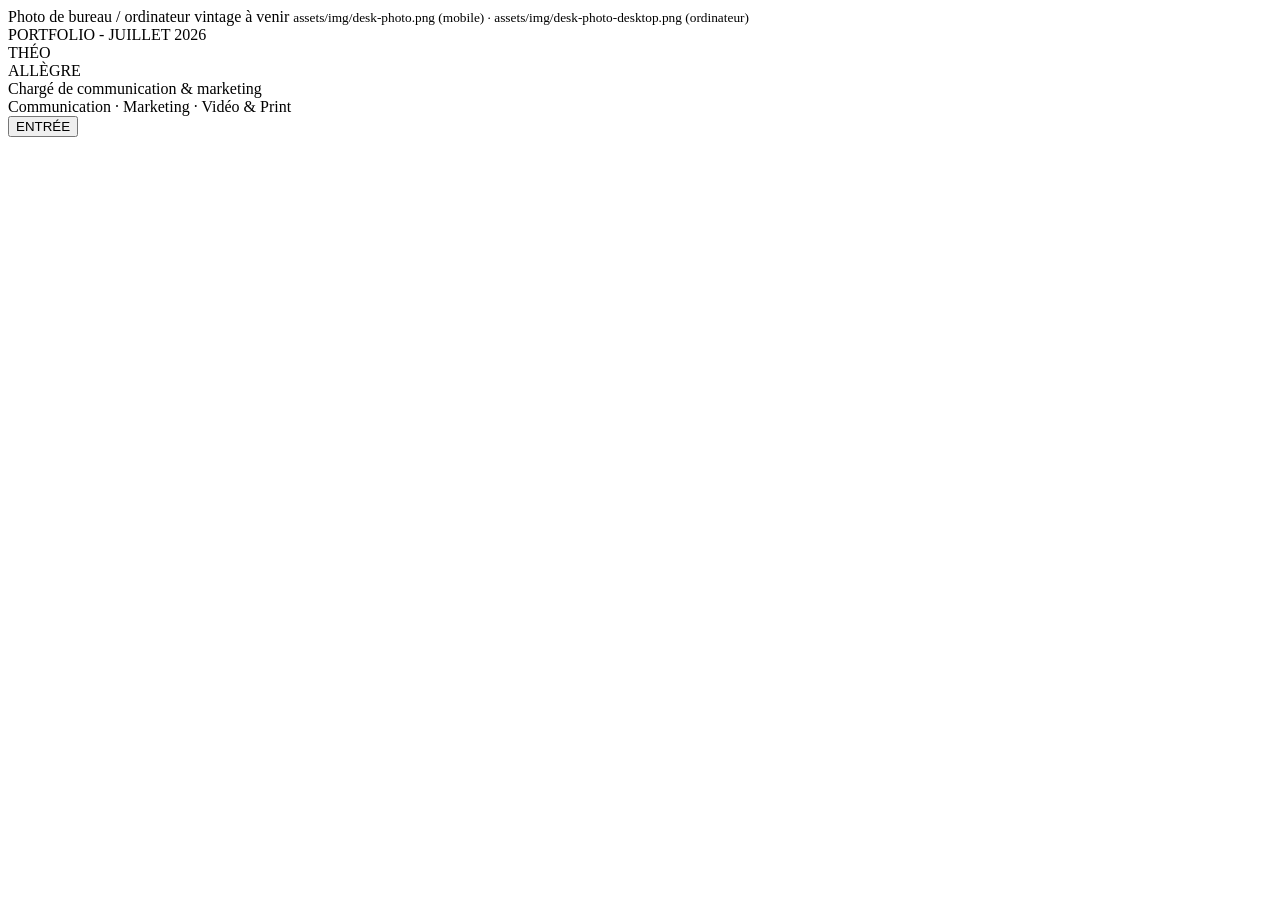
==== index.html @ 4cedd7d2 "Add files via upload" ====
<!DOCTYPE html>
<html lang="fr">
<head>
<meta charset="UTF-8">
<meta name="viewport" content="width=device-width, initial-scale=1">
<title>Théo Allègre — Portfolio</title>
<meta name="description" content="Portfolio de Théo Allègre, chargé de communication & marketing — réseaux sociaux, vidéo, print.">
<link rel="preconnect" href="https://fonts.googleapis.com">
<link rel="preconnect" href="https://fonts.gstatic.com" crossorigin>
<link href="https://fonts.googleapis.com/css2?family=VT323&family=Space+Mono:wght@400;700&family=Playfair+Display:ital,wght@1,700;1,800&family=Archivo:wght@700;800&display=swap" rel="stylesheet">
<link rel="stylesheet" href="css/style.css">
</head>
<body>

<div class="stage-wrapper">
  <div class="device-stage" id="deviceStage">

    <!-- Photo de bureau / ordinateur vintage en arrière-plan -->
    <div class="desk-photo" id="deskPhoto">
      <img alt="" id="deskPhotoImg" hidden>
      <div class="desk-photo__placeholder" id="deskPhotoPlaceholder">
        <span>Photo de bureau / ordinateur vintage à venir</span>
        <small>assets/img/desk-photo.png (mobile) · assets/img/desk-photo-desktop.png (ordinateur)</small>
      </div>
    </div>

    <!-- Écran CRT : Accueil / Boot / Menu -->
    <div class="crt-screen" id="crtScreen">
      <div class="crt-scanlines"></div>
      <div class="crt-reflection"></div>
      <div class="crt-vignette"></div>

      <div class="screen-panel" id="screenHome">
        <div class="home-content">
          <div class="sys-label">PORTFOLIO - JUILLET 2026</div>
          <div class="home-name" id="homeName">THÉO<br>ALLÈGRE</div>
          <div class="home-tagline" id="homeTagline">Chargé de communication &amp; marketing</div>
          <div class="home-sub">Communication · Marketing · Vidéo &amp; Print</div>
          <button class="entree-btn" id="btnEntree" type="button">
            ENTRÉE <span class="entree-btn__arrow"></span>
          </button>
        </div>
      </div>

      <div class="screen-panel" id="screenBoot" hidden>
        <div class="boot-content" id="bootLines"></div>
      </div>

      <div class="screen-panel" id="screenMenu" hidden>
        <div class="menu-content">
          <div class="menu-title">MENU PRINCIPAL</div>
          <div class="menu-divider"></div>
          <nav class="menu-list" id="menuList"></nav>
          <div class="menu-back" id="btnBackHome">‹ Retour à l'accueil</div>
        </div>
      </div>
    </div>

    <!-- Fenêtre : À propos -->
    <div class="popup-window" id="windowApropos" data-window="apropos" hidden>
      <div class="popup-scanlines"></div>
      <div class="popup-vignette"></div>
      <div class="hud-corner hud-corner--tl"></div>
      <div class="hud-corner hud-corner--br"></div>
      <header class="popup-header">
        <div class="popup-header__title">
          <span class="status-dot"></span>
          <span>À PROPOS</span>
        </div>
        <button class="popup-close" data-close="apropos" type="button" aria-label="Fermer">✕</button>
      </header>
      <div class="popup-body" id="aboutScroll">
        <div class="quote">« Créer des contenus qui touchent ma cible. »</div>
        <div class="divider"></div>
        <div class="bullet-list" id="aboutParagraphs"></div>
      </div>
      <footer class="popup-footer" data-close="apropos">‹ Retour au menu</footer>
    </div>

    <!-- Fenêtre : Expériences -->
    <div class="popup-window" id="windowParcours" data-window="parcours" hidden>
      <div class="popup-scanlines"></div>
      <div class="popup-vignette"></div>
      <div class="hud-corner hud-corner--tl"></div>
      <div class="hud-corner hud-corner--br"></div>
      <header class="popup-header">
        <div class="popup-header__title">
          <span class="status-dot"></span>
          <span>EXPÉRIENCES</span>
        </div>
        <button class="popup-close" data-close="parcours" type="button" aria-label="Fermer">✕</button>
      </header>
      <div class="popup-body popup-body--timeline" id="parcoursScroll"></div>
      <footer class="popup-footer" data-close="parcours">‹ Retour au menu</footer>
    </div>

    <!-- Fenêtre : Formation -->
    <div class="popup-window" id="windowFormation" data-window="formation" hidden>
      <div class="popup-scanlines"></div>
      <div class="popup-vignette"></div>
      <div class="hud-corner hud-corner--tl"></div>
      <div class="hud-corner hud-corner--br"></div>
      <header class="popup-header">
        <div class="popup-header__title">
          <span class="status-dot"></span>
          <span>FORMATION</span>
        </div>
        <button class="popup-close" data-close="formation" type="button" aria-label="Fermer">✕</button>
      </header>
      <div class="popup-body popup-body--timeline" id="formationScroll"></div>
      <footer class="popup-footer" data-close="formation">‹ Retour au menu</footer>
    </div>

    <!-- Fenêtre : Mes projets -->
    <div class="popup-window" id="windowProjets" data-window="projets" hidden>
      <div class="popup-scanlines"></div>
      <div class="popup-vignette"></div>
      <div class="hud-corner hud-corner--tl"></div>
      <div class="hud-corner hud-corner--br"></div>
      <header class="popup-header">
        <div class="popup-header__title">
          <span class="status-dot"></span>
          <span>MES PROJETS</span>
        </div>
        <button class="popup-close" data-close="projets" type="button" aria-label="Fermer">✕</button>
      </header>
      <div class="popup-body" id="projetsScroll"></div>
      <div class="popup-body" id="projetDetailScroll" hidden></div>
      <footer class="popup-footer" data-close="projets">‹ Retour au menu</footer>
    </div>

    <!-- Fenêtre : Logiciels et Contact -->
    <div class="popup-window popup-window--contact" id="windowContact" data-window="contact" hidden>
      <div class="popup-scanlines"></div>
      <div class="popup-vignette"></div>
      <div class="hud-corner hud-corner--tl"></div>
      <div class="hud-corner hud-corner--br"></div>
      <header class="popup-header">
        <div class="popup-header__title">
          <span class="status-dot"></span>
          <span>LOGICIELS ET CONTACT</span>
        </div>
        <button class="popup-close" data-close="contact" type="button" aria-label="Fermer">✕</button>
      </header>
      <div class="popup-body popup-body--contact">
        <div>
          <div class="section-subtitle">Logiciels &amp; Outils</div>
          <div class="software-grid" id="softwareGrid"></div>
        </div>
        <div class="divider"></div>
        <div>
          <div class="section-subtitle">Contact</div>
          <div class="contact-list" id="contactList"></div>
        </div>
      </div>
      <footer class="popup-footer" data-close="contact">‹ Retour au menu</footer>
    </div>

  </div>
</div>

<!-- Visionneuse vidéo en grand plan, avec le son -->
<div class="video-lightbox" id="videoLightbox" hidden>
  <div class="video-lightbox__backdrop" id="videoLightboxBackdrop"></div>
  <div class="video-lightbox__content">
    <button class="video-lightbox__close" id="videoLightboxClose" type="button" aria-label="Fermer la vidéo">✕</button>
    <video id="videoLightboxPlayer" controls playsinline></video>
  </div>
</div>

<!-- Visionneuse document (PDF) en grand plan — voir la pièce en entier -->
<div class="doc-lightbox" id="docLightbox" hidden>
  <div class="doc-lightbox__backdrop" id="docLightboxBackdrop"></div>
  <div class="doc-lightbox__content">
    <div class="doc-lightbox__bar">
      <span class="doc-lightbox__title" id="docLightboxTitle"></span>
      <a class="doc-lightbox__open" id="docLightboxOpen" target="_blank" rel="noopener">Ouvrir le PDF ↗</a>
      <button class="doc-lightbox__close" id="docLightboxClose" type="button" aria-label="Fermer le document">✕</button>
    </div>
    <div class="doc-lightbox__pages" id="docLightboxPages"></div>
  </div>
</div>

<script src="js/main.js"></script>
</body>
</html>
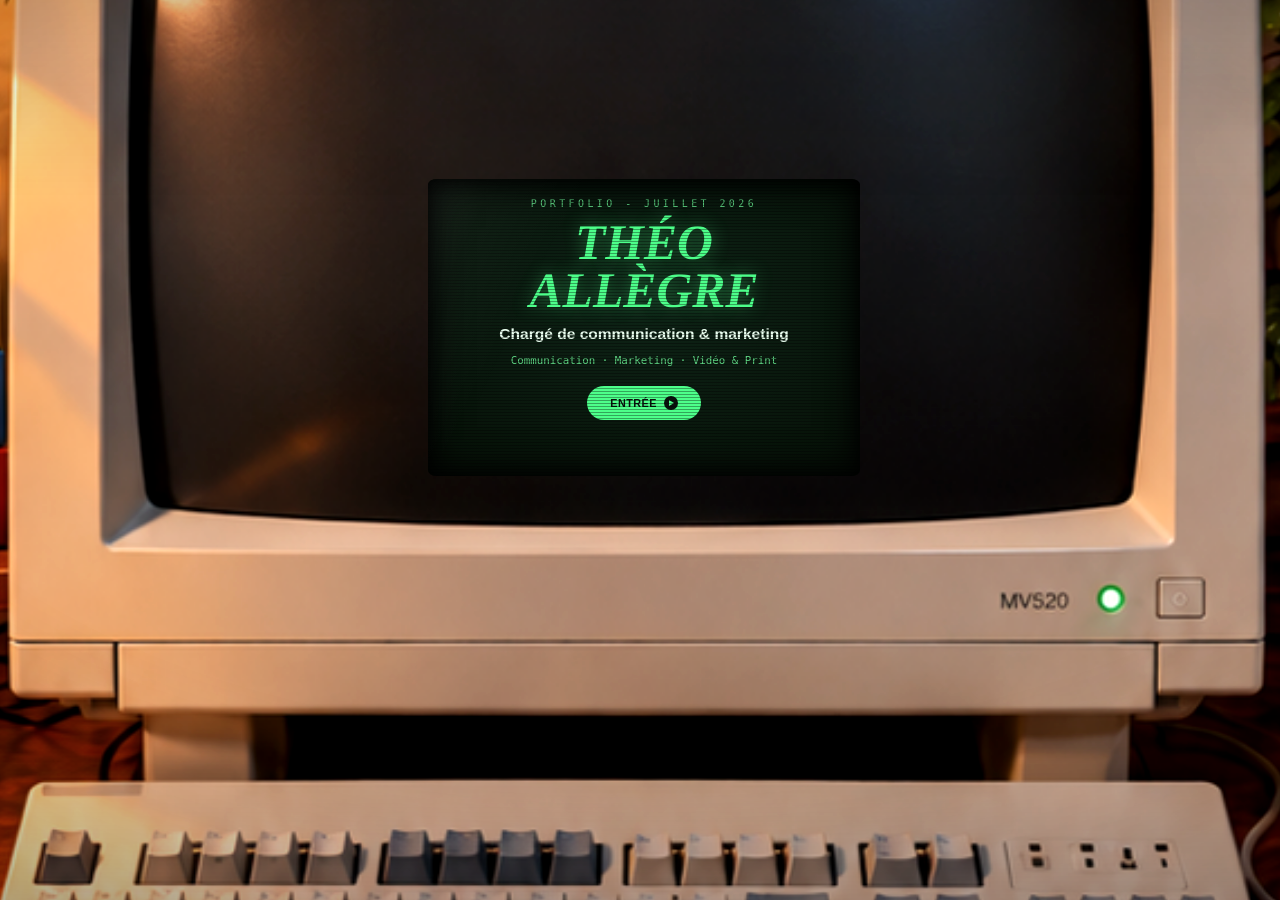
==== commit c541c648: "Add files via upload" ====
--- a/index.html
+++ b/index.html
@@ -20,40 +20,46 @@
       <img alt="" id="deskPhotoImg" hidden>
       <div class="desk-photo__placeholder" id="deskPhotoPlaceholder">
         <span>Photo de bureau / ordinateur vintage à venir</span>
-        <small>assets/img/desk-photo.png (mobile) · assets/img/desk-photo-desktop.png (ordinateur)</small>
+        <small>assets/img/desk-photo.png (mobile) · assets/img/desk-photo-desktop.jpg (ordinateur)</small>
       </div>
     </div>
 
     <!-- Écran CRT : Accueil / Boot / Menu -->
     <div class="crt-screen" id="crtScreen">
-      <div class="crt-scanlines"></div>
-      <div class="crt-reflection"></div>
-      <div class="crt-vignette"></div>
+      <!-- .crt-tube : contenu de l'écran, animé en balayage à l'allumage
+           (voir js/main.js et .is-turning-on dans css/style.css). -->
+      <div class="crt-tube" id="crtTube">
+        <div class="crt-scanlines"></div>
+        <div class="crt-reflection"></div>
+        <div class="crt-vignette"></div>
 
-      <div class="screen-panel" id="screenHome">
-        <div class="home-content">
-          <div class="sys-label">PORTFOLIO - JUILLET 2026</div>
-          <div class="home-name" id="homeName">THÉO<br>ALLÈGRE</div>
-          <div class="home-tagline" id="homeTagline">Chargé de communication &amp; marketing</div>
-          <div class="home-sub">Communication · Marketing · Vidéo &amp; Print</div>
-          <button class="entree-btn" id="btnEntree" type="button">
-            ENTRÉE <span class="entree-btn__arrow"></span>
-          </button>
+        <div class="screen-panel" id="screenHome">
+          <div class="home-content">
+            <div class="sys-label" id="sysLabel">PORTFOLIO - JUILLET 2026</div>
+            <div class="home-name" id="homeName">THÉO<br>ALLÈGRE</div>
+            <div class="home-tagline" id="homeTagline">Chargé de communication &amp; marketing</div>
+            <div class="home-sub">Communication · Marketing · Vidéo &amp; Print</div>
+            <button class="entree-btn" id="btnEntree" type="button">
+              ENTRÉE <span class="entree-btn__arrow"></span>
+            </button>
+          </div>
+        </div>
+
+        <div class="screen-panel" id="screenBoot" hidden>
+          <div class="boot-content" id="bootLines"></div>
+        </div>
+
+        <div class="screen-panel" id="screenMenu" hidden>
+          <div class="menu-content">
+            <div class="menu-title">MENU PRINCIPAL</div>
+            <div class="menu-divider"></div>
+            <nav class="menu-list" id="menuList"></nav>
+            <div class="menu-back" id="btnBackHome">‹ Retour à l'accueil</div>
+          </div>
         </div>
       </div>
-
-      <div class="screen-panel" id="screenBoot" hidden>
-        <div class="boot-content" id="bootLines"></div>
-      </div>
-
-      <div class="screen-panel" id="screenMenu" hidden>
-        <div class="menu-content">
-          <div class="menu-title">MENU PRINCIPAL</div>
-          <div class="menu-divider"></div>
-          <nav class="menu-list" id="menuList"></nav>
-          <div class="menu-back" id="btnBackHome">‹ Retour à l'accueil</div>
-        </div>
-      </div>
+      <div class="crt-scanbar"></div>
+      <div class="crt-glow"></div>
     </div>
 
     <!-- Fenêtre : À propos -->
@@ -70,7 +76,7 @@
         <button class="popup-close" data-close="apropos" type="button" aria-label="Fermer">✕</button>
       </header>
       <div class="popup-body" id="aboutScroll">
-        <div class="quote">« Créer des contenus qui touchent ma cible. »</div>
+        <div class="quote">Curieux, créatif, autodidacte</div>
         <div class="divider"></div>
         <div class="bullet-list" id="aboutParagraphs"></div>
       </div>
--- a/css/style.css
+++ b/css/style.css
@@ -0,0 +1,935 @@
+/* =========================================================
+   DESIGN TOKENS
+   ========================================================= */
+:root {
+  --bg-page: #1a1712;
+  --screen-gradient: radial-gradient(120% 130% at 50% 40%, #0e2417 0%, #071208 55%, #030704 100%);
+  --window-bg: #0a1610;
+  --window-bg-alt: rgba(3, 7, 4, 0.55);
+
+  --green-bright: #4dff8a;
+  --green-bright2: #7fffa0;
+  --green-muted: #4fbf72;
+  --green-muted2: #5fd684;
+  --green-dim: #3f8f5c;
+  --green-soft: #8fdca6;
+
+  --text-body: #c8ffd8;
+  --text-heading: #a8ffc0;
+  --text-on-green: #08120c;
+
+  --font-mono: 'Space Mono', monospace;
+  --font-display: 'Playfair Display', serif;
+  --font-sans: 'Archivo', sans-serif;
+}
+
+/* =========================================================
+   RESET / BASE
+   ========================================================= */
+* { box-sizing: border-box; }
+[hidden] { display: none !important; }
+html, body {
+  margin: 0;
+  padding: 0;
+  background: var(--bg-page);
+}
+body {
+  font-family: var(--font-mono);
+  -webkit-font-smoothing: antialiased;
+}
+button { font: inherit; }
+
+::-webkit-scrollbar { width: 4px; }
+::-webkit-scrollbar-thumb { background: rgba(127, 255, 160, 0.35); border-radius: 2px; }
+* { scrollbar-width: thin; scrollbar-color: rgba(127, 255, 160, 0.35) transparent; }
+
+/* =========================================================
+   KEYFRAMES
+   ========================================================= */
+@keyframes blink { 0%, 49% { opacity: 1; } 50%, 100% { opacity: 0; } }
+@keyframes flicker { 0% { opacity: 0.97; } 50% { opacity: 1; } 100% { opacity: 0.98; } }
+@keyframes pulseGlow {
+  0%, 100% { box-shadow: 0 4px 14px rgba(77, 255, 138, 0.35), 0 0 0 0 rgba(77, 255, 138, 0.45); }
+  50% { box-shadow: 0 4px 18px rgba(77, 255, 138, 0.5), 0 0 0 6px rgba(77, 255, 138, 0); }
+}
+@keyframes popIn {
+  0% { opacity: 0; transform: scale(0.88) translateY(10px); }
+  100% { opacity: 1; transform: scale(1) translateY(0); }
+}
+
+@media (prefers-reduced-motion: reduce) {
+  * { animation-duration: 0.001ms !important; animation-iteration-count: 1 !important; transition-duration: 0.001ms !important; }
+}
+
+/* =========================================================
+   STAGE / COMPOSITION
+   ========================================================= */
+.stage-wrapper {
+  width: 100%;
+  min-height: 100vh;
+  min-height: 100dvh;
+  background: var(--bg-page);
+  display: flex;
+  align-items: center;
+  justify-content: center;
+  padding: 32px 16px;
+}
+
+.device-stage {
+  position: relative;
+  width: 100%;
+  max-width: 620px;
+  /* Ratio de assets/img/desk-photo.png (941x1672, ~9:16) — cadrage portrait mobile. */
+  aspect-ratio: 941 / 1672;
+}
+
+/* Photo de bureau vintage (arrière-plan) */
+.desk-photo {
+  position: absolute;
+  inset: 0;
+  background: #e8e3d6;
+  border-radius: 8px;
+  overflow: hidden;
+}
+.desk-photo img {
+  width: 100%; height: 100%; object-fit: cover; display: block;
+  /* Étalonnage : chaleur + contraste/saturation légers pour une ambiance plus cinématique */
+  filter: contrast(1.06) saturate(1.1) brightness(1.02) sepia(0.06);
+}
+/* Vignettage ambiant : assombrit doucement les bords pour recentrer sur l'écran */
+.desk-photo::after {
+  content: ""; position: absolute; inset: 0; pointer-events: none; z-index: 1;
+  background:
+    radial-gradient(135% 100% at 50% 40%, transparent 42%, rgba(0, 0, 0, 0.32) 100%),
+    linear-gradient(180deg, rgba(0, 0, 0, 0.12) 0%, transparent 22%, transparent 78%, rgba(0, 0, 0, 0.18) 100%);
+}
+.desk-photo__placeholder {
+  position: absolute;
+  inset: 0;
+  display: flex;
+  flex-direction: column;
+  align-items: center;
+  justify-content: flex-end;
+  gap: 6px;
+  text-align: center;
+  padding: 6% 10% 8%;
+  background:
+    repeating-linear-gradient(45deg, rgba(0,0,0,0.04) 0 10px, transparent 10px 20px),
+    linear-gradient(160deg, #cdb896, #a98f68);
+  color: #4a3c25;
+  font-family: var(--font-mono);
+}
+.desk-photo__placeholder span { font-size: clamp(11px, 2.2vw, 14px); font-weight: 700; max-width: 80%; }
+.desk-photo__placeholder small { font-size: clamp(8px, 1.6vw, 10px); opacity: 0.75; }
+
+/* =========================================================
+   CRT SCREEN
+   ========================================================= */
+.crt-screen {
+  position: absolute;
+  /* Calé sur le repère magenta de assets/calibration/calib-mobile.png,
+     posé sur le verre noir du tube de assets/img/desk-photo.png (941x1672, 9:16).
+     Repère mesuré : L 18.9% / T 28.9% / R 82.7% / B 54.6%.
+     La variante desktop est recalée dans le @media (min-width: 1024px) plus bas. */
+  left: 18.9%;
+  top: 28.9%;
+  width: 63.6%;
+  height: 25.5%;
+  background: var(--screen-gradient);
+  /* Le verre du tube a des coins très légèrement arrondis : un petit rayon
+     permet à la dalle verte de s'incruster dans le noir sans déborder sur
+     le cadre beige. */
+  border-radius: 2%;
+  overflow: hidden;
+  box-shadow: inset 0 0 30px rgba(0, 0, 0, 0.85);
+  animation: flicker 6s infinite;
+  /* Toute la typo interne est dimensionnée en cqi (1cqi = 1% de la largeur
+     de la dalle) : le contenu suit exactement la taille de l'écran, quel
+     que soit le viewport — plus de bande vide à droite. */
+  container-type: inline-size;
+  container-name: crt;
+}
+.crt-scanlines {
+  position: absolute; inset: 0;
+  background: repeating-linear-gradient(0deg, rgba(0,0,0,0.35) 0px, rgba(0,0,0,0.35) 1px, transparent 1px, transparent 3px);
+  pointer-events: none; z-index: 3; mix-blend-mode: multiply;
+}
+.crt-reflection {
+  position: absolute; inset: 0;
+  background: linear-gradient(115deg, rgba(255,255,255,0.09) 0%, rgba(255,255,255,0.03) 12%, transparent 28%, transparent 100%);
+  pointer-events: none; z-index: 4;
+}
+.crt-vignette {
+  position: absolute; inset: 0;
+  box-shadow: inset 0 0 40px rgba(0,0,0,0.85), inset 0 0 12px rgba(0,0,0,0.6);
+  pointer-events: none; z-index: 5;
+}
+
+.screen-panel {
+  position: relative; z-index: 1; height: 100%; box-sizing: border-box; color: var(--green-bright2);
+  overflow-y: auto; -webkit-overflow-scrolling: touch;
+  display: flex; flex-direction: column; justify-content: center;
+  /* Pas de barre de défilement visible dans le tube : elle réservait une
+     gouttière à droite (bande verte plus sombre) et décalait le contenu.
+     Le défilement reste possible (contenu long sur petit écran). */
+  scrollbar-width: none;
+}
+.screen-panel::-webkit-scrollbar { display: none; }
+
+/* --- Home --- */
+.home-content {
+  display: flex; flex-direction: column; align-items: center;
+  gap: clamp(3px, 2.3cqi, 14px); padding: 4.5% 8%; text-align: center; box-sizing: border-box;
+}
+.sys-label { font-family: var(--font-mono); font-size: clamp(7px, 2.7cqi, 12px); letter-spacing: 0.8cqi; color: var(--green-muted2); }
+.home-name {
+  font-family: var(--font-display); font-style: italic; font-weight: 800;
+  font-size: clamp(28px, 14cqi, 62px); line-height: 0.95; color: var(--green-bright);
+  text-shadow: 0 0 18px rgba(77,255,138,0.45);
+  /* Le nom est écrit "THÉO\nALLÈGRE" (voir main.js) : pre-line respecte
+     le retour à la ligne, une seule ligne par mot. */
+  white-space: pre-line;
+}
+.home-tagline {
+  font-family: var(--font-sans); font-weight: 800; font-size: clamp(11px, 4.2cqi, 19px); line-height: 1.3; color: #eafff0;
+  white-space: nowrap; max-width: 100%; overflow: hidden; text-overflow: ellipsis;
+}
+.home-sub {
+  font-size: clamp(7px, 3cqi, 13px); color: var(--green-muted2);
+  white-space: nowrap; max-width: 100%; overflow: hidden; text-overflow: ellipsis;
+}
+
+.entree-btn {
+  font-family: var(--font-sans); font-weight: 800; font-size: clamp(8px, 3cqi, 13px); letter-spacing: 0.5px;
+  background: var(--green-bright); border: none; color: var(--text-on-green);
+  padding: 2.8% 6.5%; border-radius: 999px; cursor: pointer;
+  margin-top: clamp(4px, 2.2cqi, 14px);
+  display: flex; align-items: center; gap: 7px;
+  animation: pulseGlow 2.2s ease-in-out infinite;
+  transition: transform 0.15s, background 0.15s;
+}
+.entree-btn:hover { background: var(--green-bright2); transform: scale(1.06); }
+.entree-btn:active { transform: scale(0.96); }
+.entree-btn__arrow {
+  display: inline-flex; align-items: center; justify-content: center;
+  width: 1.6em; height: 1.6em; border-radius: 50%;
+  background: var(--text-on-green); font-size: 0.8em;
+  transition: transform 0.2s;
+}
+/* Triangle dessiné en CSS plutôt que le glyphe "▶" : ce dernier n'est pas
+   centré dans sa propre boîte de caractère (ça varie selon la police), ce
+   qui le décalait visiblement dans le rond malgré un centrage flex correct. */
+.entree-btn__arrow::before {
+  content: ''; width: 0; height: 0;
+  border-style: solid; border-width: 0.44em 0 0.44em 0.68em;
+  border-color: transparent transparent transparent var(--green-bright);
+  margin-left: 0.1em;
+}
+.entree-btn:hover .entree-btn__arrow { transform: translateX(3px); }
+
+/* --- Boot --- */
+.boot-content {
+  display: flex; flex-direction: column;
+  padding: 7% 8%; font-family: var(--font-mono); font-weight: 500;
+  font-size: clamp(9px, 4cqi, 17px); line-height: 2; box-sizing: border-box;
+}
+.boot-line { min-height: 1.4em; }
+.boot-line--highlight { color: var(--green-bright2); font-weight: 800; letter-spacing: 0.5px; text-shadow: 0 0 10px rgba(127,255,160,0.6); }
+.boot-cursor {
+  display: inline-block; width: 7px; height: 0.9em; background: var(--green-bright2);
+  margin-left: 2px; vertical-align: middle; animation: blink 1s step-end infinite;
+}
+.boot-progress { margin-top: 14px; display: flex; align-items: center; gap: 10px; }
+.boot-progress__track { flex: 1; height: 6px; background: rgba(127,255,160,0.15); border-radius: 3px; overflow: hidden; }
+.boot-progress__fill { height: 100%; width: 0%; background: var(--green-bright2); box-shadow: 0 0 8px rgba(127,255,160,0.7); transition: width 0.04s linear; }
+.boot-progress__pct { font-size: 0.85em; color: var(--green-muted2); min-width: 2.6em; text-align: right; }
+
+/* --- Menu --- */
+.menu-content {
+  /* Calqué sur la maquette de référence : dalle pleine hauteur, groupe
+     titre + liste + retour centré verticalement, calé à gauche avec un
+     retrait de 8 %. Le rythme vertical vient du padding des items, pas
+     d'un gap ni d'un étirement. */
+  align-self: stretch; max-width: 100%; height: 100%;
+  padding: 6% 8%; box-sizing: border-box;
+  display: flex; flex-direction: column; justify-content: center;
+  align-items: flex-start; text-align: left;
+}
+.menu-title {
+  /* Réf. maquette : Playfair italic 800, ~17–22px, interlettrage 2px. */
+  font-size: clamp(15px, 5cqi, 22px); letter-spacing: 2px; color: var(--green-muted);
+  font-family: var(--font-display); font-weight: 800; font-style: italic;
+}
+.menu-divider { width: 100%; height: 1px; background: linear-gradient(90deg, rgba(127,255,160,0.5), transparent); margin: 1.5cqi 0; }
+.menu-list { align-self: stretch; display: flex; flex-direction: column; align-items: flex-start; }
+.menu-item {
+  display: flex; align-items: baseline; gap: 2cqi; padding: 2.5% 4px; cursor: pointer;
+  border-left: 2px solid transparent; transition: transform 0.12s, background 0.12s, border-color 0.12s;
+}
+.menu-item:hover, .menu-item:focus-visible { background: rgba(127,255,160,0.08); border-left-color: var(--green-bright2); transform: translateX(4px); }
+.menu-item__num { font-family: var(--font-mono); font-size: clamp(8px, 2.4cqi, 10px); color: var(--green-muted); }
+.menu-item__label { font-family: var(--font-sans); font-weight: 800; font-size: clamp(12px, 3.8cqi, 15px); color: var(--text-heading); }
+.menu-back { align-self: flex-start; font-size: clamp(7px, 2.2cqi, 10px); color: var(--green-dim); cursor: pointer; margin-top: 2cqi; transition: color 0.15s; }
+.menu-back:hover { color: var(--green-bright2); }
+
+/* =========================================================
+   POP-UP WINDOWS
+   ========================================================= */
+.popup-window {
+  container-type: inline-size; container-name: popup;
+  position: absolute;
+  left: 6%; top: 9%; width: 88%;
+  max-height: 66%; min-height: 30%;
+  background: var(--screen-gradient);
+  border-radius: 6px;
+  box-shadow:
+    0 30px 60px rgba(0,0,0,0.65),
+    0 10px 20px rgba(0,0,0,0.45),
+    0 0 0 1px rgba(127,255,160,0.35),
+    inset 0 1px 0 rgba(127,255,160,0.15),
+    0 0 50px rgba(77,255,138,0.18);
+  z-index: 10;
+  display: flex;
+  flex-direction: column;
+  overflow: hidden;
+  transform-origin: center center;
+  animation: popIn 0.22s ease forwards;
+}
+.popup-window--contact { top: 11.5%; max-height: 61%; }
+
+.popup-window.is-closing {
+  animation: none;
+  opacity: 0;
+  transform: scale(0.82) translateY(24px);
+  /* ease-out (pas ease-in) : le fondu doit démarrer tout de suite et
+     ralentir en fin de course, sinon la fenêtre reste quasi intacte puis
+     disparaît d'un coup à la toute fin — perçu comme un bug/un flash. */
+  transition: opacity 0.28s ease-out, transform 0.28s ease-out;
+}
+
+.popup-scanlines {
+  position: absolute; inset: 0;
+  background: repeating-linear-gradient(0deg, rgba(0,0,0,0.3) 0px, rgba(0,0,0,0.3) 1px, transparent 1px, transparent 3px);
+  pointer-events: none; z-index: 2; mix-blend-mode: multiply;
+}
+.popup-vignette { position: absolute; inset: 0; box-shadow: inset 0 0 60px rgba(0,0,0,0.85); pointer-events: none; z-index: 3; }
+.hud-corner { position: absolute; width: 16px; height: 16px; z-index: 3; }
+.hud-corner--tl { left: 10px; top: 10px; border-left: 1px solid rgba(127,255,160,0.4); border-top: 1px solid rgba(127,255,160,0.4); }
+.hud-corner--br { right: 10px; bottom: 10px; border-right: 1px solid rgba(127,255,160,0.4); border-bottom: 1px solid rgba(127,255,160,0.4); }
+
+.popup-header {
+  flex-shrink: 0; position: relative; z-index: 1;
+  display: flex; align-items: center; justify-content: space-between;
+  padding: 2.5% 4%;
+  border-bottom: 1px solid rgba(127,255,160,0.25);
+}
+.popup-header__title { display: flex; align-items: center; gap: 8px; font-size: max(12px, 1.91cqi); letter-spacing: 2px; color: var(--green-muted); font-family: var(--font-display); font-weight: 800; font-style: italic; }
+.status-dot {
+  width: 7px; height: 7px; border-radius: 50%; background: var(--green-bright2);
+  box-shadow: 0 0 8px rgba(127,255,160,0.8); animation: blink 1.6s ease-in-out infinite; flex-shrink: 0;
+}
+.popup-close {
+  width: 1.6em; height: 1.6em; min-width: 28px; min-height: 28px;
+  border-radius: 50%; border: 1px solid rgba(127,255,160,0.4); background: transparent;
+  color: var(--green-bright2); display: flex; align-items: center; justify-content: center;
+  font-size: max(9px, 1.53cqi); cursor: pointer; transition: background 0.15s;
+}
+.popup-close:hover { background: rgba(127,255,160,0.12); }
+
+.popup-body {
+  position: relative; z-index: 5; background: var(--window-bg-alt);
+  flex: 1; min-height: 0; overflow-y: auto;
+  padding: 4% 6%;
+  display: flex; flex-direction: column; gap: 16px;
+  color: var(--text-body);
+}
+#aboutScroll { background: var(--window-bg); gap: 16px; }
+.popup-body--contact { background: var(--window-bg); justify-content: center; gap: 1.49cqi; padding: 3.5% 8%; }
+
+.popup-footer {
+  position: relative; z-index: 1; flex-shrink: 0;
+  padding: 2.5% 6%; font-size: max(9px, 1.4cqi); color: var(--green-muted2);
+  cursor: pointer; border-top: 1px solid rgba(127,255,160,0.15); transition: color 0.15s;
+}
+.popup-footer:hover { color: var(--green-bright2); }
+
+/* --- À propos --- */
+.quote {
+  font-family: var(--font-display); font-style: italic; font-weight: 800;
+  font-size: max(15px, 2.41cqi); color: var(--green-bright);
+  text-shadow: 0 0 10px rgba(77,255,138,0.4); line-height: 1.3;
+}
+.divider { height: 1px; background: linear-gradient(90deg, rgba(127,255,160,0.4), transparent); flex-shrink: 0; }
+.bullet-list { display: flex; flex-direction: column; gap: 1.49cqi; }
+.bullet-item { display: flex; gap: 10px; align-items: flex-start; }
+.bullet-item__dot { width: 5px; height: 5px; border-radius: 50%; background: var(--green-bright2); box-shadow: 0 0 6px rgba(127,255,160,0.7); flex-shrink: 0; margin-top: 7px; }
+.bullet-item__text { font-size: max(9.5px, 1.53cqi); line-height: 1.55; }
+
+/* --- Expériences / Formation (timeline) --- */
+.popup-body--timeline { gap: 2.81cqi; padding: 4% 6%; }
+.timeline-group__head { display: flex; align-items: center; gap: 8px; margin-bottom: 10px; }
+.timeline-group__dot { width: 8px; height: 8px; border-radius: 50%; background: var(--green-bright2); box-shadow: 0 0 8px rgba(127,255,160,0.7); flex-shrink: 0; }
+.timeline-group__title { font-family: var(--font-display); font-style: italic; font-weight: 800; font-size: max(15px, 2.41cqi); color: var(--green-bright); text-shadow: 0 0 10px rgba(77,255,138,0.4); }
+.timeline-entries { display: flex; flex-direction: column; gap: 1.49cqi; margin-left: 4px; padding-left: 14px; border-left: 1px solid rgba(127,255,160,0.3); }
+.timeline-entry__head { display: flex; align-items: center; flex-wrap: wrap; gap: 8px; }
+.timeline-entry__title { font-family: var(--font-sans); font-weight: 800; font-size: max(10.5px, 1.65cqi); color: var(--text-heading); }
+.timeline-entry__tag { font-family: var(--font-mono); font-size: max(7px, 1.08cqi); letter-spacing: 0.5px; color: var(--text-on-green); background: var(--green-bright2); padding: 2px 7px; border-radius: 999px; }
+.timeline-entry__period { font-size: max(8px, 1.2cqi); color: var(--green-muted2); font-style: italic; margin-top: 3px; }
+.timeline-entry__tasks { display: flex; flex-direction: column; gap: 3px; margin-top: 6px; }
+.timeline-entry__tasks div { font-size: max(9px, 1.33cqi); line-height: 1.4; }
+
+/* --- Mes projets --- */
+.projet-row {
+  display: flex; align-items: center; gap: 12px; padding: 3% 4px; cursor: pointer;
+  border-left: 2px solid transparent; transition: transform 0.12s, background 0.12s, border-color 0.12s;
+}
+.projet-row:hover, .projet-row:focus-visible { background: rgba(127,255,160,0.08); border-left-color: var(--green-bright2); transform: translateX(4px); }
+.projet-row__num { font-family: var(--font-mono); font-size: max(9px, 1.4cqi); color: var(--green-muted); flex-shrink: 0; }
+.projet-row__meta { display: flex; flex-direction: column; gap: 2px; }
+.projet-row__name { font-family: var(--font-sans); font-weight: 800; font-size: max(11px, 1.78cqi); color: var(--text-heading); }
+.projet-row__tags { font-size: max(7.5px, 1.14cqi); color: var(--green-muted2); font-style: italic; }
+
+.projet-back { align-self: flex-start; font-size: max(9px, 1.4cqi); color: var(--green-muted2); cursor: pointer; transition: color 0.15s; }
+.projet-back:hover { color: var(--green-bright2); }
+.projet-card {
+  position: relative; overflow: hidden; flex-shrink: 0;
+  display: flex; flex-direction: column; gap: 10px; border-radius: 8px; padding: 14px;
+  background: var(--screen-gradient);
+  box-shadow: 0 0 0 1px rgba(127,255,160,0.35), inset 0 0 40px rgba(0,0,0,0.85);
+}
+.projet-card__scanlines {
+  position: absolute; inset: 0; pointer-events: none; mix-blend-mode: multiply;
+  background: repeating-linear-gradient(0deg, rgba(0,0,0,0.3) 0px, rgba(0,0,0,0.3) 1px, transparent 1px, transparent 3px);
+}
+.projet-card__head { position: relative; display: flex; align-items: center; gap: 8px; }
+.projet-card__title { font-family: var(--font-display); font-style: italic; font-weight: 800; font-size: max(15px, 2.41cqi); color: var(--green-bright); text-shadow: 0 0 10px rgba(77,255,138,0.4); }
+.projet-card__desc { position: relative; font-size: max(8.5px, 1.27cqi); line-height: 1.55; white-space: pre-line; opacity: 0.55; }
+
+/* Carte de statut (compte/organisme) : header label + badge, ligne
+   avatar/logo + infos, stats optionnelles, lien optionnel. */
+.projet-status {
+  position: relative; overflow: hidden; flex-shrink: 0;
+  display: flex; flex-direction: column;
+  border: 1px solid rgba(127,255,160,0.28); border-radius: 6px;
+  background: rgba(127,255,160,0.05);
+}
+.projet-status__header {
+  display: flex; align-items: center; justify-content: space-between;
+  padding: 6px 13px; border-bottom: 1px solid rgba(127,255,160,0.2); background: rgba(127,255,160,0.07);
+}
+.projet-status__label { font-size: max(6.5px, 1.02cqi); letter-spacing: 1.5px; color: var(--green-muted2); text-transform: uppercase; }
+.projet-status__pill { display: flex; align-items: center; gap: 5px; font-size: max(6.5px, 1.02cqi); letter-spacing: 0.5px; color: var(--green-muted); text-transform: uppercase; }
+.projet-status__dot { width: 5px; height: 5px; border-radius: 50%; background: rgba(127,255,160,0.4); }
+.projet-status__pill.is-active .projet-status__dot {
+  background: var(--green-bright2); box-shadow: 0 0 7px rgba(127,255,160,0.85);
+  animation: blink 1.6s ease-in-out infinite;
+}
+.projet-status__body {
+  display: flex; align-items: center; gap: 13px; padding: 13px 13px;
+}
+.projet-status__body--divider { border-bottom: 1px solid rgba(127,255,160,0.18); }
+.projet-status__avatar { flex-shrink: 0; overflow: hidden; display: flex; align-items: center; justify-content: center; }
+.projet-status__avatar--circle {
+  width: 58px; height: 58px; border-radius: 50%;
+  border: 1px solid rgba(127,255,160,0.5); box-shadow: 0 0 18px rgba(127,255,160,0.3);
+  background: rgba(127,255,160,0.06);
+}
+.projet-status__avatar--square {
+  width: 44px; height: 44px; border-radius: 4px; border: 1px solid rgba(127,255,160,0.45);
+  background: rgba(127,255,160,0.06);
+}
+.projet-status__avatar img { width: 100%; height: 100%; object-fit: cover; display: block; }
+.projet-status__avatar span { font-size: 7px; letter-spacing: 0.5px; color: var(--green-muted); text-transform: uppercase; }
+.projet-status__info { flex: 1; min-width: 0; display: flex; flex-direction: column; gap: 6px; }
+.projet-status__title { font-family: var(--font-sans); font-weight: 800; font-size: max(13px, 1.91cqi); line-height: 1; color: var(--text-heading); }
+.projet-status__lines { display: flex; flex-direction: column; gap: 3px; font-size: max(8px, 1.14cqi); line-height: 1.35; color: var(--green-soft); }
+.projet-status__stats { display: flex; align-items: stretch; }
+.projet-status__stat { flex: 1; padding: 11px 13px; display: flex; flex-direction: column; gap: 2px; border-left: 1px solid rgba(127,255,160,0.18); }
+.projet-status__stat:first-child { border-left: none; }
+.projet-status__stat-value { font-family: var(--font-sans); font-weight: 800; font-size: max(14px, 2.03cqi); line-height: 1; color: var(--green-bright); text-shadow: 0 0 8px rgba(77,255,138,0.4); }
+.projet-status__stat-label { font-size: max(6.5px, 0.96cqi); letter-spacing: 0.5px; color: var(--green-muted); text-transform: uppercase; }
+.projet-status__link {
+  display: flex; align-items: center; justify-content: center; gap: 8px; padding: 12px;
+  border-top: 1px solid rgba(127,255,160,0.28); background: rgba(127,255,160,0.1);
+  color: var(--text-body); text-decoration: none;
+  font-family: var(--font-sans); font-weight: 800; font-size: max(9px, 1.4cqi); letter-spacing: 0.5px;
+  transition: background 0.2s ease, color 0.2s ease, box-shadow 0.2s ease;
+}
+.projet-status__link:hover, .projet-status__link:focus-visible {
+  background: var(--green-bright2); color: var(--text-on-green);
+  box-shadow: inset 0 0 30px rgba(255,255,255,0.25);
+}
+.projet-stats { display: grid; grid-template-columns: repeat(3, 1fr); gap: 8px; margin-top: 4px; }
+.stat-card {
+  display: flex; flex-direction: column; align-items: center; justify-content: center; gap: 4px;
+  text-align: center; padding: 10px 6px; border-radius: 6px;
+  border: 1px solid rgba(127,255,160,0.25); background: rgba(127,255,160,0.04);
+  transition: transform 0.22s ease, box-shadow 0.22s ease, border-color 0.22s ease, background 0.22s ease;
+}
+.stat-card:hover, .stat-card:focus-visible {
+  transform: scale(1.08) translateY(-3px);
+  box-shadow: 0 0 18px rgba(127,255,160,0.5);
+  border-color: var(--green-bright2);
+  background: rgba(127,255,160,0.09);
+}
+.stat-card__value {
+  font-family: var(--font-sans); font-weight: 800; font-size: max(13px, 2.16cqi); color: var(--green-bright2);
+  text-shadow: 0 0 8px rgba(127,255,138,0.5); transition: text-shadow 0.22s ease, transform 0.22s ease;
+}
+.stat-card:hover .stat-card__value, .stat-card:focus-visible .stat-card__value {
+  text-shadow: 0 0 14px rgba(127,255,138,0.85);
+  transform: scale(1.05);
+}
+.stat-card__label { font-size: max(7px, 1.14cqi); color: var(--green-muted2); font-style: italic; }
+.projet-card__media { width: 100%; aspect-ratio: 1350/300; border-radius: 6px; overflow: hidden; border: 1px solid rgba(127,255,160,0.35); }
+
+/* Pill CTA vers un compte externe (ex: "Voir plus sur TikTok"), en
+   complément d'une sélection de médias déjà affichée. Même langage visuel
+   que .entree-btn (fond plein, pulse, chip flèche) pour avoir le poids
+   d'une vraie action plutôt qu'un lien discret. */
+.section-link-out {
+  align-self: flex-start; display: inline-flex; align-items: center; gap: 9px;
+  margin-top: 4px; padding: 8px 8px 8px 16px; border-radius: 999px;
+  background: var(--green-bright); color: var(--text-on-green); text-decoration: none;
+  font-family: var(--font-sans); font-weight: 800; font-size: max(9px, 1.4cqi); letter-spacing: 0.4px;
+  animation: pulseGlow 2.4s ease-in-out infinite;
+  transition: background 0.15s ease, transform 0.15s ease;
+}
+.section-link-out:hover, .section-link-out:focus-visible { background: var(--green-bright2); transform: scale(1.04); }
+.section-link-out:active { transform: scale(0.97); }
+.section-link-out__icon { width: 1.15em; height: 1.15em; flex-shrink: 0; }
+.section-link-out__arrow {
+  display: inline-flex; align-items: center; justify-content: center;
+  width: 1.6em; height: 1.6em; border-radius: 50%;
+  background: var(--text-on-green); color: var(--green-bright); font-size: 0.75em;
+  transition: transform 0.2s;
+}
+.section-link-out:hover .section-link-out__arrow { transform: translateX(3px); }
+
+/* Widget de stats interactif (SpotyVoyage) : bandeau cliquable + courbe. */
+.stats-widget {
+  position: relative; overflow: hidden; flex-shrink: 0; margin-top: 4px;
+  padding: clamp(10px, 2.4vw, 16px); border-radius: 6px;
+  background: var(--screen-gradient);
+  box-shadow: 0 0 0 1px rgba(127,255,160,0.35), inset 0 0 40px rgba(0,0,0,0.85);
+}
+.stats-widget__scanlines {
+  position: absolute; inset: 0; pointer-events: none;
+  background: repeating-linear-gradient(0deg, rgba(0,0,0,0.3) 0px, rgba(0,0,0,0.3) 1px, transparent 1px, transparent 3px);
+  mix-blend-mode: multiply;
+}
+.stats-widget__inner { position: relative; display: flex; flex-direction: column; gap: 12px; }
+.stats-widget__band {
+  display: flex; align-items: stretch; border: 1px solid rgba(127,255,160,0.28);
+  border-radius: 6px; overflow: hidden; background: rgba(127,255,160,0.04);
+}
+.stats-widget__band-item {
+  flex: 1; padding: 8px 6px; display: flex; flex-direction: column; gap: 3px;
+  border-left: 1px solid rgba(127,255,160,0.18); cursor: pointer;
+  transition: background 0.2s ease, box-shadow 0.2s ease;
+}
+.stats-widget__band-item:first-child { border-left: none; }
+.stats-widget__band-item.is-active { background: rgba(127,255,160,0.13); box-shadow: inset 0 -2px 0 var(--green-bright2); }
+.stats-widget__value {
+  font-family: var(--font-sans); font-weight: 800; font-size: max(13px, 2.16cqi);
+  line-height: 1; color: var(--green-bright); text-shadow: 0 0 8px rgba(127,255,138,0.5);
+}
+.stats-widget__label-row { display: flex; align-items: center; gap: 5px; }
+.stats-widget__label { font-size: max(6.5px, 0.96cqi); letter-spacing: 0.5px; text-transform: uppercase; color: var(--green-muted2); }
+.stats-widget__band-item.is-active .stats-widget__label { color: var(--text-body); }
+.stats-widget__dot { width: 4px; height: 4px; border-radius: 50%; background: rgba(127,255,160,0.22); }
+.stats-widget__band-item.is-active .stats-widget__dot { background: var(--green-bright2); box-shadow: 0 0 7px rgba(127,255,160,0.9); }
+.stats-widget__chart { display: flex; flex-direction: column; gap: 6px; }
+.stats-widget__head {
+  display: flex; align-items: baseline; justify-content: space-between;
+  font-size: max(7px, 1.02cqi); letter-spacing: 0.5px; color: var(--green-muted);
+}
+.stats-widget__readout.is-hover { color: var(--text-heading); }
+.stats-widget__plot { position: relative; }
+.stats-widget__svg { width: 100%; height: 104px; display: block; overflow: visible; }
+.stats-widget__grid-line { stroke: rgba(127,255,160,0.14); stroke-width: 0.6; stroke-dasharray: 3 4; }
+.stats-widget__line { fill: none; stroke: var(--green-bright2); stroke-width: 2; stroke-linecap: round; stroke-linejoin: round; filter: drop-shadow(0 0 6px rgba(127,255,160,0.75)); }
+.stats-widget__dot-point { fill: var(--window-bg); stroke: var(--green-bright2); stroke-width: 1.4; }
+.stats-widget__dot-point.is-active { fill: var(--green-bright2); }
+.stats-widget__axis-max { position: absolute; left: 0; top: -4px; font-size: max(6px, 0.89cqi); color: var(--green-muted); }
+.stats-widget__tip-line {
+  position: absolute; top: 0; bottom: 0; width: 1px; pointer-events: none;
+  background: linear-gradient(180deg, rgba(127,255,160,0.75), rgba(127,255,160,0.05));
+}
+.stats-widget__tooltip {
+  position: absolute; transform: translate(-50%, -100%); pointer-events: none;
+  display: flex; flex-direction: column; align-items: center; gap: 2px;
+  padding: 5px 8px; border: 1px solid rgba(127,255,160,0.5); border-radius: 4px;
+  background: rgba(6,16,9,0.94); box-shadow: 0 0 14px rgba(127,255,160,0.3);
+  white-space: nowrap; z-index: 8;
+}
+/* Sur les deux points d'extrémité, l'infobulle centrée déborderait du
+   widget (overflow:hidden) : on la cale contre le bord plutôt qu'au centre. */
+.stats-widget__tooltip.is-first { transform: translate(0, -100%); }
+.stats-widget__tooltip.is-last { transform: translate(-100%, -100%); }
+.stats-widget__tooltip-value { font-family: var(--font-sans); font-weight: 800; font-size: max(11px, 1.65cqi); color: var(--green-bright); text-shadow: 0 0 8px rgba(127,255,138,0.5); }
+.stats-widget__tooltip-label { font-size: max(6px, 0.83cqi); letter-spacing: 0.5px; text-transform: uppercase; color: var(--green-muted2); }
+.stats-widget__zone { position: absolute; top: 0; bottom: -9px; cursor: crosshair; }
+.stats-widget__months { display: flex; justify-content: space-between; height: 9px; }
+.stats-widget__month { font-size: max(6px, 0.83cqi); color: var(--green-muted); }
+
+.projet-section { display: flex; flex-direction: column; gap: 8px; padding-top: 8px; border-top: 1px solid rgba(127,255,160,0.15); }
+.projet-section__tag { align-self: flex-start; font-family: var(--font-mono); font-size: max(7px, 1.08cqi); letter-spacing: 0.5px; color: var(--text-on-green); background: var(--green-bright2); padding: 3px 9px; border-radius: 999px; font-weight: 700; }
+.projet-section__text { font-size: max(8.5px, 1.27cqi); line-height: 1.5; white-space: pre-line; }
+.projet-grid { display: grid; grid-template-columns: repeat(3, 1fr); gap: 8px; }
+
+/* Démo interactive (ex: prototype HTML de l'intranet) : carte façon "écran"
+   qui ouvre la démo dans un nouvel onglet plutôt qu'un cadre encastré. */
+.interactive-embed {
+  position: relative; overflow: hidden;
+  display: flex; flex-direction: column; align-items: center; justify-content: center;
+  gap: 20px; width: 100%; padding: 52px 22px 34px; box-sizing: border-box;
+  border-radius: 8px; border: 1px solid rgba(127,255,160,0.35);
+  background: var(--screen-gradient); text-decoration: none; text-align: center;
+  box-shadow: inset 0 0 30px rgba(0,0,0,0.7), 0 0 0 1px rgba(127,255,160,0.1);
+  transition: border-color 0.2s ease, box-shadow 0.2s ease, transform 0.2s ease;
+}
+.interactive-embed:hover, .interactive-embed:focus-visible {
+  border-color: var(--green-bright2); transform: scale(1.015);
+  box-shadow: inset 0 0 30px rgba(0,0,0,0.7), 0 0 0 1px rgba(127,255,160,0.1), 0 0 40px rgba(77,255,138,0.25);
+}
+.interactive-embed__scanlines {
+  position: absolute; inset: 0; pointer-events: none;
+  background: repeating-linear-gradient(0deg, rgba(0,0,0,0.3) 0px, rgba(0,0,0,0.3) 1px, transparent 1px, transparent 3px);
+  mix-blend-mode: multiply;
+}
+.interactive-embed__hud {
+  position: absolute; top: 0; left: 0; right: 0; z-index: 3;
+  display: flex; align-items: center; justify-content: space-between;
+  padding: 10px 14px 9px;
+  font-family: var(--font-mono); font-size: max(6px, 1.02cqi);
+  letter-spacing: 2px; text-transform: uppercase; color: var(--green-muted2);
+  border-bottom: 1px solid rgba(127,255,160,0.16);
+}
+.interactive-embed__status { display: inline-flex; align-items: center; gap: 6px; }
+.interactive-embed__status-dot {
+  width: 6px; height: 6px; border-radius: 50%; background: var(--green-bright2);
+  box-shadow: 0 0 6px rgba(127,255,160,0.9);
+  animation: blink 1.6s steps(1, end) infinite;
+}
+.interactive-embed__sub {
+  position: relative; z-index: 1; margin-top: -14px;
+  font-family: var(--font-mono); font-size: max(6.5px, 1.08cqi);
+  letter-spacing: 3px; text-transform: uppercase; color: var(--green-muted2);
+}
+.interactive-embed__icon {
+  position: relative; z-index: 1; width: clamp(30px, 5vw, 42px); height: auto; color: var(--green-bright2);
+  filter: drop-shadow(0 0 8px rgba(127,255,160,0.6));
+  transition: transform 0.25s ease;
+}
+.interactive-embed:hover .interactive-embed__icon { transform: translateY(-2px) scale(1.06); }
+.interactive-embed__title {
+  position: relative; z-index: 1; font-family: var(--font-display); font-style: italic; font-weight: 800;
+  font-size: max(14px, 2.28cqi); color: var(--green-bright); text-shadow: 0 0 10px rgba(77,255,138,0.4);
+}
+.interactive-embed__btn {
+  position: relative; z-index: 1; margin-top: 6px;
+  font-family: var(--font-sans); font-weight: 800; font-size: max(9px, 1.53cqi); letter-spacing: 0.5px;
+  background: var(--green-bright); color: var(--text-on-green); border-radius: 999px;
+  padding: 3% 7%; display: inline-flex; align-items: center; gap: 8px;
+  animation: pulseGlow 2.2s ease-in-out infinite; transition: background 0.15s;
+}
+.interactive-embed:hover .interactive-embed__btn { background: var(--green-bright2); }
+.interactive-embed__arrow {
+  display: inline-flex; align-items: center; justify-content: center;
+  font-size: 1.1em; line-height: 1; transition: transform 0.2s;
+}
+.interactive-embed:hover .interactive-embed__arrow { transform: translateX(3px); }
+
+/* Media tile (photo / vidéo — placeholder ou réel) */
+.media-tile {
+  position: relative; width: 100%; border-radius: 4px; overflow: hidden;
+  border: 1px solid rgba(127,255,160,0.3);
+  transition: transform 0.22s ease, box-shadow 0.22s ease, border-color 0.22s ease;
+  background: rgba(127,255,160,0.04);
+}
+.media-tile:hover, .media-tile:focus-visible { transform: scale(1.05); box-shadow: 0 0 16px rgba(127,255,160,0.5); border-color: var(--green-bright2); }
+.media-tile img, .media-tile video { width: 100%; height: 100%; object-fit: cover; display: block; }
+.media-tile--empty { display: flex; align-items: center; justify-content: center; }
+.media-tile--empty span {
+  font-size: max(7px, 1.14cqi); color: var(--green-dim); text-align: center; padding: 8%;
+  font-family: var(--font-mono); letter-spacing: 0.5px;
+}
+
+/* Pastille "nombre de vues" en bas à gauche des tuiles vidéo */
+.media-tile__views {
+  position: absolute; left: 5px; bottom: 5px; z-index: 2;
+  display: flex; align-items: center; gap: 3px;
+  font-family: var(--font-mono); font-weight: 700; font-size: max(7px, 1.08cqi);
+  letter-spacing: 0.5px;
+  color: var(--green-bright); text-shadow: 0 0 6px rgba(77,255,138,0.6);
+  background:
+    linear-gradient(160deg, rgba(127,255,160,0.1), rgba(0,0,0,0.3)),
+    repeating-linear-gradient(0deg, rgba(0,0,0,0.5) 0px, rgba(0,0,0,0.5) 1px, transparent 1px, transparent 3px),
+    #030704;
+  border: 1px solid rgba(127,255,160,0.4);
+  padding: 3px 9px; border-radius: 999px;
+  pointer-events: none;
+}
+
+/* Tuiles document (PDF) — section Print : aperçu 1re page + ouverture en entier */
+.projet-grid--docs { grid-template-columns: repeat(3, 1fr); align-items: start; }
+.doc-tile {
+  position: relative; display: block; width: 100%; aspect-ratio: 1 / 1.414;
+  border-radius: 4px; overflow: hidden; text-decoration: none; cursor: pointer;
+  border: 1px solid rgba(127,255,160,0.3); background: rgba(127,255,160,0.04);
+  transition: transform 0.22s ease, box-shadow 0.22s ease, border-color 0.22s ease;
+}
+.doc-tile:hover, .doc-tile:focus-visible {
+  transform: scale(1.05); box-shadow: 0 0 16px rgba(127,255,160,0.5); border-color: var(--green-bright2);
+}
+.doc-tile__cover {
+  width: 100%; height: 100%; object-fit: cover; object-position: top center; display: block;
+  filter: saturate(0.92) brightness(0.96);
+}
+/* Pastille en bas à gauche de la vignette : écriture verte + bord vert,
+   fond sombre translucide pour rester lisible par-dessus l'aperçu. */
+.doc-tile__label {
+  position: absolute; left: 7px; bottom: 7px; z-index: 2; max-width: calc(100% - 14px);
+  font-family: var(--font-mono); font-weight: 700; letter-spacing: 0.5px;
+  font-size: max(7px, 1.08cqi); color: var(--green-bright2);
+  background: rgba(3, 7, 4, 0.82); border: 1px solid var(--green-bright2);
+  padding: 3px 9px; border-radius: 999px;
+  pointer-events: none;
+  white-space: nowrap; overflow: hidden; text-overflow: ellipsis;
+}
+
+/* Visionneuse document (PDF) en plein cadre */
+.doc-lightbox { position: fixed; inset: 0; z-index: 2000; display: flex; align-items: center; justify-content: center; padding: 3vh 2vw; }
+.doc-lightbox__backdrop { position: absolute; inset: 0; background: rgba(3,7,4,0.92); backdrop-filter: blur(6px); }
+.doc-lightbox__content {
+  position: relative; z-index: 1; width: min(1000px, 94vw); height: min(94vh, 1300px);
+  display: flex; flex-direction: column; border-radius: 8px; overflow: hidden;
+  box-shadow: 0 30px 80px rgba(0,0,0,0.7), 0 0 0 1px rgba(127,255,160,0.35), 0 0 60px rgba(77,255,138,0.25);
+  animation: fxLightboxIn 0.22s ease;
+}
+.doc-lightbox__bar {
+  display: flex; align-items: center; gap: 12px; padding: 9px 12px;
+  background: #0a1610; border-bottom: 1px solid rgba(127,255,160,0.3);
+}
+.doc-lightbox__title {
+  font-family: var(--font-display); font-style: italic; font-weight: 800;
+  font-size: clamp(12px, 1.7vw, 15px); color: var(--green-bright); flex: 1; min-width: 0;
+  white-space: nowrap; overflow: hidden; text-overflow: ellipsis; text-shadow: 0 0 10px rgba(77,255,138,0.4);
+}
+.doc-lightbox__open {
+  font-family: var(--font-sans); font-weight: 800; font-size: clamp(9px, 1.15vw, 11px);
+  letter-spacing: 0.5px; color: var(--green-muted2); text-decoration: none; white-space: nowrap;
+  transition: color 0.15s;
+}
+.doc-lightbox__open:hover { color: var(--green-bright2); }
+.doc-lightbox__close {
+  width: 30px; height: 30px; border-radius: 50%; flex-shrink: 0;
+  border: 1px solid rgba(127,255,160,0.5); background: rgba(10,14,10,0.9); color: var(--green-bright2);
+  font-size: 14px; cursor: pointer; transition: background 0.15s;
+}
+.doc-lightbox__close:hover { background: rgba(127,255,160,0.18); }
+.doc-lightbox__pages {
+  flex: 1; overflow-y: auto; overflow-x: hidden; padding: 20px 16px;
+  display: flex; flex-direction: column; align-items: center; gap: 18px;
+  background: #12100c;
+}
+.doc-lightbox__page {
+  display: block; width: auto; height: auto;
+  max-width: min(100%, 560px); max-height: 80vh; /* moins zoomé : une page entière visible d'un coup */
+  border-radius: 3px;
+  box-shadow: 0 10px 30px rgba(0,0,0,0.5), 0 0 0 1px rgba(127,255,160,0.15);
+  background: #fff;
+}
+
+/* --- Logiciels et Contact --- */
+.popup-body--contact .section-subtitle {
+  font-family: var(--font-display); font-style: italic; font-weight: 800;
+  font-size: max(13px, 2.03cqi); color: var(--green-bright);
+  text-shadow: 0 0 10px rgba(77,255,138,0.4); margin-bottom: 10px;
+}
+.software-grid { display: grid; grid-template-columns: repeat(4, 1fr); gap: 10px 12px; }
+.software-item { display: flex; flex-direction: column; align-items: center; gap: 7px; }
+.badge {
+  position: relative; width: 32px; height: 32px; border-radius: 9px;
+  background:
+    linear-gradient(160deg, rgba(127,255,160,0.14), rgba(127,255,160,0.04)),
+    repeating-linear-gradient(0deg, rgba(0,0,0,0.35) 0px, rgba(0,0,0,0.35) 1px, transparent 1px, transparent 3px);
+  border: 1px solid rgba(127,255,160,0.45);
+  display: flex; align-items: center; justify-content: center; overflow: hidden;
+  transition: transform 0.2s ease, box-shadow 0.2s ease, background 0.2s ease, border-color 0.2s ease;
+}
+.badge span { font-family: var(--font-sans); font-weight: 800; font-size: 11px; color: var(--green-bright); text-shadow: 0 0 8px rgba(77,255,138,0.7); line-height: 1; }
+.software-item:hover .badge, .software-item:focus-within .badge {
+  transform: scale(1.18) translateY(-3px) rotate(-2deg);
+  box-shadow: 0 0 18px rgba(127,255,160,0.65);
+  background: linear-gradient(160deg, rgba(127,255,160,0.28), rgba(127,255,160,0.08)), repeating-linear-gradient(0deg, rgba(0,0,0,0.35) 0px, rgba(0,0,0,0.35) 1px, transparent 1px, transparent 3px);
+  border-color: var(--green-bright2);
+}
+.software-item__name { font-family: var(--font-sans); font-weight: 700; font-size: max(8px, 1.2cqi); color: var(--text-heading); white-space: nowrap; text-align: center; }
+
+.contact-list { display: flex; flex-direction: column; gap: 10px; }
+.contact-item { display: flex; align-items: center; gap: 12px; }
+.contact-item .badge { border-radius: 50%; width: 30px; height: 30px; flex-shrink: 0; }
+.contact-item .badge span { font-size: 12px; }
+.contact-item:hover .badge, .contact-item:focus-within .badge {
+  transform: scale(1.18) translateY(-2px);
+  box-shadow: 0 0 18px rgba(127,255,160,0.65);
+  background: linear-gradient(160deg, rgba(127,255,160,0.28), rgba(127,255,160,0.08)), repeating-linear-gradient(0deg, rgba(0,0,0,0.35) 0px, rgba(0,0,0,0.35) 1px, transparent 1px, transparent 3px);
+  border-color: var(--green-bright2);
+}
+.contact-item__value { font-family: var(--font-sans); font-weight: 800; font-size: max(10.5px, 1.65cqi); color: var(--text-heading); }
+.contact-item__label { font-size: max(8px, 1.2cqi); color: var(--green-muted2); font-style: italic; margin-top: 2px; }
+.contact-item a { color: inherit; text-decoration: none; }
+.contact-item a:hover { color: var(--green-bright2); }
+
+/* =========================================================
+   VISIONNEUSE VIDÉO (lightbox) — clic sur une vidéo = grand
+   format avec le son.
+   ========================================================= */
+.media-tile--video { cursor: pointer; }
+.media-tile--video::after {
+  content: "▶"; position: absolute; inset: 0; display: flex; align-items: center; justify-content: center;
+  font-size: max(14px, 2.79cqi); color: rgba(255,255,255,0.92); text-shadow: 0 2px 10px rgba(0,0,0,0.6);
+  background: rgba(0,0,0,0.12); opacity: 0; transition: opacity 0.2s ease; pointer-events: none;
+}
+.media-tile--video:hover::after, .media-tile--video:focus-visible::after { opacity: 1; }
+
+.video-lightbox {
+  position: fixed; inset: 0; z-index: 2000;
+  display: flex; align-items: center; justify-content: center; padding: 5vh 20px;
+}
+.video-lightbox__backdrop {
+  position: absolute; inset: 0; background: rgba(3, 7, 4, 0.92); backdrop-filter: blur(6px);
+}
+.video-lightbox__content {
+  position: relative; z-index: 1; max-width: min(92vw, 520px); max-height: 90vh;
+  animation: fxLightboxIn 0.22s ease;
+}
+@keyframes fxLightboxIn { from { opacity: 0; transform: scale(0.94); } to { opacity: 1; transform: scale(1); } }
+.video-lightbox__content video {
+  display: block; width: 100%; max-height: 90vh; border-radius: 8px; background: #000;
+  box-shadow: 0 30px 80px rgba(0,0,0,0.7), 0 0 0 1px rgba(127,255,160,0.35), 0 0 60px rgba(77,255,138,0.25);
+}
+.video-lightbox__close {
+  position: absolute; top: -44px; right: 0; width: 34px; height: 34px; border-radius: 50%;
+  border: 1px solid rgba(127,255,160,0.5); background: rgba(10,14,10,0.9); color: var(--green-bright2);
+  font-size: 15px; cursor: pointer; transition: background 0.15s;
+}
+.video-lightbox__close:hover { background: rgba(127,255,160,0.18); }
+
+/* =========================================================
+   RESPONSIVE — petits écrans (mobile)
+   ========================================================= */
+@media (max-width: 480px) {
+  .stage-wrapper { padding: 16px 10px; }
+  .popup-window { left: 3%; top: 6%; width: 94%; max-height: 84%; }
+  .popup-window--contact { top: 8%; max-height: 80%; }
+  .popup-close { min-width: 32px; min-height: 32px; }
+  .software-grid { grid-template-columns: repeat(4, 1fr); gap: 8px 8px; }
+
+  /* Menu principal : l'écran vert du tube est petit sur mobile. On fixe des
+     tailles lisibles et cohérentes (plus de plancher de clamp) et un rythme
+     vertical serré pour que titre + 5 items + retour tiennent sans rognage
+     (l'ascenseur est masqué). */
+  .menu-content { padding: 3% 8%; }
+  .menu-title { font-size: 12px; letter-spacing: 0.5px; }
+  .menu-divider { margin: 4px 0; }
+  .menu-item { padding: 1.6% 4px; }
+  .menu-item__label { font-size: 10px; }
+  .menu-item__num { font-size: 7px; }
+  .menu-back { font-size: 9px; margin-top: 6px; }
+
+  /* Écran de chargement : mono un peu plus grand, interligne resserré,
+     marges latérales réduites pour que les lignes tiennent sans passer
+     à la ligne. */
+  .boot-content { font-size: 9.5px; line-height: 1.7; padding: 6% 5%; }
+  .boot-progress { margin-top: 10px; }
+  /* Accueil : l'écran 9:16 laisse de la place — on remonte les tailles
+     (le sous-titre et la tagline étaient minuscules). */
+  .home-content { padding: 5% 7%; }
+  .home-name { font-size: 24px; }
+  .home-tagline { font-size: 9.5px; white-space: nowrap; }
+  .home-sub { font-size: 7px; white-space: nowrap; }
+  .entree-btn { padding: 3% 7%; font-size: 9px; }
+}
+
+/* =========================================================
+   RESPONSIVE — ordinateur (paysage plein écran)
+   Fond : assets/img/desk-photo-desktop.png (1536x1024, 3:2).
+   La scène remplit le viewport en gardant ce ratio (letterbox
+   si l'écran est plus haut) pour que le calage de l'écran vert
+   en % reste exact.
+   ========================================================= */
+@media (min-width: 1024px) {
+  .stage-wrapper { padding: 0; height: 100dvh; overflow: hidden; }
+
+  .device-stage {
+    max-width: none;
+    /* max() : la scène est agrandie jusqu'à couvrir tout le viewport
+       (plus de bandes noires), le surplus est rogné par .stage-wrapper.
+       flex-shrink: 0 empêche le parent flex de la re-rétrécir.
+       La typo étant en cqi pur, tout grossit d'un bloc avec l'écran vert
+       → la mise à l'échelle est conservée. */
+    flex-shrink: 0;
+    width: max(100vw, calc(100dvh * 3 / 2));
+    aspect-ratio: 3 / 2;
+  }
+
+  .desk-photo { border-radius: 0; }
+
+  /* Écran calé sur le repère magenta de assets/calibration/calib-desktop.png,
+     posé sur le verre noir du tube de desk-photo-desktop.png (1536x1024).
+     Repère mesuré : L 34.3% / T 19.9% / R 66.3% / B 52.9%
+     (coins très légèrement arrondis) — à recalculer si la photo change. */
+  .crt-screen {
+    left: 34.3%;
+    top: 19.9%;
+    width: 32%;
+    height: 33%;
+    border-radius: 2%;
+  }
+
+  /* Typo ordinateur = pourcentage PUR de l'écran vert (cqi), SANS plafond.
+     Les espacements internes (padding %, marges cqi) suivaient déjà la
+     taille de l'écran vert ; les textes, eux, plafonnaient sur leur `max`
+     → sur grand écran ils devenaient petits et espacés, sur petit écran
+     compacts. En retirant les plafonds, la maquette a exactement les
+     mêmes proportions à toutes les tailles d'écran, juste mise à
+     l'échelle. Coefficients calés sur le rendu d'un écran vert ~518 px.
+     Tablette (clamp de base) et mobile (bloc ≤480px) non touchés. */
+  .sys-label        { font-size: 2.3cqi; }
+  .home-name        { font-size: 11.5cqi; }
+  .home-tagline     { font-size: 3.6cqi; }
+  .home-sub         { font-size: 2.5cqi; }
+  .entree-btn       { font-size: 2.5cqi; }
+  .home-content     { gap: 2.3cqi; }
+
+  .boot-content     { font-size: 3cqi; line-height: 1.7; }
+
+  .menu-title       { font-size: 4.1cqi; }
+  .menu-item__label { font-size: 3.5cqi; }
+  .menu-item__num   { font-size: 2.1cqi; }
+  .menu-back        { font-size: 2.3cqi; }
+
+  /* La scène débordant du viewport (rognage), les fenêtres sont ancrées
+     au VIEWPORT (position: fixed) et non à la scène. Dimensions en vw/dvh
+     (pas de plafond px) → elles suivent la mise à l'échelle comme le reste.
+     Calées pour rester proches de la taille du moniteur (l'écran vert fait
+     ~32vw × ~39dvh) : un peu plus larges, sans l'engloutir ni déborder de
+     l'écran. Le contenu long défile à l'intérieur. */
+  .popup-window {
+    position: fixed;
+    left: 0; right: 0; margin-inline: auto;
+    width: 41vw;
+    top: 12dvh;
+    max-height: 58dvh;
+    min-height: 28dvh;
+  }
+  .popup-window--contact { top: 14dvh; max-height: 54dvh; }
+}
+
+/* Écrans très bas (paysage mobile) : éviter que les fenêtres dépassent */
+@media (max-height: 500px) {
+  .stage-wrapper { align-items: flex-start; padding-top: 12px; }
+}
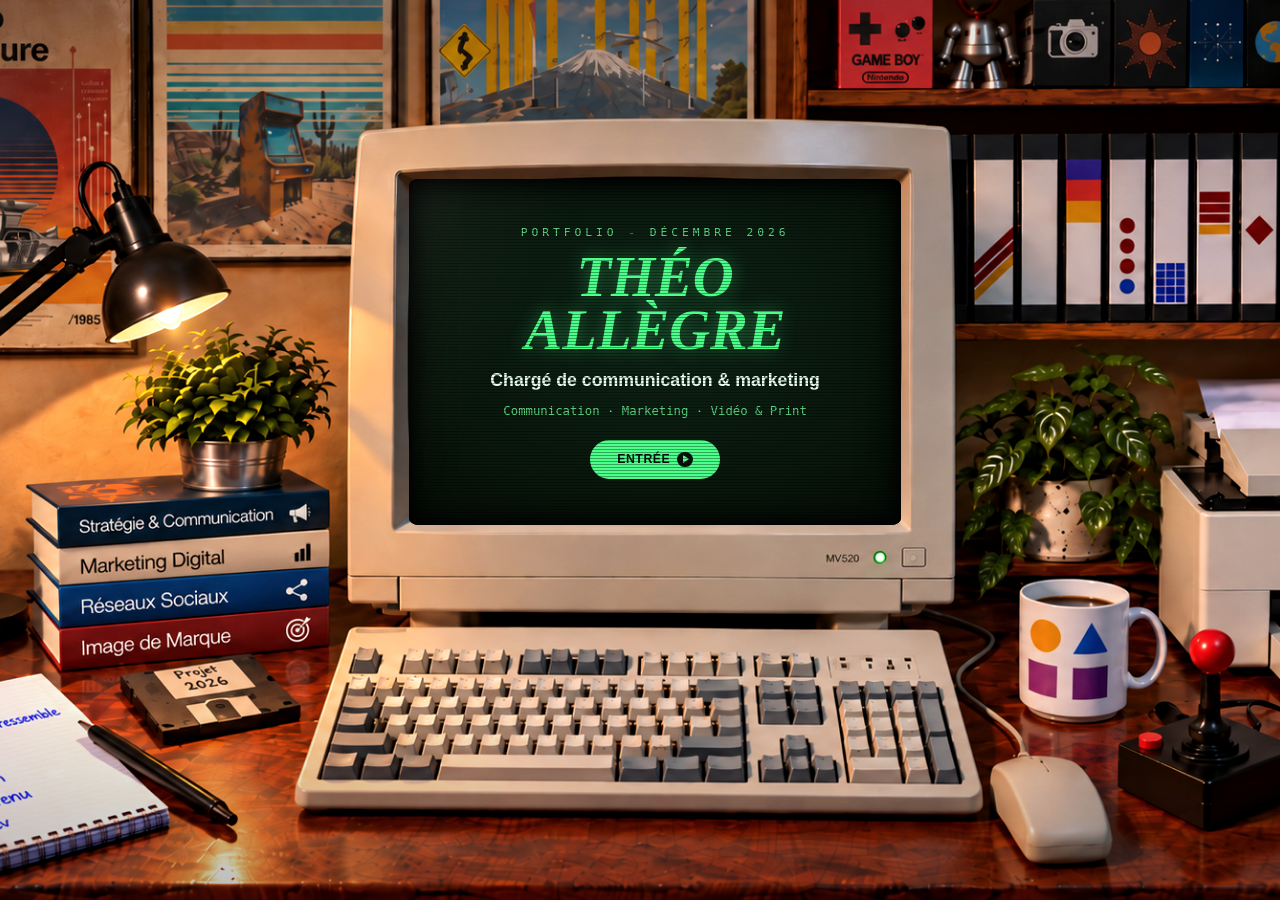
==== commit 7e8aac1c: "Add files via upload" ====
--- a/index.html
+++ b/index.html
@@ -132,7 +132,7 @@
       </header>
       <div class="popup-body" id="projetsScroll"></div>
       <div class="popup-body" id="projetDetailScroll" hidden></div>
-      <footer class="popup-footer" data-close="projets">‹ Retour au menu</footer>
+      <footer class="popup-footer" id="projetsFooter">‹ Retour au menu</footer>
     </div>
 
     <!-- Fenêtre : Logiciels et Contact -->
--- a/css/style.css
+++ b/css/style.css
@@ -48,6 +48,14 @@
    ========================================================= */
 @keyframes blink { 0%, 49% { opacity: 1; } 50%, 100% { opacity: 0; } }
 @keyframes flicker { 0% { opacity: 0.97; } 50% { opacity: 1; } 100% { opacity: 0.98; } }
+/* Allumage de l'écran CRT au chargement de la page (voir .crt-tube plus bas) */
+@keyframes crt-reveal  { from { clip-path: inset(0 0 100% 0); } to { clip-path: inset(0 0 0 0); } }
+@keyframes crt-scanbar { 0% { top: -4%; opacity: 0; } 8%, 92% { opacity: 1; } 100% { top: 100%; opacity: 0; } }
+@keyframes crt-glow    { from { opacity: 0.55; } to { opacity: 0; } }
+/* Révélation du menu principal (voir .menu-item etc. plus bas) */
+@keyframes row-scan { from { clip-path: inset(0 0 100% 0); opacity: 0.4; } to { clip-path: inset(0 0 0 0); opacity: 1; } }
+@keyframes scan-bar  { 0% { top: -10%; opacity: 0; } 10%, 88% { opacity: 1; } 100% { top: 104%; opacity: 0; } }
+@keyframes fade-in   { from { opacity: 0; } to { opacity: 1; } }
 @keyframes pulseGlow {
   0%, 100% { box-shadow: 0 4px 14px rgba(77, 255, 138, 0.35), 0 0 0 0 rgba(77, 255, 138, 0.45); }
   50% { box-shadow: 0 4px 18px rgba(77, 255, 138, 0.5), 0 0 0 6px rgba(77, 255, 138, 0); }
@@ -79,8 +87,8 @@
   position: relative;
   width: 100%;
   max-width: 620px;
-  /* Ratio de assets/img/desk-photo.png (941x1672, ~9:16) — cadrage portrait mobile. */
-  aspect-ratio: 941 / 1672;
+  /* Ratio de assets/img/desk-photo.png (603x1071, ~9:16) — cadrage portrait mobile. */
+  aspect-ratio: 603 / 1071;
 }
 
 /* Photo de bureau vintage (arrière-plan) */
@@ -128,26 +136,60 @@
 .crt-screen {
   position: absolute;
   /* Calé sur le repère magenta de assets/calibration/calib-mobile.png,
-     posé sur le verre noir du tube de assets/img/desk-photo.png (941x1672, 9:16).
-     Repère mesuré : L 18.9% / T 28.9% / R 82.7% / B 54.6%.
+     posé sur le verre noir du tube de assets/img/desk-photo.png (603x1071, 9:16).
+     Repère mesuré (recalage photo re-générée) : L 12.1% / T 23.16% / R 88% / B 53.19%.
      La variante desktop est recalée dans le @media (min-width: 1024px) plus bas. */
-  left: 18.9%;
-  top: 28.9%;
-  width: 63.6%;
-  height: 25.5%;
-  background: var(--screen-gradient);
+  left: 12.1%;
+  top: 23.16%;
+  width: 75.88%;
+  height: 30.03%;
+  /* Noir plein, toujours là derrière .crt-tube : quand l'écran est éteint
+     (.crt-tube masqué par clip-path), on doit voir un écran noir opaque,
+     pas la photo (avec son grain/reflets) transparaître au travers. */
+  background: #000;
   /* Le verre du tube a des coins très légèrement arrondis : un petit rayon
      permet à la dalle verte de s'incruster dans le noir sans déborder sur
      le cadre beige. */
   border-radius: 2%;
   overflow: hidden;
-  box-shadow: inset 0 0 30px rgba(0, 0, 0, 0.85);
-  animation: flicker 6s infinite;
   /* Toute la typo interne est dimensionnée en cqi (1cqi = 1% de la largeur
      de la dalle) : le contenu suit exactement la taille de l'écran, quel
      que soit le viewport — plus de bande vide à droite. */
   container-type: inline-size;
   container-name: crt;
+}
+/* Le tube : contenu de l'écran (fond, scanlines, panneaux…). Séparé de
+   .crt-screen pour pouvoir animer son allumage (balayage) sans toucher au
+   calage / à l'arrondi des coins, gérés par .crt-screen.
+   Éteint par défaut (clip-path à 0 de hauteur visible) : le moniteur (photo)
+   est là dès l'arrivée, l'écran lui-même reste noir tant que le JS n'a pas
+   déclenché l'allumage — pas de flash de contenu qui apparaît puis se
+   recache au lancement de l'animation. */
+.crt-tube {
+  position: absolute; inset: 0;
+  background: var(--screen-gradient);
+  box-shadow: inset 0 0 30px rgba(0, 0, 0, 0.85);
+  clip-path: inset(0 0 100% 0);
+}
+/* Allumage : balayage ligne à ligne, déclenché en JS par l'ajout de la
+   classe .is-turning-on sur #crtScreen (une fois la photo chargée). */
+.crt-screen.is-turning-on .crt-tube { animation: crt-reveal 1.1s steps(28) forwards; }
+/* État "allumé" stable une fois le balayage terminé (JS bascule
+   is-turning-on -> is-on) : écran révélé, scintillement normal. */
+.crt-screen.is-on .crt-tube { clip-path: inset(0 0 0 0); animation: flicker 6s infinite; }
+.crt-screen.is-turning-on .crt-scanbar,
+.crt-screen.is-turning-on .crt-glow { display: block; }
+.crt-scanbar, .crt-glow { display: none; pointer-events: none; }
+.crt-scanbar {
+  position: absolute; left: 0; right: 0; height: 5%; z-index: 7;
+  background: linear-gradient(180deg, rgba(200,255,216,0) 0%, rgba(200,255,216,0.95) 50%, rgba(200,255,216,0) 100%);
+  box-shadow: 0 0 18px rgba(127,255,160,0.9);
+  animation: crt-scanbar 1.1s linear forwards;
+}
+.crt-glow {
+  position: absolute; inset: 0; z-index: 6;
+  background: rgba(127,255,160,0.14);
+  animation: crt-glow 1.1s ease-out forwards;
 }
 .crt-scanlines {
   position: absolute; inset: 0;
@@ -261,16 +303,54 @@
   font-family: var(--font-display); font-weight: 800; font-style: italic;
 }
 .menu-divider { width: 100%; height: 1px; background: linear-gradient(90deg, rgba(127,255,160,0.5), transparent); margin: 1.5cqi 0; }
-.menu-list { align-self: stretch; display: flex; flex-direction: column; align-items: flex-start; }
+/* align-items: stretch (par défaut) pour que chaque .menu-item fasse toute
+   la largeur du menu : le survol (fond + barre + glissement) doit couvrir
+   toute la ligne, pas juste la largeur du texte. */
+.menu-list { align-self: stretch; display: flex; flex-direction: column; }
 .menu-item {
   display: flex; align-items: baseline; gap: 2cqi; padding: 2.5% 4px; cursor: pointer;
+  box-sizing: border-box; width: 100%;
   border-left: 2px solid transparent; transition: transform 0.12s, background 0.12s, border-color 0.12s;
 }
-.menu-item:hover, .menu-item:focus-visible { background: rgba(127,255,160,0.08); border-left-color: var(--green-bright2); transform: translateX(4px); }
-.menu-item__num { font-family: var(--font-mono); font-size: clamp(8px, 2.4cqi, 10px); color: var(--green-muted); }
-.menu-item__label { font-family: var(--font-sans); font-weight: 800; font-size: clamp(12px, 3.8cqi, 15px); color: var(--text-heading); }
+.menu-item:hover, .menu-item:focus-visible { background: rgba(127,255,160,0.08); border-left-color: var(--green-bright2); transform: translateX(4px); outline: none; }
+.menu-item:active { transform: translateX(2px) scale(0.995); }
+.menu-item__num { font-family: var(--font-mono); font-size: clamp(8px, 2.4cqi, 10px); color: var(--green-muted); transition: color 0.12s ease; }
+.menu-item__label { font-family: var(--font-sans); font-weight: 800; font-size: clamp(12px, 3.8cqi, 15px); color: var(--text-heading); transition: color 0.12s ease, text-shadow 0.18s ease; }
+.menu-item:hover .menu-item__num, .menu-item:focus-visible .menu-item__num { color: var(--green-bright2); }
+.menu-item:hover .menu-item__label, .menu-item:focus-visible .menu-item__label { color: #eafff0; text-shadow: 0 0 12px rgba(127,255,160,0.55); }
 .menu-back { align-self: flex-start; font-size: clamp(7px, 2.2cqi, 10px); color: var(--green-dim); cursor: pointer; margin-top: 2cqi; transition: color 0.15s; }
 .menu-back:hover { color: var(--green-bright2); }
+
+/* Confort : on coupe le glissement (translateX) si l'utilisateur limite
+   les animations, la couleur/le fond restent pour garder un retour visuel. */
+@media (prefers-reduced-motion: reduce) {
+  .menu-item, .menu-item:hover, .menu-item:focus-visible, .menu-item:active {
+    transform: none; transition: background 0.12s ease, border-color 0.12s ease;
+  }
+}
+
+/* Révélation du menu à chaque affichage : #screenMenu passe de display:none
+   (attribut [hidden]) à visible via showScreen(), ce qui relance ces
+   animations CSS depuis le début à chaque fois — aucun JS supplémentaire
+   n'est nécessaire. */
+.menu-title,
+.menu-divider { animation: fade-in 0.25s ease-out both; }
+.menu-list { position: relative; }
+/* ligne de balayage qui descend devant les entrées */
+.menu-list::before {
+  content: ""; position: absolute; left: -8%; right: -8%; height: 6px; z-index: 4; pointer-events: none;
+  background: linear-gradient(180deg, rgba(200,255,216,0) 0%, rgba(200,255,216,0.9) 50%, rgba(200,255,216,0) 100%);
+  box-shadow: 0 0 16px rgba(127,255,160,0.85);
+  animation: scan-bar 1.05s linear forwards;
+}
+/* chaque entrée se révèle du haut vers le bas, décalée de 0,16s */
+.menu-item { animation: row-scan 0.3s steps(8) both; }
+.menu-item:nth-child(1) { animation-delay: 0.10s; }
+.menu-item:nth-child(2) { animation-delay: 0.26s; }
+.menu-item:nth-child(3) { animation-delay: 0.42s; }
+.menu-item:nth-child(4) { animation-delay: 0.58s; }
+.menu-item:nth-child(5) { animation-delay: 0.74s; }
+.menu-back { animation: fade-in 0.3s ease-out 1s both; }
 
 /* =========================================================
    POP-UP WINDOWS
@@ -856,7 +936,7 @@
 
 /* =========================================================
    RESPONSIVE — ordinateur (paysage plein écran)
-   Fond : assets/img/desk-photo-desktop.png (1536x1024, 3:2).
+   Fond : assets/img/desk-photo-desktop.jpg (1672x941, ~16:9).
    La scène remplit le viewport en gardant ce ratio (letterbox
    si l'écran est plus haut) pour que le calage de l'écran vert
    en % reste exact.
@@ -872,21 +952,26 @@
        La typo étant en cqi pur, tout grossit d'un bloc avec l'écran vert
        → la mise à l'échelle est conservée. */
     flex-shrink: 0;
-    width: max(100vw, calc(100dvh * 3 / 2));
-    aspect-ratio: 3 / 2;
+    width: max(100vw, calc(100dvh * 1672 / 941));
+    aspect-ratio: 1672 / 941;
   }
 
   .desk-photo { border-radius: 0; }
 
   /* Écran calé sur le repère magenta de assets/calibration/calib-desktop.png,
-     posé sur le verre noir du tube de desk-photo-desktop.png (1536x1024).
-     Repère mesuré : L 34.3% / T 19.9% / R 66.3% / B 52.9%
+     posé sur le verre noir du tube de desk-photo-desktop.jpg (1672x941).
+     Calibration + photo finale n'ont pas le même cadrage/ratio (le repère a
+     été pris sur un rendu 3:2, la photo livrée est en 16:9) : le repère a
+     donc été reprojeté sur la photo finale par mise en correspondance de
+     points (ORB + homographie, ~94% d'inliers, transformation quasi pure
+     échelle/translation) plutôt que recopié tel quel.
+     Repère mesuré : L 35.55% / T 19.85% / R 66.33% / B 58.31%
      (coins très légèrement arrondis) — à recalculer si la photo change. */
   .crt-screen {
-    left: 34.3%;
-    top: 19.9%;
-    width: 32%;
-    height: 33%;
+    left: 35.55%;
+    top: 19.85%;
+    width: 30.78%;
+    height: 38.46%;
     border-radius: 2%;
   }
 
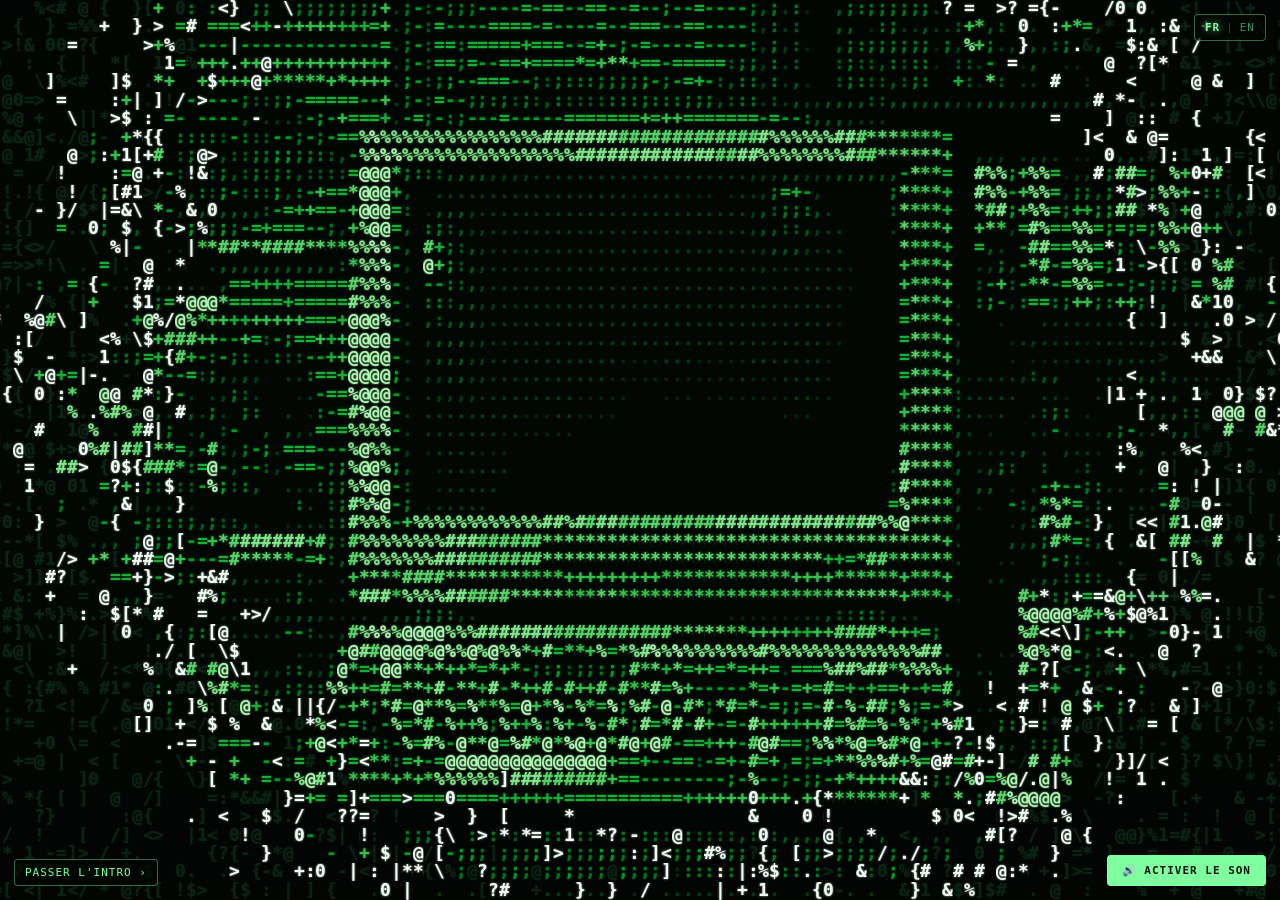
==== commit a9fd241b: "Refonte : intro ASCII animée, son, transitions, version anglaise Co-Authored-By: Claude Opus 5.5 <no" ====
--- a/index.html
+++ b/index.html
@@ -5,6 +5,7 @@
 <meta name="viewport" content="width=device-width, initial-scale=1">
 <title>Théo Allègre — Portfolio</title>
 <meta name="description" content="Portfolio de Théo Allègre, chargé de communication & marketing — réseaux sociaux, vidéo, print.">
+<link rel="icon" href="data:image/svg+xml,%3Csvg xmlns='http://www.w3.org/2000/svg' viewBox='0 0 64 64'%3E%3Crect width='64' height='64' rx='12' fill='%23071208'/%3E%3Crect x='3' y='3' width='58' height='58' rx='10' fill='none' stroke='%234dff8a' stroke-width='3'/%3E%3Ctext x='32' y='43' font-family='monospace' font-weight='700' font-size='30' text-anchor='middle' fill='%237fffa0'%3ETA%3C/text%3E%3C/svg%3E">
 <link rel="preconnect" href="https://fonts.googleapis.com">
 <link rel="preconnect" href="https://fonts.gstatic.com" crossorigin>
 <link href="https://fonts.googleapis.com/css2?family=VT323&family=Space+Mono:wght@400;700&family=Playfair+Display:ital,wght@1,700;1,800&family=Archivo:wght@700;800&display=swap" rel="stylesheet">
@@ -13,11 +14,20 @@
 <body>
 
 <div class="stage-wrapper">
-  <div class="device-stage" id="deviceStage">
+  <div class="device-stage ascii-scene" id="deviceStage">
+
+    <!-- Caméra : photo + écran CRT bougent ensemble (zoom, parallaxe).
+         Les fenêtres restent en dehors (position: fixed sur ordinateur,
+         qu'un transform sur un parent casserait). -->
+    <div class="scene-cam" id="sceneCam">
 
     <!-- Photo de bureau / ordinateur vintage en arrière-plan -->
     <div class="desk-photo" id="deskPhoto">
       <img alt="" id="deskPhotoImg" hidden>
+      <div class="lamp-glow" aria-hidden="true"></div>
+      <canvas class="lamp-dust" id="lampDust" aria-hidden="true"></canvas>
+      <div class="power-led" aria-hidden="true"></div>
+      <canvas id="deskPhotoAscii" aria-hidden="true"></canvas>
       <div class="desk-photo__placeholder" id="deskPhotoPlaceholder">
         <span>Photo de bureau / ordinateur vintage à venir</span>
         <small>assets/img/desk-photo.png (mobile) · assets/img/desk-photo-desktop.jpg (ordinateur)</small>
@@ -38,9 +48,9 @@
             <div class="sys-label" id="sysLabel">PORTFOLIO - JUILLET 2026</div>
             <div class="home-name" id="homeName">THÉO<br>ALLÈGRE</div>
             <div class="home-tagline" id="homeTagline">Chargé de communication &amp; marketing</div>
-            <div class="home-sub">Communication · Marketing · Vidéo &amp; Print</div>
+            <div class="home-sub" data-i18n="homeSub">Communication · Marketing · Vidéo &amp; Print</div>
             <button class="entree-btn" id="btnEntree" type="button">
-              ENTRÉE <span class="entree-btn__arrow"></span>
+              <span data-i18n="enter">ENTRÉE</span> <span class="entree-btn__arrow"></span>
             </button>
           </div>
         </div>
@@ -51,16 +61,21 @@
 
         <div class="screen-panel" id="screenMenu" hidden>
           <div class="menu-content">
-            <div class="menu-title">MENU PRINCIPAL</div>
+            <div class="menu-title" data-i18n="menuTitle">MENU PRINCIPAL</div>
             <div class="menu-divider"></div>
             <nav class="menu-list" id="menuList"></nav>
-            <div class="menu-back" id="btnBackHome">‹ Retour à l'accueil</div>
-          </div>
-        </div>
-      </div>
-      <div class="crt-scanbar"></div>
-      <div class="crt-glow"></div>
-    </div>
+            <div class="menu-back" id="btnBackHome" data-i18n="backHome">‹ Retour à l'accueil</div>          </div>
+        </div>
+
+        <!-- Économiseur d'écran : se lance après un moment sans activité -->
+        <div class="screensaver" id="screensaver" hidden aria-hidden="true"><canvas></canvas></div>
+      </div>
+    </div>
+
+    <!-- Flash blanc au passage ASCII → photo (par-dessus l'écran noir) -->
+    <div class="scene-flash" aria-hidden="true"></div>
+
+    </div><!-- /.scene-cam -->
 
     <!-- Fenêtre : À propos -->
     <div class="popup-window" id="windowApropos" data-window="apropos" hidden>
@@ -71,16 +86,16 @@
       <header class="popup-header">
         <div class="popup-header__title">
           <span class="status-dot"></span>
-          <span>À PROPOS</span>
-        </div>
-        <button class="popup-close" data-close="apropos" type="button" aria-label="Fermer">✕</button>
+          <span data-i18n="winApropos">À PROPOS</span>
+        </div>
+        <button class="popup-close" data-close="apropos" type="button" aria-label="Fermer" data-i18n-aria="close">✕</button>
       </header>
       <div class="popup-body" id="aboutScroll">
-        <div class="quote">Curieux, créatif, autodidacte</div>
+        <div class="quote" data-i18n="quote">Curieux, créatif, autodidacte</div>
         <div class="divider"></div>
         <div class="bullet-list" id="aboutParagraphs"></div>
       </div>
-      <footer class="popup-footer" data-close="apropos">‹ Retour au menu</footer>
+      <footer class="popup-footer" data-close="apropos" data-i18n="backMenu">‹ Retour au menu</footer>
     </div>
 
     <!-- Fenêtre : Expériences -->
@@ -92,12 +107,12 @@
       <header class="popup-header">
         <div class="popup-header__title">
           <span class="status-dot"></span>
-          <span>EXPÉRIENCES</span>
-        </div>
-        <button class="popup-close" data-close="parcours" type="button" aria-label="Fermer">✕</button>
+          <span data-i18n="winParcours">EXPÉRIENCES</span>
+        </div>
+        <button class="popup-close" data-close="parcours" type="button" aria-label="Fermer" data-i18n-aria="close">✕</button>
       </header>
       <div class="popup-body popup-body--timeline" id="parcoursScroll"></div>
-      <footer class="popup-footer" data-close="parcours">‹ Retour au menu</footer>
+      <footer class="popup-footer" data-close="parcours" data-i18n="backMenu">‹ Retour au menu</footer>
     </div>
 
     <!-- Fenêtre : Formation -->
@@ -109,12 +124,12 @@
       <header class="popup-header">
         <div class="popup-header__title">
           <span class="status-dot"></span>
-          <span>FORMATION</span>
-        </div>
-        <button class="popup-close" data-close="formation" type="button" aria-label="Fermer">✕</button>
+          <span data-i18n="winFormation">FORMATION</span>
+        </div>
+        <button class="popup-close" data-close="formation" type="button" aria-label="Fermer" data-i18n-aria="close">✕</button>
       </header>
       <div class="popup-body popup-body--timeline" id="formationScroll"></div>
-      <footer class="popup-footer" data-close="formation">‹ Retour au menu</footer>
+      <footer class="popup-footer" data-close="formation" data-i18n="backMenu">‹ Retour au menu</footer>
     </div>
 
     <!-- Fenêtre : Mes projets -->
@@ -126,13 +141,13 @@
       <header class="popup-header">
         <div class="popup-header__title">
           <span class="status-dot"></span>
-          <span>MES PROJETS</span>
-        </div>
-        <button class="popup-close" data-close="projets" type="button" aria-label="Fermer">✕</button>
+          <span data-i18n="winProjets">MES PROJETS</span>
+        </div>
+        <button class="popup-close" data-close="projets" type="button" aria-label="Fermer" data-i18n-aria="close">✕</button>
       </header>
       <div class="popup-body" id="projetsScroll"></div>
       <div class="popup-body" id="projetDetailScroll" hidden></div>
-      <footer class="popup-footer" id="projetsFooter">‹ Retour au menu</footer>
+      <footer class="popup-footer" id="projetsFooter" data-i18n="backMenu">‹ Retour au menu</footer>
     </div>
 
     <!-- Fenêtre : Logiciels et Contact -->
@@ -144,32 +159,41 @@
       <header class="popup-header">
         <div class="popup-header__title">
           <span class="status-dot"></span>
-          <span>LOGICIELS ET CONTACT</span>
-        </div>
-        <button class="popup-close" data-close="contact" type="button" aria-label="Fermer">✕</button>
+          <span data-i18n="winContact">LOGICIELS ET CONTACT</span>
+        </div>
+        <button class="popup-close" data-close="contact" type="button" aria-label="Fermer" data-i18n-aria="close">✕</button>
       </header>
       <div class="popup-body popup-body--contact">
         <div>
-          <div class="section-subtitle">Logiciels &amp; Outils</div>
+          <div class="section-subtitle" data-i18n="software">Logiciels &amp; Outils</div>
           <div class="software-grid" id="softwareGrid"></div>
         </div>
         <div class="divider"></div>
         <div>
-          <div class="section-subtitle">Contact</div>
+          <div class="section-subtitle" data-i18n="contact">Contact</div>
           <div class="contact-list" id="contactList"></div>
         </div>
       </div>
-      <footer class="popup-footer" data-close="contact">‹ Retour au menu</footer>
+      <footer class="popup-footer" data-close="contact" data-i18n="backMenu">‹ Retour au menu</footer>
     </div>
 
   </div>
 </div>
+
+<!-- Passer l'intro ASCII (visible seulement pendant l'intro) -->
+<button class="skip-intro" id="skipIntro" type="button" data-i18n="skip">PASSER L'INTRO ›</button>
+
+<!-- Langue : FR | EN (recharge la page dans l'autre langue, sans rejouer l'intro) -->
+<button class="lang-toggle" id="langToggle" type="button"><span data-lang="fr">FR</span><span class="lang-toggle__sep">|</span><span data-lang="en">EN</span></button>
+
+<!-- Son : coupé/activé, mémorisé dans le navigateur -->
+<button class="sound-toggle" id="soundToggle" type="button" aria-pressed="true">SON : ON</button>
 
 <!-- Visionneuse vidéo en grand plan, avec le son -->
 <div class="video-lightbox" id="videoLightbox" hidden>
   <div class="video-lightbox__backdrop" id="videoLightboxBackdrop"></div>
   <div class="video-lightbox__content">
-    <button class="video-lightbox__close" id="videoLightboxClose" type="button" aria-label="Fermer la vidéo">✕</button>
+    <button class="video-lightbox__close" id="videoLightboxClose" type="button" aria-label="Fermer la vidéo" data-i18n-aria="closeVideo">✕</button>
     <video id="videoLightboxPlayer" controls playsinline></video>
   </div>
 </div>
@@ -180,8 +204,8 @@
   <div class="doc-lightbox__content">
     <div class="doc-lightbox__bar">
       <span class="doc-lightbox__title" id="docLightboxTitle"></span>
-      <a class="doc-lightbox__open" id="docLightboxOpen" target="_blank" rel="noopener">Ouvrir le PDF ↗</a>
-      <button class="doc-lightbox__close" id="docLightboxClose" type="button" aria-label="Fermer le document">✕</button>
+      <a class="doc-lightbox__open" id="docLightboxOpen" target="_blank" rel="noopener" data-i18n="openPdf">Ouvrir le PDF ↗</a>
+      <button class="doc-lightbox__close" id="docLightboxClose" type="button" aria-label="Fermer le document" data-i18n-aria="closeDoc">✕</button>
     </div>
     <div class="doc-lightbox__pages" id="docLightboxPages"></div>
   </div>
--- a/css/style.css
+++ b/css/style.css
@@ -1,1020 +1,1305 @@
-/* =========================================================
-   DESIGN TOKENS
-   ========================================================= */
-:root {
-  --bg-page: #1a1712;
-  --screen-gradient: radial-gradient(120% 130% at 50% 40%, #0e2417 0%, #071208 55%, #030704 100%);
-  --window-bg: #0a1610;
-  --window-bg-alt: rgba(3, 7, 4, 0.55);
-
-  --green-bright: #4dff8a;
-  --green-bright2: #7fffa0;
-  --green-muted: #4fbf72;
-  --green-muted2: #5fd684;
-  --green-dim: #3f8f5c;
-  --green-soft: #8fdca6;
-
-  --text-body: #c8ffd8;
-  --text-heading: #a8ffc0;
-  --text-on-green: #08120c;
-
-  --font-mono: 'Space Mono', monospace;
-  --font-display: 'Playfair Display', serif;
-  --font-sans: 'Archivo', sans-serif;
-}
-
-/* =========================================================
-   RESET / BASE
-   ========================================================= */
-* { box-sizing: border-box; }
-[hidden] { display: none !important; }
-html, body {
-  margin: 0;
-  padding: 0;
-  background: var(--bg-page);
-}
-body {
-  font-family: var(--font-mono);
-  -webkit-font-smoothing: antialiased;
-}
-button { font: inherit; }
-
-::-webkit-scrollbar { width: 4px; }
-::-webkit-scrollbar-thumb { background: rgba(127, 255, 160, 0.35); border-radius: 2px; }
-* { scrollbar-width: thin; scrollbar-color: rgba(127, 255, 160, 0.35) transparent; }
-
-/* =========================================================
-   KEYFRAMES
-   ========================================================= */
-@keyframes blink { 0%, 49% { opacity: 1; } 50%, 100% { opacity: 0; } }
-@keyframes flicker { 0% { opacity: 0.97; } 50% { opacity: 1; } 100% { opacity: 0.98; } }
-/* Allumage de l'écran CRT au chargement de la page (voir .crt-tube plus bas) */
-@keyframes crt-reveal  { from { clip-path: inset(0 0 100% 0); } to { clip-path: inset(0 0 0 0); } }
-@keyframes crt-scanbar { 0% { top: -4%; opacity: 0; } 8%, 92% { opacity: 1; } 100% { top: 100%; opacity: 0; } }
-@keyframes crt-glow    { from { opacity: 0.55; } to { opacity: 0; } }
-/* Révélation du menu principal (voir .menu-item etc. plus bas) */
-@keyframes row-scan { from { clip-path: inset(0 0 100% 0); opacity: 0.4; } to { clip-path: inset(0 0 0 0); opacity: 1; } }
-@keyframes scan-bar  { 0% { top: -10%; opacity: 0; } 10%, 88% { opacity: 1; } 100% { top: 104%; opacity: 0; } }
-@keyframes fade-in   { from { opacity: 0; } to { opacity: 1; } }
-@keyframes pulseGlow {
-  0%, 100% { box-shadow: 0 4px 14px rgba(77, 255, 138, 0.35), 0 0 0 0 rgba(77, 255, 138, 0.45); }
-  50% { box-shadow: 0 4px 18px rgba(77, 255, 138, 0.5), 0 0 0 6px rgba(77, 255, 138, 0); }
-}
-@keyframes popIn {
-  0% { opacity: 0; transform: scale(0.88) translateY(10px); }
-  100% { opacity: 1; transform: scale(1) translateY(0); }
-}
-
-@media (prefers-reduced-motion: reduce) {
-  * { animation-duration: 0.001ms !important; animation-iteration-count: 1 !important; transition-duration: 0.001ms !important; }
-}
-
-/* =========================================================
-   STAGE / COMPOSITION
-   ========================================================= */
-.stage-wrapper {
-  width: 100%;
-  min-height: 100vh;
-  min-height: 100dvh;
-  background: var(--bg-page);
-  display: flex;
-  align-items: center;
-  justify-content: center;
-  padding: 32px 16px;
-}
-
-.device-stage {
-  position: relative;
-  width: 100%;
-  max-width: 620px;
-  /* Ratio de assets/img/desk-photo.png (603x1071, ~9:16) — cadrage portrait mobile. */
-  aspect-ratio: 603 / 1071;
-}
-
-/* Photo de bureau vintage (arrière-plan) */
-.desk-photo {
-  position: absolute;
-  inset: 0;
-  background: #e8e3d6;
-  border-radius: 8px;
-  overflow: hidden;
-}
-.desk-photo img {
-  width: 100%; height: 100%; object-fit: cover; display: block;
-  /* Étalonnage : chaleur + contraste/saturation légers pour une ambiance plus cinématique */
-  filter: contrast(1.06) saturate(1.1) brightness(1.02) sepia(0.06);
-}
-/* Vignettage ambiant : assombrit doucement les bords pour recentrer sur l'écran */
-.desk-photo::after {
-  content: ""; position: absolute; inset: 0; pointer-events: none; z-index: 1;
-  background:
-    radial-gradient(135% 100% at 50% 40%, transparent 42%, rgba(0, 0, 0, 0.32) 100%),
-    linear-gradient(180deg, rgba(0, 0, 0, 0.12) 0%, transparent 22%, transparent 78%, rgba(0, 0, 0, 0.18) 100%);
-}
-.desk-photo__placeholder {
-  position: absolute;
-  inset: 0;
-  display: flex;
-  flex-direction: column;
-  align-items: center;
-  justify-content: flex-end;
-  gap: 6px;
-  text-align: center;
-  padding: 6% 10% 8%;
-  background:
-    repeating-linear-gradient(45deg, rgba(0,0,0,0.04) 0 10px, transparent 10px 20px),
-    linear-gradient(160deg, #cdb896, #a98f68);
-  color: #4a3c25;
-  font-family: var(--font-mono);
-}
-.desk-photo__placeholder span { font-size: clamp(11px, 2.2vw, 14px); font-weight: 700; max-width: 80%; }
-.desk-photo__placeholder small { font-size: clamp(8px, 1.6vw, 10px); opacity: 0.75; }
-
-/* =========================================================
-   CRT SCREEN
-   ========================================================= */
-.crt-screen {
-  position: absolute;
-  /* Calé sur le repère magenta de assets/calibration/calib-mobile.png,
-     posé sur le verre noir du tube de assets/img/desk-photo.png (603x1071, 9:16).
-     Repère mesuré (recalage photo re-générée) : L 12.1% / T 23.16% / R 88% / B 53.19%.
-     La variante desktop est recalée dans le @media (min-width: 1024px) plus bas. */
-  left: 12.1%;
-  top: 23.16%;
-  width: 75.88%;
-  height: 30.03%;
-  /* Noir plein, toujours là derrière .crt-tube : quand l'écran est éteint
-     (.crt-tube masqué par clip-path), on doit voir un écran noir opaque,
-     pas la photo (avec son grain/reflets) transparaître au travers. */
-  background: #000;
-  /* Le verre du tube a des coins très légèrement arrondis : un petit rayon
-     permet à la dalle verte de s'incruster dans le noir sans déborder sur
-     le cadre beige. */
-  border-radius: 2%;
-  overflow: hidden;
-  /* Toute la typo interne est dimensionnée en cqi (1cqi = 1% de la largeur
-     de la dalle) : le contenu suit exactement la taille de l'écran, quel
-     que soit le viewport — plus de bande vide à droite. */
-  container-type: inline-size;
-  container-name: crt;
-}
-/* Le tube : contenu de l'écran (fond, scanlines, panneaux…). Séparé de
-   .crt-screen pour pouvoir animer son allumage (balayage) sans toucher au
-   calage / à l'arrondi des coins, gérés par .crt-screen.
-   Éteint par défaut (clip-path à 0 de hauteur visible) : le moniteur (photo)
-   est là dès l'arrivée, l'écran lui-même reste noir tant que le JS n'a pas
-   déclenché l'allumage — pas de flash de contenu qui apparaît puis se
-   recache au lancement de l'animation. */
-.crt-tube {
-  position: absolute; inset: 0;
-  background: var(--screen-gradient);
-  box-shadow: inset 0 0 30px rgba(0, 0, 0, 0.85);
-  clip-path: inset(0 0 100% 0);
-}
-/* Allumage : balayage ligne à ligne, déclenché en JS par l'ajout de la
-   classe .is-turning-on sur #crtScreen (une fois la photo chargée). */
-.crt-screen.is-turning-on .crt-tube { animation: crt-reveal 1.1s steps(28) forwards; }
-/* État "allumé" stable une fois le balayage terminé (JS bascule
-   is-turning-on -> is-on) : écran révélé, scintillement normal. */
-.crt-screen.is-on .crt-tube { clip-path: inset(0 0 0 0); animation: flicker 6s infinite; }
-.crt-screen.is-turning-on .crt-scanbar,
-.crt-screen.is-turning-on .crt-glow { display: block; }
-.crt-scanbar, .crt-glow { display: none; pointer-events: none; }
-.crt-scanbar {
-  position: absolute; left: 0; right: 0; height: 5%; z-index: 7;
-  background: linear-gradient(180deg, rgba(200,255,216,0) 0%, rgba(200,255,216,0.95) 50%, rgba(200,255,216,0) 100%);
-  box-shadow: 0 0 18px rgba(127,255,160,0.9);
-  animation: crt-scanbar 1.1s linear forwards;
-}
-.crt-glow {
-  position: absolute; inset: 0; z-index: 6;
-  background: rgba(127,255,160,0.14);
-  animation: crt-glow 1.1s ease-out forwards;
-}
-.crt-scanlines {
-  position: absolute; inset: 0;
-  background: repeating-linear-gradient(0deg, rgba(0,0,0,0.35) 0px, rgba(0,0,0,0.35) 1px, transparent 1px, transparent 3px);
-  pointer-events: none; z-index: 3; mix-blend-mode: multiply;
-}
-.crt-reflection {
-  position: absolute; inset: 0;
-  background: linear-gradient(115deg, rgba(255,255,255,0.09) 0%, rgba(255,255,255,0.03) 12%, transparent 28%, transparent 100%);
-  pointer-events: none; z-index: 4;
-}
-.crt-vignette {
-  position: absolute; inset: 0;
-  box-shadow: inset 0 0 40px rgba(0,0,0,0.85), inset 0 0 12px rgba(0,0,0,0.6);
-  pointer-events: none; z-index: 5;
-}
-
-.screen-panel {
-  position: relative; z-index: 1; height: 100%; box-sizing: border-box; color: var(--green-bright2);
-  overflow-y: auto; -webkit-overflow-scrolling: touch;
-  display: flex; flex-direction: column; justify-content: center;
-  /* Pas de barre de défilement visible dans le tube : elle réservait une
-     gouttière à droite (bande verte plus sombre) et décalait le contenu.
-     Le défilement reste possible (contenu long sur petit écran). */
-  scrollbar-width: none;
-}
-.screen-panel::-webkit-scrollbar { display: none; }
-
-/* --- Home --- */
-.home-content {
-  display: flex; flex-direction: column; align-items: center;
-  gap: clamp(3px, 2.3cqi, 14px); padding: 4.5% 8%; text-align: center; box-sizing: border-box;
-}
-.sys-label { font-family: var(--font-mono); font-size: clamp(7px, 2.7cqi, 12px); letter-spacing: 0.8cqi; color: var(--green-muted2); }
-.home-name {
-  font-family: var(--font-display); font-style: italic; font-weight: 800;
-  font-size: clamp(28px, 14cqi, 62px); line-height: 0.95; color: var(--green-bright);
-  text-shadow: 0 0 18px rgba(77,255,138,0.45);
-  /* Le nom est écrit "THÉO\nALLÈGRE" (voir main.js) : pre-line respecte
-     le retour à la ligne, une seule ligne par mot. */
-  white-space: pre-line;
-}
-.home-tagline {
-  font-family: var(--font-sans); font-weight: 800; font-size: clamp(11px, 4.2cqi, 19px); line-height: 1.3; color: #eafff0;
-  white-space: nowrap; max-width: 100%; overflow: hidden; text-overflow: ellipsis;
-}
-.home-sub {
-  font-size: clamp(7px, 3cqi, 13px); color: var(--green-muted2);
-  white-space: nowrap; max-width: 100%; overflow: hidden; text-overflow: ellipsis;
-}
-
-.entree-btn {
-  font-family: var(--font-sans); font-weight: 800; font-size: clamp(8px, 3cqi, 13px); letter-spacing: 0.5px;
-  background: var(--green-bright); border: none; color: var(--text-on-green);
-  padding: 2.8% 6.5%; border-radius: 999px; cursor: pointer;
-  margin-top: clamp(4px, 2.2cqi, 14px);
-  display: flex; align-items: center; gap: 7px;
-  animation: pulseGlow 2.2s ease-in-out infinite;
-  transition: transform 0.15s, background 0.15s;
-}
-.entree-btn:hover { background: var(--green-bright2); transform: scale(1.06); }
-.entree-btn:active { transform: scale(0.96); }
-.entree-btn__arrow {
-  display: inline-flex; align-items: center; justify-content: center;
-  width: 1.6em; height: 1.6em; border-radius: 50%;
-  background: var(--text-on-green); font-size: 0.8em;
-  transition: transform 0.2s;
-}
-/* Triangle dessiné en CSS plutôt que le glyphe "▶" : ce dernier n'est pas
-   centré dans sa propre boîte de caractère (ça varie selon la police), ce
-   qui le décalait visiblement dans le rond malgré un centrage flex correct. */
-.entree-btn__arrow::before {
-  content: ''; width: 0; height: 0;
-  border-style: solid; border-width: 0.44em 0 0.44em 0.68em;
-  border-color: transparent transparent transparent var(--green-bright);
-  margin-left: 0.1em;
-}
-.entree-btn:hover .entree-btn__arrow { transform: translateX(3px); }
-
-/* --- Boot --- */
-.boot-content {
-  display: flex; flex-direction: column;
-  padding: 7% 8%; font-family: var(--font-mono); font-weight: 500;
-  font-size: clamp(9px, 4cqi, 17px); line-height: 2; box-sizing: border-box;
-}
-.boot-line { min-height: 1.4em; }
-.boot-line--highlight { color: var(--green-bright2); font-weight: 800; letter-spacing: 0.5px; text-shadow: 0 0 10px rgba(127,255,160,0.6); }
-.boot-cursor {
-  display: inline-block; width: 7px; height: 0.9em; background: var(--green-bright2);
-  margin-left: 2px; vertical-align: middle; animation: blink 1s step-end infinite;
-}
-.boot-progress { margin-top: 14px; display: flex; align-items: center; gap: 10px; }
-.boot-progress__track { flex: 1; height: 6px; background: rgba(127,255,160,0.15); border-radius: 3px; overflow: hidden; }
-.boot-progress__fill { height: 100%; width: 0%; background: var(--green-bright2); box-shadow: 0 0 8px rgba(127,255,160,0.7); transition: width 0.04s linear; }
-.boot-progress__pct { font-size: 0.85em; color: var(--green-muted2); min-width: 2.6em; text-align: right; }
-
-/* --- Menu --- */
-.menu-content {
-  /* Calqué sur la maquette de référence : dalle pleine hauteur, groupe
-     titre + liste + retour centré verticalement, calé à gauche avec un
-     retrait de 8 %. Le rythme vertical vient du padding des items, pas
-     d'un gap ni d'un étirement. */
-  align-self: stretch; max-width: 100%; height: 100%;
-  padding: 6% 8%; box-sizing: border-box;
-  display: flex; flex-direction: column; justify-content: center;
-  align-items: flex-start; text-align: left;
-}
-.menu-title {
-  /* Réf. maquette : Playfair italic 800, ~17–22px, interlettrage 2px. */
-  font-size: clamp(15px, 5cqi, 22px); letter-spacing: 2px; color: var(--green-muted);
-  font-family: var(--font-display); font-weight: 800; font-style: italic;
-}
-.menu-divider { width: 100%; height: 1px; background: linear-gradient(90deg, rgba(127,255,160,0.5), transparent); margin: 1.5cqi 0; }
-/* align-items: stretch (par défaut) pour que chaque .menu-item fasse toute
-   la largeur du menu : le survol (fond + barre + glissement) doit couvrir
-   toute la ligne, pas juste la largeur du texte. */
-.menu-list { align-self: stretch; display: flex; flex-direction: column; }
-.menu-item {
-  display: flex; align-items: baseline; gap: 2cqi; padding: 2.5% 4px; cursor: pointer;
-  box-sizing: border-box; width: 100%;
-  border-left: 2px solid transparent; transition: transform 0.12s, background 0.12s, border-color 0.12s;
-}
-.menu-item:hover, .menu-item:focus-visible { background: rgba(127,255,160,0.08); border-left-color: var(--green-bright2); transform: translateX(4px); outline: none; }
-.menu-item:active { transform: translateX(2px) scale(0.995); }
-.menu-item__num { font-family: var(--font-mono); font-size: clamp(8px, 2.4cqi, 10px); color: var(--green-muted); transition: color 0.12s ease; }
-.menu-item__label { font-family: var(--font-sans); font-weight: 800; font-size: clamp(12px, 3.8cqi, 15px); color: var(--text-heading); transition: color 0.12s ease, text-shadow 0.18s ease; }
-.menu-item:hover .menu-item__num, .menu-item:focus-visible .menu-item__num { color: var(--green-bright2); }
-.menu-item:hover .menu-item__label, .menu-item:focus-visible .menu-item__label { color: #eafff0; text-shadow: 0 0 12px rgba(127,255,160,0.55); }
-.menu-back { align-self: flex-start; font-size: clamp(7px, 2.2cqi, 10px); color: var(--green-dim); cursor: pointer; margin-top: 2cqi; transition: color 0.15s; }
-.menu-back:hover { color: var(--green-bright2); }
-
-/* Confort : on coupe le glissement (translateX) si l'utilisateur limite
-   les animations, la couleur/le fond restent pour garder un retour visuel. */
-@media (prefers-reduced-motion: reduce) {
-  .menu-item, .menu-item:hover, .menu-item:focus-visible, .menu-item:active {
-    transform: none; transition: background 0.12s ease, border-color 0.12s ease;
-  }
-}
-
-/* Révélation du menu à chaque affichage : #screenMenu passe de display:none
-   (attribut [hidden]) à visible via showScreen(), ce qui relance ces
-   animations CSS depuis le début à chaque fois — aucun JS supplémentaire
-   n'est nécessaire. */
-.menu-title,
-.menu-divider { animation: fade-in 0.25s ease-out both; }
-.menu-list { position: relative; }
-/* ligne de balayage qui descend devant les entrées */
-.menu-list::before {
-  content: ""; position: absolute; left: -8%; right: -8%; height: 6px; z-index: 4; pointer-events: none;
-  background: linear-gradient(180deg, rgba(200,255,216,0) 0%, rgba(200,255,216,0.9) 50%, rgba(200,255,216,0) 100%);
-  box-shadow: 0 0 16px rgba(127,255,160,0.85);
-  animation: scan-bar 1.05s linear forwards;
-}
-/* chaque entrée se révèle du haut vers le bas, décalée de 0,16s */
-.menu-item { animation: row-scan 0.3s steps(8) both; }
-.menu-item:nth-child(1) { animation-delay: 0.10s; }
-.menu-item:nth-child(2) { animation-delay: 0.26s; }
-.menu-item:nth-child(3) { animation-delay: 0.42s; }
-.menu-item:nth-child(4) { animation-delay: 0.58s; }
-.menu-item:nth-child(5) { animation-delay: 0.74s; }
-.menu-back { animation: fade-in 0.3s ease-out 1s both; }
-
-/* =========================================================
-   POP-UP WINDOWS
-   ========================================================= */
-.popup-window {
-  container-type: inline-size; container-name: popup;
-  position: absolute;
-  left: 6%; top: 9%; width: 88%;
-  max-height: 66%; min-height: 30%;
-  background: var(--screen-gradient);
-  border-radius: 6px;
-  box-shadow:
-    0 30px 60px rgba(0,0,0,0.65),
-    0 10px 20px rgba(0,0,0,0.45),
-    0 0 0 1px rgba(127,255,160,0.35),
-    inset 0 1px 0 rgba(127,255,160,0.15),
-    0 0 50px rgba(77,255,138,0.18);
-  z-index: 10;
-  display: flex;
-  flex-direction: column;
-  overflow: hidden;
-  transform-origin: center center;
-  animation: popIn 0.22s ease forwards;
-}
-.popup-window--contact { top: 11.5%; max-height: 61%; }
-
-.popup-window.is-closing {
-  animation: none;
-  opacity: 0;
-  transform: scale(0.82) translateY(24px);
-  /* ease-out (pas ease-in) : le fondu doit démarrer tout de suite et
-     ralentir en fin de course, sinon la fenêtre reste quasi intacte puis
-     disparaît d'un coup à la toute fin — perçu comme un bug/un flash. */
-  transition: opacity 0.28s ease-out, transform 0.28s ease-out;
-}
-
-.popup-scanlines {
-  position: absolute; inset: 0;
-  background: repeating-linear-gradient(0deg, rgba(0,0,0,0.3) 0px, rgba(0,0,0,0.3) 1px, transparent 1px, transparent 3px);
-  pointer-events: none; z-index: 2; mix-blend-mode: multiply;
-}
-.popup-vignette { position: absolute; inset: 0; box-shadow: inset 0 0 60px rgba(0,0,0,0.85); pointer-events: none; z-index: 3; }
-.hud-corner { position: absolute; width: 16px; height: 16px; z-index: 3; }
-.hud-corner--tl { left: 10px; top: 10px; border-left: 1px solid rgba(127,255,160,0.4); border-top: 1px solid rgba(127,255,160,0.4); }
-.hud-corner--br { right: 10px; bottom: 10px; border-right: 1px solid rgba(127,255,160,0.4); border-bottom: 1px solid rgba(127,255,160,0.4); }
-
-.popup-header {
-  flex-shrink: 0; position: relative; z-index: 1;
-  display: flex; align-items: center; justify-content: space-between;
-  padding: 2.5% 4%;
-  border-bottom: 1px solid rgba(127,255,160,0.25);
-}
-.popup-header__title { display: flex; align-items: center; gap: 8px; font-size: max(12px, 1.91cqi); letter-spacing: 2px; color: var(--green-muted); font-family: var(--font-display); font-weight: 800; font-style: italic; }
-.status-dot {
-  width: 7px; height: 7px; border-radius: 50%; background: var(--green-bright2);
-  box-shadow: 0 0 8px rgba(127,255,160,0.8); animation: blink 1.6s ease-in-out infinite; flex-shrink: 0;
-}
-.popup-close {
-  width: 1.6em; height: 1.6em; min-width: 28px; min-height: 28px;
-  border-radius: 50%; border: 1px solid rgba(127,255,160,0.4); background: transparent;
-  color: var(--green-bright2); display: flex; align-items: center; justify-content: center;
-  font-size: max(9px, 1.53cqi); cursor: pointer; transition: background 0.15s;
-}
-.popup-close:hover { background: rgba(127,255,160,0.12); }
-
-.popup-body {
-  position: relative; z-index: 5; background: var(--window-bg-alt);
-  flex: 1; min-height: 0; overflow-y: auto;
-  padding: 4% 6%;
-  display: flex; flex-direction: column; gap: 16px;
-  color: var(--text-body);
-}
-#aboutScroll { background: var(--window-bg); gap: 16px; }
-.popup-body--contact { background: var(--window-bg); justify-content: center; gap: 1.49cqi; padding: 3.5% 8%; }
-
-.popup-footer {
-  position: relative; z-index: 1; flex-shrink: 0;
-  padding: 2.5% 6%; font-size: max(9px, 1.4cqi); color: var(--green-muted2);
-  cursor: pointer; border-top: 1px solid rgba(127,255,160,0.15); transition: color 0.15s;
-}
-.popup-footer:hover { color: var(--green-bright2); }
-
-/* --- À propos --- */
-.quote {
-  font-family: var(--font-display); font-style: italic; font-weight: 800;
-  font-size: max(15px, 2.41cqi); color: var(--green-bright);
-  text-shadow: 0 0 10px rgba(77,255,138,0.4); line-height: 1.3;
-}
-.divider { height: 1px; background: linear-gradient(90deg, rgba(127,255,160,0.4), transparent); flex-shrink: 0; }
-.bullet-list { display: flex; flex-direction: column; gap: 1.49cqi; }
-.bullet-item { display: flex; gap: 10px; align-items: flex-start; }
-.bullet-item__dot { width: 5px; height: 5px; border-radius: 50%; background: var(--green-bright2); box-shadow: 0 0 6px rgba(127,255,160,0.7); flex-shrink: 0; margin-top: 7px; }
-.bullet-item__text { font-size: max(9.5px, 1.53cqi); line-height: 1.55; }
-
-/* --- Expériences / Formation (timeline) --- */
-.popup-body--timeline { gap: 2.81cqi; padding: 4% 6%; }
-.timeline-group__head { display: flex; align-items: center; gap: 8px; margin-bottom: 10px; }
-.timeline-group__dot { width: 8px; height: 8px; border-radius: 50%; background: var(--green-bright2); box-shadow: 0 0 8px rgba(127,255,160,0.7); flex-shrink: 0; }
-.timeline-group__title { font-family: var(--font-display); font-style: italic; font-weight: 800; font-size: max(15px, 2.41cqi); color: var(--green-bright); text-shadow: 0 0 10px rgba(77,255,138,0.4); }
-.timeline-entries { display: flex; flex-direction: column; gap: 1.49cqi; margin-left: 4px; padding-left: 14px; border-left: 1px solid rgba(127,255,160,0.3); }
-.timeline-entry__head { display: flex; align-items: center; flex-wrap: wrap; gap: 8px; }
-.timeline-entry__title { font-family: var(--font-sans); font-weight: 800; font-size: max(10.5px, 1.65cqi); color: var(--text-heading); }
-.timeline-entry__tag { font-family: var(--font-mono); font-size: max(7px, 1.08cqi); letter-spacing: 0.5px; color: var(--text-on-green); background: var(--green-bright2); padding: 2px 7px; border-radius: 999px; }
-.timeline-entry__period { font-size: max(8px, 1.2cqi); color: var(--green-muted2); font-style: italic; margin-top: 3px; }
-.timeline-entry__tasks { display: flex; flex-direction: column; gap: 3px; margin-top: 6px; }
-.timeline-entry__tasks div { font-size: max(9px, 1.33cqi); line-height: 1.4; }
-
-/* --- Mes projets --- */
-.projet-row {
-  display: flex; align-items: center; gap: 12px; padding: 3% 4px; cursor: pointer;
-  border-left: 2px solid transparent; transition: transform 0.12s, background 0.12s, border-color 0.12s;
-}
-.projet-row:hover, .projet-row:focus-visible { background: rgba(127,255,160,0.08); border-left-color: var(--green-bright2); transform: translateX(4px); }
-.projet-row__num { font-family: var(--font-mono); font-size: max(9px, 1.4cqi); color: var(--green-muted); flex-shrink: 0; }
-.projet-row__meta { display: flex; flex-direction: column; gap: 2px; }
-.projet-row__name { font-family: var(--font-sans); font-weight: 800; font-size: max(11px, 1.78cqi); color: var(--text-heading); }
-.projet-row__tags { font-size: max(7.5px, 1.14cqi); color: var(--green-muted2); font-style: italic; }
-
-.projet-back { align-self: flex-start; font-size: max(9px, 1.4cqi); color: var(--green-muted2); cursor: pointer; transition: color 0.15s; }
-.projet-back:hover { color: var(--green-bright2); }
-.projet-card {
-  position: relative; overflow: hidden; flex-shrink: 0;
-  display: flex; flex-direction: column; gap: 10px; border-radius: 8px; padding: 14px;
-  background: var(--screen-gradient);
-  box-shadow: 0 0 0 1px rgba(127,255,160,0.35), inset 0 0 40px rgba(0,0,0,0.85);
-}
-.projet-card__scanlines {
-  position: absolute; inset: 0; pointer-events: none; mix-blend-mode: multiply;
-  background: repeating-linear-gradient(0deg, rgba(0,0,0,0.3) 0px, rgba(0,0,0,0.3) 1px, transparent 1px, transparent 3px);
-}
-.projet-card__head { position: relative; display: flex; align-items: center; gap: 8px; }
-.projet-card__title { font-family: var(--font-display); font-style: italic; font-weight: 800; font-size: max(15px, 2.41cqi); color: var(--green-bright); text-shadow: 0 0 10px rgba(77,255,138,0.4); }
-.projet-card__desc { position: relative; font-size: max(8.5px, 1.27cqi); line-height: 1.55; white-space: pre-line; opacity: 0.55; }
-
-/* Carte de statut (compte/organisme) : header label + badge, ligne
-   avatar/logo + infos, stats optionnelles, lien optionnel. */
-.projet-status {
-  position: relative; overflow: hidden; flex-shrink: 0;
-  display: flex; flex-direction: column;
-  border: 1px solid rgba(127,255,160,0.28); border-radius: 6px;
-  background: rgba(127,255,160,0.05);
-}
-.projet-status__header {
-  display: flex; align-items: center; justify-content: space-between;
-  padding: 6px 13px; border-bottom: 1px solid rgba(127,255,160,0.2); background: rgba(127,255,160,0.07);
-}
-.projet-status__label { font-size: max(6.5px, 1.02cqi); letter-spacing: 1.5px; color: var(--green-muted2); text-transform: uppercase; }
-.projet-status__pill { display: flex; align-items: center; gap: 5px; font-size: max(6.5px, 1.02cqi); letter-spacing: 0.5px; color: var(--green-muted); text-transform: uppercase; }
-.projet-status__dot { width: 5px; height: 5px; border-radius: 50%; background: rgba(127,255,160,0.4); }
-.projet-status__pill.is-active .projet-status__dot {
-  background: var(--green-bright2); box-shadow: 0 0 7px rgba(127,255,160,0.85);
-  animation: blink 1.6s ease-in-out infinite;
-}
-.projet-status__body {
-  display: flex; align-items: center; gap: 13px; padding: 13px 13px;
-}
-.projet-status__body--divider { border-bottom: 1px solid rgba(127,255,160,0.18); }
-.projet-status__avatar { flex-shrink: 0; overflow: hidden; display: flex; align-items: center; justify-content: center; }
-.projet-status__avatar--circle {
-  width: 58px; height: 58px; border-radius: 50%;
-  border: 1px solid rgba(127,255,160,0.5); box-shadow: 0 0 18px rgba(127,255,160,0.3);
-  background: rgba(127,255,160,0.06);
-}
-.projet-status__avatar--square {
-  width: 44px; height: 44px; border-radius: 4px; border: 1px solid rgba(127,255,160,0.45);
-  background: rgba(127,255,160,0.06);
-}
-.projet-status__avatar img { width: 100%; height: 100%; object-fit: cover; display: block; }
-.projet-status__avatar span { font-size: 7px; letter-spacing: 0.5px; color: var(--green-muted); text-transform: uppercase; }
-.projet-status__info { flex: 1; min-width: 0; display: flex; flex-direction: column; gap: 6px; }
-.projet-status__title { font-family: var(--font-sans); font-weight: 800; font-size: max(13px, 1.91cqi); line-height: 1; color: var(--text-heading); }
-.projet-status__lines { display: flex; flex-direction: column; gap: 3px; font-size: max(8px, 1.14cqi); line-height: 1.35; color: var(--green-soft); }
-.projet-status__stats { display: flex; align-items: stretch; }
-.projet-status__stat { flex: 1; padding: 11px 13px; display: flex; flex-direction: column; gap: 2px; border-left: 1px solid rgba(127,255,160,0.18); }
-.projet-status__stat:first-child { border-left: none; }
-.projet-status__stat-value { font-family: var(--font-sans); font-weight: 800; font-size: max(14px, 2.03cqi); line-height: 1; color: var(--green-bright); text-shadow: 0 0 8px rgba(77,255,138,0.4); }
-.projet-status__stat-label { font-size: max(6.5px, 0.96cqi); letter-spacing: 0.5px; color: var(--green-muted); text-transform: uppercase; }
-.projet-status__link {
-  display: flex; align-items: center; justify-content: center; gap: 8px; padding: 12px;
-  border-top: 1px solid rgba(127,255,160,0.28); background: rgba(127,255,160,0.1);
-  color: var(--text-body); text-decoration: none;
-  font-family: var(--font-sans); font-weight: 800; font-size: max(9px, 1.4cqi); letter-spacing: 0.5px;
-  transition: background 0.2s ease, color 0.2s ease, box-shadow 0.2s ease;
-}
-.projet-status__link:hover, .projet-status__link:focus-visible {
-  background: var(--green-bright2); color: var(--text-on-green);
-  box-shadow: inset 0 0 30px rgba(255,255,255,0.25);
-}
-.projet-stats { display: grid; grid-template-columns: repeat(3, 1fr); gap: 8px; margin-top: 4px; }
-.stat-card {
-  display: flex; flex-direction: column; align-items: center; justify-content: center; gap: 4px;
-  text-align: center; padding: 10px 6px; border-radius: 6px;
-  border: 1px solid rgba(127,255,160,0.25); background: rgba(127,255,160,0.04);
-  transition: transform 0.22s ease, box-shadow 0.22s ease, border-color 0.22s ease, background 0.22s ease;
-}
-.stat-card:hover, .stat-card:focus-visible {
-  transform: scale(1.08) translateY(-3px);
-  box-shadow: 0 0 18px rgba(127,255,160,0.5);
-  border-color: var(--green-bright2);
-  background: rgba(127,255,160,0.09);
-}
-.stat-card__value {
-  font-family: var(--font-sans); font-weight: 800; font-size: max(13px, 2.16cqi); color: var(--green-bright2);
-  text-shadow: 0 0 8px rgba(127,255,138,0.5); transition: text-shadow 0.22s ease, transform 0.22s ease;
-}
-.stat-card:hover .stat-card__value, .stat-card:focus-visible .stat-card__value {
-  text-shadow: 0 0 14px rgba(127,255,138,0.85);
-  transform: scale(1.05);
-}
-.stat-card__label { font-size: max(7px, 1.14cqi); color: var(--green-muted2); font-style: italic; }
-.projet-card__media { width: 100%; aspect-ratio: 1350/300; border-radius: 6px; overflow: hidden; border: 1px solid rgba(127,255,160,0.35); }
-
-/* Pill CTA vers un compte externe (ex: "Voir plus sur TikTok"), en
-   complément d'une sélection de médias déjà affichée. Même langage visuel
-   que .entree-btn (fond plein, pulse, chip flèche) pour avoir le poids
-   d'une vraie action plutôt qu'un lien discret. */
-.section-link-out {
-  align-self: flex-start; display: inline-flex; align-items: center; gap: 9px;
-  margin-top: 4px; padding: 8px 8px 8px 16px; border-radius: 999px;
-  background: var(--green-bright); color: var(--text-on-green); text-decoration: none;
-  font-family: var(--font-sans); font-weight: 800; font-size: max(9px, 1.4cqi); letter-spacing: 0.4px;
-  animation: pulseGlow 2.4s ease-in-out infinite;
-  transition: background 0.15s ease, transform 0.15s ease;
-}
-.section-link-out:hover, .section-link-out:focus-visible { background: var(--green-bright2); transform: scale(1.04); }
-.section-link-out:active { transform: scale(0.97); }
-.section-link-out__icon { width: 1.15em; height: 1.15em; flex-shrink: 0; }
-.section-link-out__arrow {
-  display: inline-flex; align-items: center; justify-content: center;
-  width: 1.6em; height: 1.6em; border-radius: 50%;
-  background: var(--text-on-green); color: var(--green-bright); font-size: 0.75em;
-  transition: transform 0.2s;
-}
-.section-link-out:hover .section-link-out__arrow { transform: translateX(3px); }
-
-/* Widget de stats interactif (SpotyVoyage) : bandeau cliquable + courbe. */
-.stats-widget {
-  position: relative; overflow: hidden; flex-shrink: 0; margin-top: 4px;
-  padding: clamp(10px, 2.4vw, 16px); border-radius: 6px;
-  background: var(--screen-gradient);
-  box-shadow: 0 0 0 1px rgba(127,255,160,0.35), inset 0 0 40px rgba(0,0,0,0.85);
-}
-.stats-widget__scanlines {
-  position: absolute; inset: 0; pointer-events: none;
-  background: repeating-linear-gradient(0deg, rgba(0,0,0,0.3) 0px, rgba(0,0,0,0.3) 1px, transparent 1px, transparent 3px);
-  mix-blend-mode: multiply;
-}
-.stats-widget__inner { position: relative; display: flex; flex-direction: column; gap: 12px; }
-.stats-widget__band {
-  display: flex; align-items: stretch; border: 1px solid rgba(127,255,160,0.28);
-  border-radius: 6px; overflow: hidden; background: rgba(127,255,160,0.04);
-}
-.stats-widget__band-item {
-  flex: 1; padding: 8px 6px; display: flex; flex-direction: column; gap: 3px;
-  border-left: 1px solid rgba(127,255,160,0.18); cursor: pointer;
-  transition: background 0.2s ease, box-shadow 0.2s ease;
-}
-.stats-widget__band-item:first-child { border-left: none; }
-.stats-widget__band-item.is-active { background: rgba(127,255,160,0.13); box-shadow: inset 0 -2px 0 var(--green-bright2); }
-.stats-widget__value {
-  font-family: var(--font-sans); font-weight: 800; font-size: max(13px, 2.16cqi);
-  line-height: 1; color: var(--green-bright); text-shadow: 0 0 8px rgba(127,255,138,0.5);
-}
-.stats-widget__label-row { display: flex; align-items: center; gap: 5px; }
-.stats-widget__label { font-size: max(6.5px, 0.96cqi); letter-spacing: 0.5px; text-transform: uppercase; color: var(--green-muted2); }
-.stats-widget__band-item.is-active .stats-widget__label { color: var(--text-body); }
-.stats-widget__dot { width: 4px; height: 4px; border-radius: 50%; background: rgba(127,255,160,0.22); }
-.stats-widget__band-item.is-active .stats-widget__dot { background: var(--green-bright2); box-shadow: 0 0 7px rgba(127,255,160,0.9); }
-.stats-widget__chart { display: flex; flex-direction: column; gap: 6px; }
-.stats-widget__head {
-  display: flex; align-items: baseline; justify-content: space-between;
-  font-size: max(7px, 1.02cqi); letter-spacing: 0.5px; color: var(--green-muted);
-}
-.stats-widget__readout.is-hover { color: var(--text-heading); }
-.stats-widget__plot { position: relative; }
-.stats-widget__svg { width: 100%; height: 104px; display: block; overflow: visible; }
-.stats-widget__grid-line { stroke: rgba(127,255,160,0.14); stroke-width: 0.6; stroke-dasharray: 3 4; }
-.stats-widget__line { fill: none; stroke: var(--green-bright2); stroke-width: 2; stroke-linecap: round; stroke-linejoin: round; filter: drop-shadow(0 0 6px rgba(127,255,160,0.75)); }
-.stats-widget__dot-point { fill: var(--window-bg); stroke: var(--green-bright2); stroke-width: 1.4; }
-.stats-widget__dot-point.is-active { fill: var(--green-bright2); }
-.stats-widget__axis-max { position: absolute; left: 0; top: -4px; font-size: max(6px, 0.89cqi); color: var(--green-muted); }
-.stats-widget__tip-line {
-  position: absolute; top: 0; bottom: 0; width: 1px; pointer-events: none;
-  background: linear-gradient(180deg, rgba(127,255,160,0.75), rgba(127,255,160,0.05));
-}
-.stats-widget__tooltip {
-  position: absolute; transform: translate(-50%, -100%); pointer-events: none;
-  display: flex; flex-direction: column; align-items: center; gap: 2px;
-  padding: 5px 8px; border: 1px solid rgba(127,255,160,0.5); border-radius: 4px;
-  background: rgba(6,16,9,0.94); box-shadow: 0 0 14px rgba(127,255,160,0.3);
-  white-space: nowrap; z-index: 8;
-}
-/* Sur les deux points d'extrémité, l'infobulle centrée déborderait du
-   widget (overflow:hidden) : on la cale contre le bord plutôt qu'au centre. */
-.stats-widget__tooltip.is-first { transform: translate(0, -100%); }
-.stats-widget__tooltip.is-last { transform: translate(-100%, -100%); }
-.stats-widget__tooltip-value { font-family: var(--font-sans); font-weight: 800; font-size: max(11px, 1.65cqi); color: var(--green-bright); text-shadow: 0 0 8px rgba(127,255,138,0.5); }
-.stats-widget__tooltip-label { font-size: max(6px, 0.83cqi); letter-spacing: 0.5px; text-transform: uppercase; color: var(--green-muted2); }
-.stats-widget__zone { position: absolute; top: 0; bottom: -9px; cursor: crosshair; }
-.stats-widget__months { display: flex; justify-content: space-between; height: 9px; }
-.stats-widget__month { font-size: max(6px, 0.83cqi); color: var(--green-muted); }
-
-.projet-section { display: flex; flex-direction: column; gap: 8px; padding-top: 8px; border-top: 1px solid rgba(127,255,160,0.15); }
-.projet-section__tag { align-self: flex-start; font-family: var(--font-mono); font-size: max(7px, 1.08cqi); letter-spacing: 0.5px; color: var(--text-on-green); background: var(--green-bright2); padding: 3px 9px; border-radius: 999px; font-weight: 700; }
-.projet-section__text { font-size: max(8.5px, 1.27cqi); line-height: 1.5; white-space: pre-line; }
-.projet-grid { display: grid; grid-template-columns: repeat(3, 1fr); gap: 8px; }
-
-/* Démo interactive (ex: prototype HTML de l'intranet) : carte façon "écran"
-   qui ouvre la démo dans un nouvel onglet plutôt qu'un cadre encastré. */
-.interactive-embed {
-  position: relative; overflow: hidden;
-  display: flex; flex-direction: column; align-items: center; justify-content: center;
-  gap: 20px; width: 100%; padding: 52px 22px 34px; box-sizing: border-box;
-  border-radius: 8px; border: 1px solid rgba(127,255,160,0.35);
-  background: var(--screen-gradient); text-decoration: none; text-align: center;
-  box-shadow: inset 0 0 30px rgba(0,0,0,0.7), 0 0 0 1px rgba(127,255,160,0.1);
-  transition: border-color 0.2s ease, box-shadow 0.2s ease, transform 0.2s ease;
-}
-.interactive-embed:hover, .interactive-embed:focus-visible {
-  border-color: var(--green-bright2); transform: scale(1.015);
-  box-shadow: inset 0 0 30px rgba(0,0,0,0.7), 0 0 0 1px rgba(127,255,160,0.1), 0 0 40px rgba(77,255,138,0.25);
-}
-.interactive-embed__scanlines {
-  position: absolute; inset: 0; pointer-events: none;
-  background: repeating-linear-gradient(0deg, rgba(0,0,0,0.3) 0px, rgba(0,0,0,0.3) 1px, transparent 1px, transparent 3px);
-  mix-blend-mode: multiply;
-}
-.interactive-embed__hud {
-  position: absolute; top: 0; left: 0; right: 0; z-index: 3;
-  display: flex; align-items: center; justify-content: space-between;
-  padding: 10px 14px 9px;
-  font-family: var(--font-mono); font-size: max(6px, 1.02cqi);
-  letter-spacing: 2px; text-transform: uppercase; color: var(--green-muted2);
-  border-bottom: 1px solid rgba(127,255,160,0.16);
-}
-.interactive-embed__status { display: inline-flex; align-items: center; gap: 6px; }
-.interactive-embed__status-dot {
-  width: 6px; height: 6px; border-radius: 50%; background: var(--green-bright2);
-  box-shadow: 0 0 6px rgba(127,255,160,0.9);
-  animation: blink 1.6s steps(1, end) infinite;
-}
-.interactive-embed__sub {
-  position: relative; z-index: 1; margin-top: -14px;
-  font-family: var(--font-mono); font-size: max(6.5px, 1.08cqi);
-  letter-spacing: 3px; text-transform: uppercase; color: var(--green-muted2);
-}
-.interactive-embed__icon {
-  position: relative; z-index: 1; width: clamp(30px, 5vw, 42px); height: auto; color: var(--green-bright2);
-  filter: drop-shadow(0 0 8px rgba(127,255,160,0.6));
-  transition: transform 0.25s ease;
-}
-.interactive-embed:hover .interactive-embed__icon { transform: translateY(-2px) scale(1.06); }
-.interactive-embed__title {
-  position: relative; z-index: 1; font-family: var(--font-display); font-style: italic; font-weight: 800;
-  font-size: max(14px, 2.28cqi); color: var(--green-bright); text-shadow: 0 0 10px rgba(77,255,138,0.4);
-}
-.interactive-embed__btn {
-  position: relative; z-index: 1; margin-top: 6px;
-  font-family: var(--font-sans); font-weight: 800; font-size: max(9px, 1.53cqi); letter-spacing: 0.5px;
-  background: var(--green-bright); color: var(--text-on-green); border-radius: 999px;
-  padding: 3% 7%; display: inline-flex; align-items: center; gap: 8px;
-  animation: pulseGlow 2.2s ease-in-out infinite; transition: background 0.15s;
-}
-.interactive-embed:hover .interactive-embed__btn { background: var(--green-bright2); }
-.interactive-embed__arrow {
-  display: inline-flex; align-items: center; justify-content: center;
-  font-size: 1.1em; line-height: 1; transition: transform 0.2s;
-}
-.interactive-embed:hover .interactive-embed__arrow { transform: translateX(3px); }
-
-/* Media tile (photo / vidéo — placeholder ou réel) */
-.media-tile {
-  position: relative; width: 100%; border-radius: 4px; overflow: hidden;
-  border: 1px solid rgba(127,255,160,0.3);
-  transition: transform 0.22s ease, box-shadow 0.22s ease, border-color 0.22s ease;
-  background: rgba(127,255,160,0.04);
-}
-.media-tile:hover, .media-tile:focus-visible { transform: scale(1.05); box-shadow: 0 0 16px rgba(127,255,160,0.5); border-color: var(--green-bright2); }
-.media-tile img, .media-tile video { width: 100%; height: 100%; object-fit: cover; display: block; }
-.media-tile--empty { display: flex; align-items: center; justify-content: center; }
-.media-tile--empty span {
-  font-size: max(7px, 1.14cqi); color: var(--green-dim); text-align: center; padding: 8%;
-  font-family: var(--font-mono); letter-spacing: 0.5px;
-}
-
-/* Pastille "nombre de vues" en bas à gauche des tuiles vidéo */
-.media-tile__views {
-  position: absolute; left: 5px; bottom: 5px; z-index: 2;
-  display: flex; align-items: center; gap: 3px;
-  font-family: var(--font-mono); font-weight: 700; font-size: max(7px, 1.08cqi);
-  letter-spacing: 0.5px;
-  color: var(--green-bright); text-shadow: 0 0 6px rgba(77,255,138,0.6);
-  background:
-    linear-gradient(160deg, rgba(127,255,160,0.1), rgba(0,0,0,0.3)),
-    repeating-linear-gradient(0deg, rgba(0,0,0,0.5) 0px, rgba(0,0,0,0.5) 1px, transparent 1px, transparent 3px),
-    #030704;
-  border: 1px solid rgba(127,255,160,0.4);
-  padding: 3px 9px; border-radius: 999px;
-  pointer-events: none;
-}
-
-/* Tuiles document (PDF) — section Print : aperçu 1re page + ouverture en entier */
-.projet-grid--docs { grid-template-columns: repeat(3, 1fr); align-items: start; }
-.doc-tile {
-  position: relative; display: block; width: 100%; aspect-ratio: 1 / 1.414;
-  border-radius: 4px; overflow: hidden; text-decoration: none; cursor: pointer;
-  border: 1px solid rgba(127,255,160,0.3); background: rgba(127,255,160,0.04);
-  transition: transform 0.22s ease, box-shadow 0.22s ease, border-color 0.22s ease;
-}
-.doc-tile:hover, .doc-tile:focus-visible {
-  transform: scale(1.05); box-shadow: 0 0 16px rgba(127,255,160,0.5); border-color: var(--green-bright2);
-}
-.doc-tile__cover {
-  width: 100%; height: 100%; object-fit: cover; object-position: top center; display: block;
-  filter: saturate(0.92) brightness(0.96);
-}
-/* Pastille en bas à gauche de la vignette : écriture verte + bord vert,
-   fond sombre translucide pour rester lisible par-dessus l'aperçu. */
-.doc-tile__label {
-  position: absolute; left: 7px; bottom: 7px; z-index: 2; max-width: calc(100% - 14px);
-  font-family: var(--font-mono); font-weight: 700; letter-spacing: 0.5px;
-  font-size: max(7px, 1.08cqi); color: var(--green-bright2);
-  background: rgba(3, 7, 4, 0.82); border: 1px solid var(--green-bright2);
-  padding: 3px 9px; border-radius: 999px;
-  pointer-events: none;
-  white-space: nowrap; overflow: hidden; text-overflow: ellipsis;
-}
-
-/* Visionneuse document (PDF) en plein cadre */
-.doc-lightbox { position: fixed; inset: 0; z-index: 2000; display: flex; align-items: center; justify-content: center; padding: 3vh 2vw; }
-.doc-lightbox__backdrop { position: absolute; inset: 0; background: rgba(3,7,4,0.92); backdrop-filter: blur(6px); }
-.doc-lightbox__content {
-  position: relative; z-index: 1; width: min(1000px, 94vw); height: min(94vh, 1300px);
-  display: flex; flex-direction: column; border-radius: 8px; overflow: hidden;
-  box-shadow: 0 30px 80px rgba(0,0,0,0.7), 0 0 0 1px rgba(127,255,160,0.35), 0 0 60px rgba(77,255,138,0.25);
-  animation: fxLightboxIn 0.22s ease;
-}
-.doc-lightbox__bar {
-  display: flex; align-items: center; gap: 12px; padding: 9px 12px;
-  background: #0a1610; border-bottom: 1px solid rgba(127,255,160,0.3);
-}
-.doc-lightbox__title {
-  font-family: var(--font-display); font-style: italic; font-weight: 800;
-  font-size: clamp(12px, 1.7vw, 15px); color: var(--green-bright); flex: 1; min-width: 0;
-  white-space: nowrap; overflow: hidden; text-overflow: ellipsis; text-shadow: 0 0 10px rgba(77,255,138,0.4);
-}
-.doc-lightbox__open {
-  font-family: var(--font-sans); font-weight: 800; font-size: clamp(9px, 1.15vw, 11px);
-  letter-spacing: 0.5px; color: var(--green-muted2); text-decoration: none; white-space: nowrap;
-  transition: color 0.15s;
-}
-.doc-lightbox__open:hover { color: var(--green-bright2); }
-.doc-lightbox__close {
-  width: 30px; height: 30px; border-radius: 50%; flex-shrink: 0;
-  border: 1px solid rgba(127,255,160,0.5); background: rgba(10,14,10,0.9); color: var(--green-bright2);
-  font-size: 14px; cursor: pointer; transition: background 0.15s;
-}
-.doc-lightbox__close:hover { background: rgba(127,255,160,0.18); }
-.doc-lightbox__pages {
-  flex: 1; overflow-y: auto; overflow-x: hidden; padding: 20px 16px;
-  display: flex; flex-direction: column; align-items: center; gap: 18px;
-  background: #12100c;
-}
-.doc-lightbox__page {
-  display: block; width: auto; height: auto;
-  max-width: min(100%, 560px); max-height: 80vh; /* moins zoomé : une page entière visible d'un coup */
-  border-radius: 3px;
-  box-shadow: 0 10px 30px rgba(0,0,0,0.5), 0 0 0 1px rgba(127,255,160,0.15);
-  background: #fff;
-}
-
-/* --- Logiciels et Contact --- */
-.popup-body--contact .section-subtitle {
-  font-family: var(--font-display); font-style: italic; font-weight: 800;
-  font-size: max(13px, 2.03cqi); color: var(--green-bright);
-  text-shadow: 0 0 10px rgba(77,255,138,0.4); margin-bottom: 10px;
-}
-.software-grid { display: grid; grid-template-columns: repeat(4, 1fr); gap: 10px 12px; }
-.software-item { display: flex; flex-direction: column; align-items: center; gap: 7px; }
-.badge {
-  position: relative; width: 32px; height: 32px; border-radius: 9px;
-  background:
-    linear-gradient(160deg, rgba(127,255,160,0.14), rgba(127,255,160,0.04)),
-    repeating-linear-gradient(0deg, rgba(0,0,0,0.35) 0px, rgba(0,0,0,0.35) 1px, transparent 1px, transparent 3px);
-  border: 1px solid rgba(127,255,160,0.45);
-  display: flex; align-items: center; justify-content: center; overflow: hidden;
-  transition: transform 0.2s ease, box-shadow 0.2s ease, background 0.2s ease, border-color 0.2s ease;
-}
-.badge span { font-family: var(--font-sans); font-weight: 800; font-size: 11px; color: var(--green-bright); text-shadow: 0 0 8px rgba(77,255,138,0.7); line-height: 1; }
-.software-item:hover .badge, .software-item:focus-within .badge {
-  transform: scale(1.18) translateY(-3px) rotate(-2deg);
-  box-shadow: 0 0 18px rgba(127,255,160,0.65);
-  background: linear-gradient(160deg, rgba(127,255,160,0.28), rgba(127,255,160,0.08)), repeating-linear-gradient(0deg, rgba(0,0,0,0.35) 0px, rgba(0,0,0,0.35) 1px, transparent 1px, transparent 3px);
-  border-color: var(--green-bright2);
-}
-.software-item__name { font-family: var(--font-sans); font-weight: 700; font-size: max(8px, 1.2cqi); color: var(--text-heading); white-space: nowrap; text-align: center; }
-
-.contact-list { display: flex; flex-direction: column; gap: 10px; }
-.contact-item { display: flex; align-items: center; gap: 12px; }
-.contact-item .badge { border-radius: 50%; width: 30px; height: 30px; flex-shrink: 0; }
-.contact-item .badge span { font-size: 12px; }
-.contact-item:hover .badge, .contact-item:focus-within .badge {
-  transform: scale(1.18) translateY(-2px);
-  box-shadow: 0 0 18px rgba(127,255,160,0.65);
-  background: linear-gradient(160deg, rgba(127,255,160,0.28), rgba(127,255,160,0.08)), repeating-linear-gradient(0deg, rgba(0,0,0,0.35) 0px, rgba(0,0,0,0.35) 1px, transparent 1px, transparent 3px);
-  border-color: var(--green-bright2);
-}
-.contact-item__value { font-family: var(--font-sans); font-weight: 800; font-size: max(10.5px, 1.65cqi); color: var(--text-heading); }
-.contact-item__label { font-size: max(8px, 1.2cqi); color: var(--green-muted2); font-style: italic; margin-top: 2px; }
-.contact-item a { color: inherit; text-decoration: none; }
-.contact-item a:hover { color: var(--green-bright2); }
-
-/* =========================================================
-   VISIONNEUSE VIDÉO (lightbox) — clic sur une vidéo = grand
-   format avec le son.
-   ========================================================= */
-.media-tile--video { cursor: pointer; }
-.media-tile--video::after {
-  content: "▶"; position: absolute; inset: 0; display: flex; align-items: center; justify-content: center;
-  font-size: max(14px, 2.79cqi); color: rgba(255,255,255,0.92); text-shadow: 0 2px 10px rgba(0,0,0,0.6);
-  background: rgba(0,0,0,0.12); opacity: 0; transition: opacity 0.2s ease; pointer-events: none;
-}
-.media-tile--video:hover::after, .media-tile--video:focus-visible::after { opacity: 1; }
-
-.video-lightbox {
-  position: fixed; inset: 0; z-index: 2000;
-  display: flex; align-items: center; justify-content: center; padding: 5vh 20px;
-}
-.video-lightbox__backdrop {
-  position: absolute; inset: 0; background: rgba(3, 7, 4, 0.92); backdrop-filter: blur(6px);
-}
-.video-lightbox__content {
-  position: relative; z-index: 1; max-width: min(92vw, 520px); max-height: 90vh;
-  animation: fxLightboxIn 0.22s ease;
-}
-@keyframes fxLightboxIn { from { opacity: 0; transform: scale(0.94); } to { opacity: 1; transform: scale(1); } }
-.video-lightbox__content video {
-  display: block; width: 100%; max-height: 90vh; border-radius: 8px; background: #000;
-  box-shadow: 0 30px 80px rgba(0,0,0,0.7), 0 0 0 1px rgba(127,255,160,0.35), 0 0 60px rgba(77,255,138,0.25);
-}
-.video-lightbox__close {
-  position: absolute; top: -44px; right: 0; width: 34px; height: 34px; border-radius: 50%;
-  border: 1px solid rgba(127,255,160,0.5); background: rgba(10,14,10,0.9); color: var(--green-bright2);
-  font-size: 15px; cursor: pointer; transition: background 0.15s;
-}
-.video-lightbox__close:hover { background: rgba(127,255,160,0.18); }
-
-/* =========================================================
-   RESPONSIVE — petits écrans (mobile)
-   ========================================================= */
-@media (max-width: 480px) {
-  .stage-wrapper { padding: 16px 10px; }
-  .popup-window { left: 3%; top: 6%; width: 94%; max-height: 84%; }
-  .popup-window--contact { top: 8%; max-height: 80%; }
-  .popup-close { min-width: 32px; min-height: 32px; }
-  .software-grid { grid-template-columns: repeat(4, 1fr); gap: 8px 8px; }
-
-  /* Menu principal : l'écran vert du tube est petit sur mobile. On fixe des
-     tailles lisibles et cohérentes (plus de plancher de clamp) et un rythme
-     vertical serré pour que titre + 5 items + retour tiennent sans rognage
-     (l'ascenseur est masqué). */
-  .menu-content { padding: 3% 8%; }
-  .menu-title { font-size: 12px; letter-spacing: 0.5px; }
-  .menu-divider { margin: 4px 0; }
-  .menu-item { padding: 1.6% 4px; }
-  .menu-item__label { font-size: 10px; }
-  .menu-item__num { font-size: 7px; }
-  .menu-back { font-size: 9px; margin-top: 6px; }
-
-  /* Écran de chargement : mono un peu plus grand, interligne resserré,
-     marges latérales réduites pour que les lignes tiennent sans passer
-     à la ligne. */
-  .boot-content { font-size: 9.5px; line-height: 1.7; padding: 6% 5%; }
-  .boot-progress { margin-top: 10px; }
-  /* Accueil : l'écran 9:16 laisse de la place — on remonte les tailles
-     (le sous-titre et la tagline étaient minuscules). */
-  .home-content { padding: 5% 7%; }
-  .home-name { font-size: 24px; }
-  .home-tagline { font-size: 9.5px; white-space: nowrap; }
-  .home-sub { font-size: 7px; white-space: nowrap; }
-  .entree-btn { padding: 3% 7%; font-size: 9px; }
-}
-
-/* =========================================================
-   RESPONSIVE — ordinateur (paysage plein écran)
-   Fond : assets/img/desk-photo-desktop.jpg (1672x941, ~16:9).
-   La scène remplit le viewport en gardant ce ratio (letterbox
-   si l'écran est plus haut) pour que le calage de l'écran vert
-   en % reste exact.
-   ========================================================= */
-@media (min-width: 1024px) {
-  .stage-wrapper { padding: 0; height: 100dvh; overflow: hidden; }
-
-  .device-stage {
-    max-width: none;
-    /* max() : la scène est agrandie jusqu'à couvrir tout le viewport
-       (plus de bandes noires), le surplus est rogné par .stage-wrapper.
-       flex-shrink: 0 empêche le parent flex de la re-rétrécir.
-       La typo étant en cqi pur, tout grossit d'un bloc avec l'écran vert
-       → la mise à l'échelle est conservée. */
-    flex-shrink: 0;
-    width: max(100vw, calc(100dvh * 1672 / 941));
-    aspect-ratio: 1672 / 941;
-  }
-
-  .desk-photo { border-radius: 0; }
-
-  /* Écran calé sur le repère magenta de assets/calibration/calib-desktop.png,
-     posé sur le verre noir du tube de desk-photo-desktop.jpg (1672x941).
-     Calibration + photo finale n'ont pas le même cadrage/ratio (le repère a
-     été pris sur un rendu 3:2, la photo livrée est en 16:9) : le repère a
-     donc été reprojeté sur la photo finale par mise en correspondance de
-     points (ORB + homographie, ~94% d'inliers, transformation quasi pure
-     échelle/translation) plutôt que recopié tel quel.
-     Repère mesuré : L 35.55% / T 19.85% / R 66.33% / B 58.31%
-     (coins très légèrement arrondis) — à recalculer si la photo change. */
-  .crt-screen {
-    left: 35.55%;
-    top: 19.85%;
-    width: 30.78%;
-    height: 38.46%;
-    border-radius: 2%;
-  }
-
-  /* Typo ordinateur = pourcentage PUR de l'écran vert (cqi), SANS plafond.
-     Les espacements internes (padding %, marges cqi) suivaient déjà la
-     taille de l'écran vert ; les textes, eux, plafonnaient sur leur `max`
-     → sur grand écran ils devenaient petits et espacés, sur petit écran
-     compacts. En retirant les plafonds, la maquette a exactement les
-     mêmes proportions à toutes les tailles d'écran, juste mise à
-     l'échelle. Coefficients calés sur le rendu d'un écran vert ~518 px.
-     Tablette (clamp de base) et mobile (bloc ≤480px) non touchés. */
-  .sys-label        { font-size: 2.3cqi; }
-  .home-name        { font-size: 11.5cqi; }
-  .home-tagline     { font-size: 3.6cqi; }
-  .home-sub         { font-size: 2.5cqi; }
-  .entree-btn       { font-size: 2.5cqi; }
-  .home-content     { gap: 2.3cqi; }
-
-  .boot-content     { font-size: 3cqi; line-height: 1.7; }
-
-  .menu-title       { font-size: 4.1cqi; }
-  .menu-item__label { font-size: 3.5cqi; }
-  .menu-item__num   { font-size: 2.1cqi; }
-  .menu-back        { font-size: 2.3cqi; }
-
-  /* La scène débordant du viewport (rognage), les fenêtres sont ancrées
-     au VIEWPORT (position: fixed) et non à la scène. Dimensions en vw/dvh
-     (pas de plafond px) → elles suivent la mise à l'échelle comme le reste.
-     Calées pour rester proches de la taille du moniteur (l'écran vert fait
-     ~32vw × ~39dvh) : un peu plus larges, sans l'engloutir ni déborder de
-     l'écran. Le contenu long défile à l'intérieur. */
-  .popup-window {
-    position: fixed;
-    left: 0; right: 0; margin-inline: auto;
-    width: 41vw;
-    top: 12dvh;
-    max-height: 58dvh;
-    min-height: 28dvh;
-  }
-  .popup-window--contact { top: 14dvh; max-height: 54dvh; }
-}
-
-/* Écrans très bas (paysage mobile) : éviter que les fenêtres dépassent */
-@media (max-height: 500px) {
-  .stage-wrapper { align-items: flex-start; padding-top: 12px; }
-}
+/* =========================================================
+   DESIGN TOKENS
+   ========================================================= */
+:root {
+  --bg-page: #1a1712;
+  --screen-gradient: radial-gradient(120% 130% at 50% 40%, #0e2417 0%, #071208 55%, #030704 100%);
+  --window-bg: #0a1610;
+  --window-bg-alt: rgba(3, 7, 4, 0.55);
+
+  --green-bright: #4dff8a;
+  --green-bright2: #7fffa0;
+  --green-muted: #4fbf72;
+  --green-muted2: #5fd684;
+  --green-dim: #3f8f5c;
+  --green-soft: #8fdca6;
+
+  --text-body: #c8ffd8;
+  --text-heading: #a8ffc0;
+  --text-on-green: #08120c;
+
+  --font-mono: 'Space Mono', monospace;
+  --font-display: 'Playfair Display', serif;
+  --font-sans: 'Archivo', sans-serif;
+}
+
+/* =========================================================
+   RESET / BASE
+   ========================================================= */
+* { box-sizing: border-box; }
+[hidden] { display: none !important; }
+html, body {
+  margin: 0;
+  padding: 0;
+  background: var(--bg-page);
+}
+body {
+  font-family: var(--font-mono);
+  -webkit-font-smoothing: antialiased;
+}
+button { font: inherit; }
+
+::-webkit-scrollbar { width: 4px; }
+::-webkit-scrollbar-thumb { background: rgba(127, 255, 160, 0.35); border-radius: 2px; }
+* { scrollbar-width: thin; scrollbar-color: rgba(127, 255, 160, 0.35) transparent; }
+
+/* =========================================================
+   KEYFRAMES
+   ========================================================= */
+@keyframes blink { 0%, 49% { opacity: 1; } 50%, 100% { opacity: 0; } }
+@keyframes flicker { 0% { opacity: 0.97; } 50% { opacity: 1; } 100% { opacity: 0.98; } }
+/* Décodage ASCII de la photo de bureau au chargement (voir .desk-photo plus bas) */
+@keyframes ascii-out   { to { opacity: 0; } }
+/* Opacité seule (fluide) : la surexposition vient du flash blanc par-dessus. */
+@keyframes ascii-photo { 0% { opacity: 0; } 25%, 100% { opacity: 1; } }
+/* Flash blanc au passage ASCII → photo */
+@keyframes scene-flash { 0% { opacity: 0; } 15% { opacity: 0.95; } 100% { opacity: 0; } }
+/* Caméra : « coup » de zoom à la révélation, puis lente dérive vers le moniteur */
+@keyframes cam-punch { from { transform: scale(1.08); } to { transform: scale(1); } }
+@keyframes cam-drift { from { transform: scale(1); } to { transform: scale(1.045); } }
+/* Lampe de bureau : lueur chaude qui vacille de temps en temps */
+@keyframes lamp-flicker {
+  0%, 100% { opacity: 0.9; } 41% { opacity: 0.9; } 42% { opacity: 0.55; } 43% { opacity: 0.95; }
+  44% { opacity: 0.7; } 46% { opacity: 1; } 78% { opacity: 0.85; } 79% { opacity: 0.6; } 80% { opacity: 0.92; }
+}
+/* Voyant du moniteur : activité disque pendant le démarrage */
+@keyframes led-busy { 0%, 49% { opacity: 1; } 50%, 100% { opacity: 0.25; } }
+/* Nom : glitch rouge/cyan bref, toutes les ~6 s */
+@keyframes glitch-a {
+  0%, 90%, 100% { opacity: 0; transform: none; clip-path: inset(0 0 0 0); }
+  91% { opacity: 0.85; transform: translateX(-0.05em); clip-path: inset(8% 0 58% 0); }
+  93% { opacity: 0.85; transform: translateX(0.04em); clip-path: inset(62% 0 6% 0); }
+  95% { opacity: 0.7; transform: translateX(-0.02em); clip-path: inset(30% 0 42% 0); }
+  96% { opacity: 0; }
+}
+@keyframes glitch-b {
+  0%, 90%, 100% { opacity: 0; transform: none; clip-path: inset(0 0 0 0); }
+  91% { opacity: 0.85; transform: translateX(0.05em); clip-path: inset(50% 0 20% 0); }
+  93% { opacity: 0.85; transform: translateX(-0.04em); clip-path: inset(12% 0 64% 0); }
+  95% { opacity: 0.7; transform: translateX(0.03em); clip-path: inset(70% 0 4% 0); }
+  96% { opacity: 0; }
+}
+@keyframes fade-up { from { opacity: 0; transform: translateY(0.6em); } to { opacity: 1; transform: none; } }
+@keyframes access-flash { 0% { background: rgba(127,255,160,0.55); color: var(--text-on-green); } 100% { background: transparent; } }
+/* Allumage de tube cathodique (voir .crt-tube plus bas) : un point, une
+   ligne blanche horizontale, l'image qui s'ouvre et tremble (dégaussage). */
+@keyframes crt-on {
+  0%   { opacity: 1; transform: scale(0.03, 0.006); }
+  15%  { opacity: 1; transform: scale(1, 0.006); }
+  38%  { opacity: 1; transform: scale(1, 1.05); }
+  52%  { opacity: 1; transform: scale(1, 0.96); }
+  68%  { opacity: 1; transform: scale(1.01, 1.01) skewX(-1.5deg); }
+  84%  { opacity: 1; transform: skewX(0.6deg); }
+  100% { opacity: 1; transform: none; }
+}
+@keyframes crt-on-glow { 0%, 22% { opacity: 1; } 55% { opacity: 0.2; } 100% { opacity: 0; } }
+/* Révélation du menu principal (voir .menu-item etc. plus bas) */
+@keyframes row-scan { from { clip-path: inset(0 0 100% 0); opacity: 0.4; } to { clip-path: inset(0 0 0 0); opacity: 1; } }
+@keyframes scan-bar  { 0% { top: -10%; opacity: 0; } 10%, 88% { opacity: 1; } 100% { top: 104%; opacity: 0; } }
+@keyframes fade-in   { from { opacity: 0; } to { opacity: 1; } }
+@keyframes pulseGlow {
+  0%, 100% { box-shadow: 0 4px 14px rgba(77, 255, 138, 0.35), 0 0 0 0 rgba(77, 255, 138, 0.45); }
+  50% { box-shadow: 0 4px 18px rgba(77, 255, 138, 0.5), 0 0 0 6px rgba(77, 255, 138, 0); }
+}
+@keyframes win-on {
+  0%   { opacity: 1; transform: scale(0.5, 0.006); }
+  35%  { opacity: 1; transform: scale(1, 0.006); }
+  70%  { opacity: 1; transform: scale(1, 1.03); }
+  100% { opacity: 1; transform: none; }
+}
+@keyframes win-off {
+  0%   { opacity: 1; transform: none; }
+  50%  { opacity: 1; transform: scale(1, 0.006); }
+  100% { opacity: 0; transform: scale(0, 0.006); }
+}
+/* Voile blanc synchronisé (la ligne lumineuse du tube), en opacité seule */
+@keyframes win-flash { 0%, 35% { opacity: 1; } 75% { opacity: 0.12; } 100% { opacity: 0; } }
+@keyframes win-flash-out { 0% { opacity: 0; } 50%, 100% { opacity: 1; } }
+/* Halo du bouton ENTRÉE : un anneau qui grandit et s'efface (transform/opacité) */
+@keyframes ring-pulse { 0% { opacity: 0.55; transform: scale(1); } 100% { opacity: 0; transform: scale(1.35, 1.6); } }
+@keyframes static-burst {
+  0%   { opacity: 0.85; background-position: 0 0; }
+  30%  { opacity: 0.6; background-position: 37px -53px; }
+  60%  { opacity: 0.3; background-position: -71px 29px; }
+  100% { opacity: 0; background-position: 13px 91px; }
+}
+@keyframes static-burst-2 {
+  0%   { opacity: 0.85; background-position: 0 0; }
+  30%  { opacity: 0.6; background-position: 37px -53px; }
+  60%  { opacity: 0.3; background-position: -71px 29px; }
+  100% { opacity: 0; background-position: 13px 91px; }
+}
+@keyframes rise { from { opacity: 0; transform: translateY(8px); } to { opacity: 1; transform: none; } }
+@keyframes popIn {
+  0% { opacity: 0; transform: scale(0.88) translateY(10px); }
+  100% { opacity: 1; transform: scale(1) translateY(0); }
+}
+
+@media (prefers-reduced-motion: reduce) {
+  * { animation-duration: 0.001ms !important; animation-iteration-count: 1 !important; transition-duration: 0.001ms !important; }
+}
+
+/* =========================================================
+   STAGE / COMPOSITION
+   ========================================================= */
+.stage-wrapper {
+  width: 100%;
+  min-height: 100vh;
+  min-height: 100dvh;
+  background: var(--bg-page);
+  display: flex;
+  align-items: center;
+  justify-content: center;
+  padding: 32px 16px;
+}
+
+.device-stage {
+  position: relative;
+  width: 100%;
+  max-width: 620px;
+  /* Ratio de assets/img/desk-photo.png (603x1071, ~9:16) — cadrage portrait mobile. */
+  aspect-ratio: 603 / 1071;
+  /* Centre de l'écran vert (calage .crt-screen) : point visé par le zoom. */
+  --mon-x: 50.04%; --mon-y: 38.18%;
+  /* Rogne le zoom de caméra. Ne coupe pas les fenêtres : sur mobile elles
+     restent dans la scène, sur ordinateur elles sont en position: fixed. */
+  overflow: hidden; border-radius: 8px;
+}
+
+/* Caméra : photo + écran vert bougent d'un bloc. Trois canaux séparés :
+   transform = coup de zoom + dérive, scale = plongée vers l'écran
+   (ENTRÉE), translate = parallaxe souris (voir js/main.js). */
+.scene-cam {
+  position: absolute; inset: 0; will-change: transform;
+  transform-origin: var(--mon-x) var(--mon-y);
+  transition: scale 1.2s cubic-bezier(0.65, 0, 0.35, 1), translate 0.9s cubic-bezier(0.2, 0.7, 0.2, 1);
+}
+.ascii-scene.is-revealed .scene-cam {
+  animation: cam-punch 1.2s cubic-bezier(0.16, 1, 0.3, 1) both, cam-drift 28s ease-in-out 1.2s infinite alternate;
+}
+.ascii-scene.is-zoomed .scene-cam { scale: 1.15; }
+
+.scene-flash {
+  position: absolute; inset: 0; z-index: 9; pointer-events: none; opacity: 0;
+  background: radial-gradient(70% 70% at var(--mon-x) var(--mon-y), #fff 0%, #eafff0 35%, rgba(200,255,220,0.75) 70%, rgba(200,255,220,0.45) 100%);
+}
+.ascii-scene.is-flashing .scene-flash { animation: scene-flash 0.7s ease-out forwards; }
+
+/* Lueur chaude de la lampe + voyant vert du moniteur, calés sur la photo
+   (positions ordinateur dans le @media plus bas). */
+.lamp-glow {
+  position: absolute; left: 2%; top: 13%; width: 70%; aspect-ratio: 1; z-index: 1;
+  transform: translate(-50%, -50%); pointer-events: none; will-change: opacity;
+  background: radial-gradient(circle, rgba(255,200,120,0.26) 0%, rgba(255,170,80,0.1) 30%, transparent 62%);
+  opacity: 0;
+}
+.power-led {
+  position: absolute; left: 84.7%; top: 56.1%; width: 1.6%; aspect-ratio: 1; z-index: 1;
+  transform: translate(-50%, -50%); border-radius: 50%; pointer-events: none;
+  background: #9dffb9; box-shadow: 0 0 6px 2px rgba(77,255,138,0.85), 0 0 16px 4px rgba(77,255,138,0.4);
+  opacity: 0;
+}
+.ascii-scene.is-revealed .lamp-glow { animation: fade-in 1.2s ease-out both, lamp-flicker 7s 1.2s infinite; }
+.ascii-scene.is-revealed .power-led { opacity: 1; transition: opacity 0.6s 0.4s; }
+.ascii-scene.is-busy .power-led { animation: led-busy 0.16s steps(1) infinite; }
+
+/* Photo de bureau vintage (arrière-plan) */
+.desk-photo {
+  position: absolute;
+  inset: 0;
+  /* Fond sombre : c'est sur ce fond que les caractères ASCII du décodage
+     s'affichent, le temps que la photo charge (voir plus bas). */
+  background: #030704;
+  overflow: hidden;
+}
+.desk-photo img {
+  width: 100%; height: 100%; object-fit: cover; display: block;
+  /* Étalonnage : chaleur + contraste/saturation légers pour une ambiance plus cinématique */
+  filter: contrast(1.06) saturate(1.1) brightness(1.02) sepia(0.06);
+  /* Invisible tant que le décodage ASCII n'a pas révélé la scène
+     (voir .ascii-scene.is-revealed et asciiDecode() dans js/main.js). */
+  opacity: 0;
+}
+/* 1.15s = même durée que l'allumage de l'écran (crt-reveal, voir plus bas) :
+   la photo et l'écran finissent leur animation au même instant, pour un
+   enchaînement qui se resserre au lieu de s'étaler. */
+.ascii-scene.is-revealed .desk-photo img { animation: ascii-photo 1.15s ease-out both; }
+/* Caractères ASCII qui « décodent » la photo par-dessus, le temps qu'elle
+   charge — sert de temps de chargement déguisé plutôt qu'un écran nu. */
+.desk-photo canvas {
+  position: absolute; inset: 0; width: 100%; height: 100%; z-index: 2;
+  pointer-events: none; user-select: none;
+  /* (lueur dessinée directement dans les caractères, voir asciiDecode) */
+}
+.ascii-scene.is-revealed .desk-photo canvas { animation: ascii-out 0.6s ease-in forwards; }
+/* L'écran CRT et les fenêtres restent masqués tant que la scène n'a pas
+   fini de se révéler — ils n'apparaissent qu'une fois .is-screen-on posée
+   (déclenché par onDone dans asciiDecode(), voir js/main.js). */
+.ascii-scene:not(.is-screen-on) #crtScreen,
+.ascii-scene:not(.is-screen-on) .popup-window {
+  visibility: hidden;
+}
+/* Vignettage ambiant : assombrit doucement les bords pour recentrer sur l'écran */
+.desk-photo::after {
+  content: ""; position: absolute; inset: 0; pointer-events: none; z-index: 1;
+  background:
+    radial-gradient(135% 100% at 50% 40%, transparent 42%, rgba(0, 0, 0, 0.32) 100%),
+    linear-gradient(180deg, rgba(0, 0, 0, 0.12) 0%, transparent 22%, transparent 78%, rgba(0, 0, 0, 0.18) 100%);
+}
+.desk-photo__placeholder {
+  position: absolute;
+  inset: 0;
+  display: flex;
+  flex-direction: column;
+  align-items: center;
+  justify-content: flex-end;
+  gap: 6px;
+  text-align: center;
+  padding: 6% 10% 8%;
+  background:
+    repeating-linear-gradient(45deg, rgba(0,0,0,0.04) 0 10px, transparent 10px 20px),
+    linear-gradient(160deg, #cdb896, #a98f68);
+  color: #4a3c25;
+  font-family: var(--font-mono);
+}
+.desk-photo__placeholder span { font-size: clamp(11px, 2.2vw, 14px); font-weight: 700; max-width: 80%; }
+.desk-photo__placeholder small { font-size: clamp(8px, 1.6vw, 10px); opacity: 0.75; }
+
+/* =========================================================
+   CRT SCREEN
+   ========================================================= */
+.crt-screen {
+  position: absolute;
+  /* Calé sur le repère magenta de assets/calibration/calib-mobile.png,
+     posé sur le verre noir du tube de assets/img/desk-photo.png (603x1071, 9:16).
+     Repère mesuré (recalage photo re-générée) : L 12.1% / T 23.16% / R 88% / B 53.19%.
+     La variante desktop est recalée dans le @media (min-width: 1024px) plus bas. */
+  left: 12.1%;
+  top: 23.16%;
+  width: 75.88%;
+  height: 30.03%;
+  /* Noir plein, toujours là derrière .crt-tube : quand l'écran est éteint
+     (.crt-tube masqué par clip-path), on doit voir un écran noir opaque,
+     pas la photo (avec son grain/reflets) transparaître au travers. */
+  background: #000;
+  /* Le verre du tube a des coins très légèrement arrondis : un petit rayon
+     permet à la dalle verte de s'incruster dans le noir sans déborder sur
+     le cadre beige. */
+  border-radius: 2%;
+  overflow: hidden;
+  /* Toute la typo interne est dimensionnée en cqi (1cqi = 1% de la largeur
+     de la dalle) : le contenu suit exactement la taille de l'écran, quel
+     que soit le viewport — plus de bande vide à droite. */
+  container-type: inline-size;
+  container-name: crt;
+}
+/* Le tube : contenu de l'écran (fond, scanlines, panneaux…). Séparé de
+   .crt-screen pour pouvoir animer son allumage (balayage) sans toucher au
+   calage / à l'arrondi des coins, gérés par .crt-screen.
+   Éteint par défaut (clip-path à 0 de hauteur visible) : le moniteur (photo)
+   est là dès l'arrivée, l'écran lui-même reste noir tant que le JS n'a pas
+   déclenché l'allumage — pas de flash de contenu qui apparaît puis se
+   recache au lancement de l'animation. */
+.crt-tube {
+  position: absolute; inset: 0;
+  background: var(--screen-gradient);
+  box-shadow: inset 0 0 30px rgba(0, 0, 0, 0.85);
+  opacity: 0;
+}
+/* Éclair blanc de l'allumage, par-dessus le contenu du tube */
+.crt-tube::after {
+  content: ""; position: absolute; inset: 0; z-index: 8; pointer-events: none; opacity: 0;
+  background: radial-gradient(ellipse at center, #fff 0%, #e6fff0 45%, rgba(127,255,160,0.5) 100%);
+}
+.crt-screen.is-turning-on .crt-tube::after { animation: crt-on-glow 0.8s ease-out forwards; }
+/* Allumage, déclenché en JS (.is-turning-on sur #crtScreen) une fois
+   l'intro terminée, puis état stable .is-on avec scintillement normal. */
+.crt-screen.is-turning-on .crt-tube { animation: crt-on 0.8s cubic-bezier(0.2, 0.7, 0.3, 1) forwards; }
+.crt-screen.is-on .crt-tube { opacity: 1; animation: flicker 6s infinite; }
+.crt-scanlines {
+  position: absolute; inset: 0;
+  background: repeating-linear-gradient(0deg, rgba(0,0,0,0.35) 0px, rgba(0,0,0,0.35) 1px, transparent 1px, transparent 3px);
+  pointer-events: none; z-index: 3; mix-blend-mode: multiply;
+}
+.crt-reflection {
+  position: absolute; inset: 0;
+  /* Le reflet suit le curseur (--rx / --ry posés en JS, ordinateur seulement) */
+  background:
+    radial-gradient(45% 35% at var(--rx, 30%) var(--ry, 22%), rgba(255,255,255,0.08), transparent 70%),
+    linear-gradient(115deg, rgba(255,255,255,0.09) 0%, rgba(255,255,255,0.03) 12%, transparent 28%, transparent 100%);
+  pointer-events: none; z-index: 4;
+}
+.crt-vignette {
+  position: absolute; inset: 0;
+  box-shadow: inset 0 0 40px rgba(0,0,0,0.85), inset 0 0 12px rgba(0,0,0,0.6);
+  pointer-events: none; z-index: 5;
+}
+
+.screen-panel {
+  position: relative; z-index: 1; height: 100%; box-sizing: border-box; color: var(--green-bright2);
+  overflow-y: auto; -webkit-overflow-scrolling: touch;
+  display: flex; flex-direction: column; justify-content: center;
+  /* Pas de barre de défilement visible dans le tube : elle réservait une
+     gouttière à droite (bande verte plus sombre) et décalait le contenu.
+     Le défilement reste possible (contenu long sur petit écran). */
+  scrollbar-width: none;
+}
+.screen-panel::-webkit-scrollbar { display: none; }
+/* Fenêtre ouverte par-dessus : l'écran reste allumé, le menu passe en fond */
+.screen-panel { transition: opacity 0.3s ease; }
+.crt-screen.has-window .screen-panel { opacity: 0.1; pointer-events: none; }
+
+/* --- Home --- */
+.home-content {
+  display: flex; flex-direction: column; align-items: center;
+  gap: clamp(3px, 2.3cqi, 14px); padding: 4.5% 8%; text-align: center; box-sizing: border-box;
+}
+.sys-label { font-family: var(--font-mono); font-size: clamp(7px, 2.7cqi, 12px); letter-spacing: 0.8cqi; color: var(--green-muted2); }
+.home-name {
+  font-family: var(--font-display); font-style: italic; font-weight: 800;
+  font-size: clamp(30px, 17cqi, 84px); line-height: 0.92; color: #d6ffe2;
+  /* Lueur phosphore en couches : cœur blanc, halo vert, rayonnement large */
+  text-shadow: 0 0 2px #fff, 0 0 10px rgba(77,255,138,0.9), 0 0 28px rgba(77,255,138,0.55), 0 0 60px rgba(77,255,138,0.3);
+  position: relative;
+  /* Le nom est écrit "THÉO\nALLÈGRE" (voir main.js) : pre-line respecte
+     le retour à la ligne, une seule ligne par mot. */
+  white-space: pre-line;
+}
+/* Copies rouge/cyan du nom pour le glitch (data-text posé en JS) */
+.home-name::before, .home-name::after {
+  content: attr(data-text); position: absolute; inset: 0; white-space: pre-line;
+  text-shadow: none; pointer-events: none; mix-blend-mode: screen; opacity: 0;
+}
+.home-name::before { color: #ff3b6b; animation: glitch-a 6s steps(1) 2s infinite; }
+.home-name::after  { color: #3be0ff; animation: glitch-b 6s steps(1) 2s infinite; }
+/* Apparition échelonnée de l'accueil, à chaque affichage */
+.crt-screen:is(.is-turning-on, .is-on) .sys-label    { animation: fade-up 0.5s ease-out 0.35s both; }
+.crt-screen:is(.is-turning-on, .is-on) .home-name    { animation: fade-up 0.6s ease-out 0.4s both; }
+.crt-screen:is(.is-turning-on, .is-on) .home-tagline { animation: fade-up 0.5s ease-out 0.85s both; }
+.crt-screen:is(.is-turning-on, .is-on) .home-sub     { animation: fade-up 0.5s ease-out 1s both; }
+.crt-screen:is(.is-turning-on, .is-on) .entree-btn   { animation: fade-up 0.5s ease-out 1.2s both; }
+.home-tagline {
+  font-family: var(--font-sans); font-weight: 800; font-size: clamp(11px, 4.2cqi, 19px); line-height: 1.3; color: #eafff0;
+  white-space: nowrap; max-width: 100%; overflow: hidden; text-overflow: ellipsis;
+}
+.home-sub {
+  font-size: clamp(7px, 3cqi, 13px); color: var(--green-muted2);
+  white-space: nowrap; max-width: 100%; overflow: hidden; text-overflow: ellipsis;
+}
+
+.entree-btn {
+  font-family: var(--font-sans); font-weight: 800; font-size: clamp(8px, 3cqi, 13px); letter-spacing: 0.5px;
+  background: var(--green-bright); border: none; color: var(--text-on-green);
+  padding: 2.8% 6.5%; border-radius: 999px; cursor: pointer;
+  margin-top: clamp(4px, 2.2cqi, 14px);
+  display: flex; align-items: center; gap: 7px;
+  position: relative;
+  box-shadow: 0 4px 14px rgba(77, 255, 138, 0.4);
+  transition: transform 0.15s, background 0.15s;
+}
+.entree-btn::after {
+  content: ""; position: absolute; inset: 0; border-radius: inherit; pointer-events: none;
+  border: 2px solid rgba(77, 255, 138, 0.7); animation: ring-pulse 2.2s ease-out infinite;
+}
+.entree-btn:hover { background: var(--green-bright2); transform: scale(1.06); }
+.entree-btn:active { transform: scale(0.96); }
+.entree-btn__arrow {
+  display: inline-flex; align-items: center; justify-content: center;
+  width: 1.6em; height: 1.6em; border-radius: 50%;
+  background: var(--text-on-green); font-size: 0.8em;
+  transition: transform 0.2s;
+}
+/* Triangle dessiné en CSS plutôt que le glyphe "▶" : ce dernier n'est pas
+   centré dans sa propre boîte de caractère (ça varie selon la police), ce
+   qui le décalait visiblement dans le rond malgré un centrage flex correct. */
+.entree-btn__arrow::before {
+  content: ''; width: 0; height: 0;
+  border-style: solid; border-width: 0.44em 0 0.44em 0.68em;
+  border-color: transparent transparent transparent var(--green-bright);
+  margin-left: 0.1em;
+}
+.entree-btn:hover .entree-btn__arrow { transform: translateX(3px); }
+
+/* --- Boot --- */
+.boot-content {
+  display: flex; flex-direction: column;
+  padding: 7% 8%; font-family: var(--font-mono); font-weight: 500;
+  font-size: clamp(7px, 3.1cqi, 14px); line-height: 1.55; box-sizing: border-box;
+}
+.boot-line { min-height: 1.4em; animation: fade-in 0.12s steps(2) both; }
+.boot-line--head { color: #eafff0; font-weight: 700; text-shadow: 0 0 10px rgba(127,255,160,0.6); border-bottom: 1px solid rgba(127,255,160,0.3); margin-bottom: 0.4em; }
+.boot-line--dim { color: var(--green-muted); margin-top: 0.3em; }
+.boot-row { display: flex; align-items: baseline; gap: 0.5em; white-space: nowrap; }
+.boot-row span { overflow: hidden; text-overflow: ellipsis; }
+.boot-row i { flex: 1; min-width: 1em; border-bottom: 1px dotted rgba(127,255,160,0.35); transform: translateY(-0.3em); }
+.boot-row b { font-weight: 700; color: var(--green-bright2); text-shadow: 0 0 8px rgba(127,255,160,0.7); }
+.boot-row.is-loading b { color: var(--green-dim); text-shadow: none; }
+.boot-line--highlight { color: var(--green-bright2); font-weight: 800; letter-spacing: 0.5px; text-shadow: 0 0 10px rgba(127,255,160,0.6); }
+.boot-line--access { margin-top: 0.4em; padding: 0 0.3em; animation: access-flash 0.5s ease-out both; }
+.boot-cursor {
+  display: inline-block; width: 7px; height: 0.9em; background: var(--green-bright2);
+  margin-left: 2px; vertical-align: middle; animation: blink 1s step-end infinite;
+}
+.boot-progress { margin-top: 0.5em; display: flex; align-items: center; gap: 10px; }
+.boot-progress__track { flex: 1; height: 0.8em; background: rgba(127,255,160,0.08); border: 1px solid rgba(127,255,160,0.35); padding: 2px; }
+/* Barre « en blocs » façon terminal */
+.boot-progress__fill { height: 100%; width: 0%; background: repeating-linear-gradient(90deg, var(--green-bright2) 0 0.55em, transparent 0.55em 0.75em); filter: drop-shadow(0 0 4px rgba(127,255,160,0.8)); transition: width 0.04s linear; }
+.boot-progress__pct { font-size: 0.85em; color: var(--green-muted2); min-width: 2.6em; text-align: right; }
+
+/* --- Menu --- */
+.menu-content {
+  /* Calqué sur la maquette de référence : dalle pleine hauteur, groupe
+     titre + liste + retour centré verticalement, calé à gauche avec un
+     retrait de 8 %. Le rythme vertical vient du padding des items, pas
+     d'un gap ni d'un étirement. */
+  align-self: stretch; max-width: 100%; height: 100%;
+  padding: 6% 8%; box-sizing: border-box;
+  display: flex; flex-direction: column; justify-content: center;
+  align-items: flex-start; text-align: left;
+}
+.menu-title {
+  /* Réf. maquette : Playfair italic 800, ~17–22px, interlettrage 2px. */
+  font-size: clamp(15px, 5cqi, 22px); letter-spacing: 2px; color: var(--green-muted);
+  font-family: var(--font-display); font-weight: 800; font-style: italic;
+}
+.menu-divider { width: 100%; height: 1px; background: linear-gradient(90deg, rgba(127,255,160,0.5), transparent); margin: 1.5cqi 0; }
+/* align-items: stretch (par défaut) pour que chaque .menu-item fasse toute
+   la largeur du menu : le survol (fond + barre + glissement) doit couvrir
+   toute la ligne, pas juste la largeur du texte. */
+.menu-list { align-self: stretch; display: flex; flex-direction: column; }
+.menu-item {
+  display: flex; align-items: baseline; gap: 2cqi; padding: 2.5% 4px; cursor: pointer;
+  box-sizing: border-box; width: 100%;
+  border-left: 2px solid transparent; transition: transform 0.12s, background 0.12s, border-color 0.12s;
+}
+.menu-item:hover, .menu-item:focus-visible, .menu-item.is-selected { background: rgba(127,255,160,0.1); border-left-color: var(--green-bright2); transform: translateX(4px); outline: none; }
+.menu-item::before {
+  content: "▶"; align-self: center; font-size: 0.7em; color: var(--green-bright2);
+  width: 0; overflow: hidden; margin-right: -2cqi; transition: width 0.15s, margin 0.15s;
+  text-shadow: 0 0 8px rgba(127,255,160,0.9);
+}
+.menu-item.is-selected::before { width: 1.2em; margin-right: 0; }
+.menu-item.is-selected .menu-item__num { color: var(--green-bright2); }
+.menu-item.is-selected .menu-item__label { color: #eafff0; text-shadow: 0 0 12px rgba(127,255,160,0.55); }
+.menu-item:active { transform: translateX(2px) scale(0.995); }
+.menu-item__num { font-family: var(--font-mono); font-size: clamp(8px, 2.4cqi, 10px); color: var(--green-muted); transition: color 0.12s ease; }
+.menu-item__label { font-family: var(--font-sans); font-weight: 800; font-size: clamp(12px, 3.8cqi, 15px); color: var(--text-heading); transition: color 0.12s ease, text-shadow 0.18s ease; }
+.menu-item:hover .menu-item__num, .menu-item:focus-visible .menu-item__num { color: var(--green-bright2); }
+.menu-item:hover .menu-item__label, .menu-item:focus-visible .menu-item__label { color: #eafff0; text-shadow: 0 0 12px rgba(127,255,160,0.55); }
+.menu-back { align-self: flex-start; font-size: clamp(7px, 2.2cqi, 10px); color: var(--green-dim); cursor: pointer; margin-top: 2cqi; transition: color 0.15s; }
+.menu-back:hover { color: var(--green-bright2); }
+
+/* Confort : on coupe le glissement (translateX) si l'utilisateur limite
+   les animations, la couleur/le fond restent pour garder un retour visuel. */
+@media (prefers-reduced-motion: reduce) {
+  .menu-item, .menu-item:hover, .menu-item:focus-visible, .menu-item:active {
+    transform: none; transition: background 0.12s ease, border-color 0.12s ease;
+  }
+}
+
+/* Révélation du menu à chaque affichage : #screenMenu passe de display:none
+   (attribut [hidden]) à visible via showScreen(), ce qui relance ces
+   animations CSS depuis le début à chaque fois — aucun JS supplémentaire
+   n'est nécessaire. */
+.menu-title,
+.menu-divider { animation: fade-in 0.25s ease-out both; }
+.menu-list { position: relative; }
+/* ligne de balayage qui descend devant les entrées */
+.menu-list::before {
+  content: ""; position: absolute; left: -8%; right: -8%; height: 6px; z-index: 4; pointer-events: none;
+  background: linear-gradient(180deg, rgba(200,255,216,0) 0%, rgba(200,255,216,0.9) 50%, rgba(200,255,216,0) 100%);
+  box-shadow: 0 0 16px rgba(127,255,160,0.85);
+  animation: scan-bar 1.05s linear forwards;
+}
+/* chaque entrée se révèle du haut vers le bas, décalée de 0,16s */
+.menu-item { animation: row-scan 0.3s steps(8) both; }
+.menu-item:nth-child(1) { animation-delay: 0.10s; }
+.menu-item:nth-child(2) { animation-delay: 0.26s; }
+.menu-item:nth-child(3) { animation-delay: 0.42s; }
+.menu-item:nth-child(4) { animation-delay: 0.58s; }
+.menu-item:nth-child(5) { animation-delay: 0.74s; }
+.menu-back { animation: fade-in 0.3s ease-out 1s both; }
+
+/* Économiseur d'écran (dans le tube, sous les scanlines) */
+.screensaver { position: absolute; inset: 0; z-index: 2; background: #020603; }
+.screensaver canvas { width: 100%; height: 100%; display: block; }
+
+/* Poussière dans la lumière de la lampe (ordinateur seulement, voir @media) */
+.lamp-dust {
+  display: none; position: absolute; left: 24%; top: 47%; width: 26%; aspect-ratio: 1; z-index: 1;
+  transform: translate(-50%, -50%); pointer-events: none;
+  -webkit-mask-image: radial-gradient(circle, #000 25%, transparent 68%);
+  mask-image: radial-gradient(circle, #000 25%, transparent 68%);
+  opacity: 0; transition: opacity 2s 1s;
+}
+.ascii-scene.is-revealed .lamp-dust { opacity: 1; }
+
+/* « Passer l'intro » (coin bas gauche), seulement pendant l'intro ASCII */
+.skip-intro {
+  position: fixed; left: 14px; bottom: 14px; z-index: 60;
+  font-family: var(--font-mono); font-size: 11px; letter-spacing: 1px;
+  color: var(--green-bright2); background: rgba(3,7,4,0.72);
+  border: 1px solid rgba(127,255,160,0.4); border-radius: 4px; padding: 6px 10px; cursor: pointer;
+  opacity: 0; pointer-events: none; transition: opacity 0.4s;
+}
+.skip-intro.is-visible { opacity: 1; pointer-events: auto; transition-delay: 0.8s; }
+.skip-intro:hover, .skip-intro:focus-visible { background: rgba(127,255,160,0.16); }
+
+
+/* Bouton de langue FR | EN (coin haut droit) */
+.lang-toggle {
+  position: fixed; right: 14px; top: 14px; z-index: 60;
+  display: flex; align-items: center; gap: 6px;
+  font-family: var(--font-mono); font-size: 11px; letter-spacing: 1px;
+  color: var(--green-dim); background: rgba(3,7,4,0.72);
+  border: 1px solid rgba(127,255,160,0.4); border-radius: 4px; padding: 6px 10px; cursor: pointer;
+  transition: background 0.15s;
+}
+.lang-toggle:hover, .lang-toggle:focus-visible { background: rgba(127,255,160,0.16); }
+.lang-toggle .is-active { color: var(--green-bright2); font-weight: 700; text-shadow: 0 0 8px rgba(127,255,160,0.7); }
+.lang-toggle__sep { opacity: 0.5; }
+
+/* Bouton son (coin bas droit), visible une fois l'écran allumé */
+.sound-toggle {
+  position: fixed; right: 14px; bottom: 14px; z-index: 60;
+  font-family: var(--font-mono); font-size: 11px; letter-spacing: 1px;
+  color: var(--green-bright2); background: rgba(3,7,4,0.72);
+  border: 1px solid rgba(127,255,160,0.4); border-radius: 4px; padding: 6px 10px; cursor: pointer;
+  opacity: 0; pointer-events: none; transition: opacity 0.6s, background 0.15s;
+}
+.sound-toggle.is-visible { opacity: 1; pointer-events: auto; }
+.sound-toggle:hover, .sound-toggle:focus-visible { background: rgba(127,255,160,0.16); }
+.sound-toggle[aria-pressed="false"] { color: var(--green-dim); }
+/* Son bloqué par le navigateur : bouton mis en avant (halo qui pulse) */
+.sound-toggle.is-blocked {
+  color: var(--text-on-green); background: var(--green-bright2); border-color: var(--green-bright2);
+  font-weight: 700; padding: 8px 14px;
+}
+.sound-toggle.is-blocked::after {
+  content: ""; position: absolute; inset: -1px; border-radius: inherit; pointer-events: none;
+  border: 2px solid rgba(127,255,160,0.8); animation: ring-pulse 1.8s ease-out infinite;
+}
+
+/* =========================================================
+   POP-UP WINDOWS
+   ========================================================= */
+.popup-window {
+  container-type: inline-size; container-name: popup;
+  position: absolute;
+  left: 6%; top: 9%; width: 88%;
+  max-height: 66%; min-height: 30%;
+  background: var(--screen-gradient);
+  border-radius: 6px;
+  box-shadow:
+    0 30px 60px rgba(0,0,0,0.65),
+    0 10px 20px rgba(0,0,0,0.45),
+    0 0 0 1px rgba(127,255,160,0.35),
+    inset 0 1px 0 rgba(127,255,160,0.15),
+    0 0 50px rgba(77,255,138,0.18);
+  z-index: 10;
+  display: flex;
+  flex-direction: column;
+  overflow: hidden;
+  transform-origin: center center;
+  animation: win-on 0.42s cubic-bezier(0.2, 0.7, 0.3, 1) both;
+}
+/* Ligne blanche de l'allumage/extinction (remplace un filtre de luminosité) */
+.popup-window::before {
+  content: ""; position: absolute; inset: 0; z-index: 21; pointer-events: none;
+  background: #eafff0; opacity: 0; animation: win-flash 0.42s ease-out both;
+}
+.popup-window.is-closing::before { animation: win-flash-out 0.28s ease-in forwards; }
+/* Parasites (neige) une fraction de seconde à l'ouverture */
+.popup-window::after {
+  content: ""; position: absolute; inset: 0; z-index: 20; pointer-events: none; opacity: 0;
+  background-image: url("data:image/svg+xml,%3Csvg xmlns='http://www.w3.org/2000/svg' width='160' height='160'%3E%3Cfilter id='n'%3E%3CfeTurbulence type='fractalNoise' baseFrequency='1.1' numOctaves='2' stitchTiles='stitch'/%3E%3CfeColorMatrix values='0 0 0 0 0.6  0 0 0 0 1  0 0 0 0 0.7  0 0 0 1.6 -0.3'/%3E%3C/filter%3E%3Crect width='100%25' height='100%25' filter='url(%23n)'/%3E%3C/svg%3E");
+  animation: static-burst 0.5s steps(7) both;
+}
+/* Le contenu arrive ligne par ligne */
+.popup-window:not(.is-closing) .popup-body > * { animation: rise 0.4s ease-out both; }
+.popup-window:not(.is-closing) .popup-body > :nth-child(1) { animation-delay: 0.22s; }
+.popup-window:not(.is-closing) .popup-body > :nth-child(2) { animation-delay: 0.28s; }
+.popup-window:not(.is-closing) .popup-body > :nth-child(3) { animation-delay: 0.34s; }
+.popup-window:not(.is-closing) .popup-body > :nth-child(4) { animation-delay: 0.40s; }
+.popup-window:not(.is-closing) .popup-body > :nth-child(5) { animation-delay: 0.46s; }
+.popup-window:not(.is-closing) .popup-body > :nth-child(n+6) { animation-delay: 0.52s; }
+.popup-window--contact { top: 11.5%; max-height: 61%; }
+
+/* Fermeture : la fenêtre s'écrase en ligne blanche puis en point,
+   comme un écran qu'on éteint (CLOSE_ANIM_MS = 280 dans js/main.js). */
+.popup-window.is-closing { animation: win-off 0.28s ease-in forwards; }
+
+.popup-scanlines {
+  position: absolute; inset: 0;
+  background: repeating-linear-gradient(0deg, rgba(0,0,0,0.3) 0px, rgba(0,0,0,0.3) 1px, transparent 1px, transparent 3px);
+  pointer-events: none; z-index: 2; mix-blend-mode: multiply;
+}
+.popup-vignette { position: absolute; inset: 0; box-shadow: inset 0 0 60px rgba(0,0,0,0.85); pointer-events: none; z-index: 3; }
+.hud-corner { position: absolute; width: 16px; height: 16px; z-index: 3; }
+.hud-corner--tl { left: 10px; top: 10px; border-left: 1px solid rgba(127,255,160,0.4); border-top: 1px solid rgba(127,255,160,0.4); }
+.hud-corner--br { right: 10px; bottom: 10px; border-right: 1px solid rgba(127,255,160,0.4); border-bottom: 1px solid rgba(127,255,160,0.4); }
+
+.popup-header {
+  flex-shrink: 0; position: relative; z-index: 1;
+  display: flex; align-items: center; justify-content: space-between;
+  padding: 2.5% 4%;
+  border-bottom: 1px solid rgba(127,255,160,0.25);
+}
+.popup-header__title { display: flex; align-items: center; gap: 8px; font-size: max(12px, 1.91cqi); letter-spacing: 2px; color: var(--green-muted); font-family: var(--font-display); font-weight: 800; font-style: italic; }
+.status-dot {
+  width: 7px; height: 7px; border-radius: 50%; background: var(--green-bright2);
+  box-shadow: 0 0 8px rgba(127,255,160,0.8); animation: blink 1.6s ease-in-out infinite; flex-shrink: 0;
+}
+.popup-close {
+  width: 1.6em; height: 1.6em; min-width: 28px; min-height: 28px;
+  border-radius: 50%; border: 1px solid rgba(127,255,160,0.4); background: transparent;
+  color: var(--green-bright2); display: flex; align-items: center; justify-content: center;
+  font-size: max(9px, 1.53cqi); cursor: pointer; transition: background 0.15s;
+}
+.popup-close:hover { background: rgba(127,255,160,0.12); }
+
+.popup-body {
+  position: relative; z-index: 5; background: var(--window-bg-alt);
+  flex: 1; min-height: 0; overflow-y: auto;
+  padding: 4% 6%;
+  display: flex; flex-direction: column; gap: 16px;
+  color: var(--text-body);
+}
+#aboutScroll { background: var(--window-bg); gap: 16px; }
+.popup-body--contact { background: var(--window-bg); justify-content: center; gap: 1.49cqi; padding: 3.5% 8%; }
+
+.popup-footer {
+  position: relative; z-index: 1; flex-shrink: 0;
+  padding: 2.5% 6%; font-size: max(9px, 1.4cqi); color: var(--green-muted2);
+  cursor: pointer; border-top: 1px solid rgba(127,255,160,0.15); transition: color 0.15s;
+}
+.popup-footer:hover { color: var(--green-bright2); }
+
+/* --- À propos --- */
+.quote {
+  font-family: var(--font-display); font-style: italic; font-weight: 800;
+  font-size: max(15px, 2.41cqi); color: var(--green-bright);
+  text-shadow: 0 0 10px rgba(77,255,138,0.4); line-height: 1.3;
+}
+.divider { height: 1px; background: linear-gradient(90deg, rgba(127,255,160,0.4), transparent); flex-shrink: 0; }
+.bullet-list { display: flex; flex-direction: column; gap: 1.49cqi; }
+.bullet-item { display: flex; gap: 10px; align-items: flex-start; }
+.bullet-item__dot { width: 5px; height: 5px; border-radius: 50%; background: var(--green-bright2); box-shadow: 0 0 6px rgba(127,255,160,0.7); flex-shrink: 0; margin-top: 7px; }
+.bullet-item__text { font-size: max(9.5px, 1.53cqi); line-height: 1.55; }
+
+/* --- Expériences / Formation (timeline) --- */
+.popup-body--timeline { gap: 2.81cqi; padding: 4% 6%; }
+.timeline-group__head { display: flex; align-items: center; gap: 8px; margin-bottom: 10px; }
+.timeline-group__dot { width: 8px; height: 8px; border-radius: 50%; background: var(--green-bright2); box-shadow: 0 0 8px rgba(127,255,160,0.7); flex-shrink: 0; }
+.timeline-group__title { font-family: var(--font-display); font-style: italic; font-weight: 800; font-size: max(15px, 2.41cqi); color: var(--green-bright); text-shadow: 0 0 10px rgba(77,255,138,0.4); }
+.timeline-entries { display: flex; flex-direction: column; gap: 1.49cqi; margin-left: 4px; padding-left: 14px; border-left: 1px solid rgba(127,255,160,0.3); }
+.timeline-entry__head { display: flex; align-items: center; flex-wrap: wrap; gap: 8px; }
+.timeline-entry__title { font-family: var(--font-sans); font-weight: 800; font-size: max(10.5px, 1.65cqi); color: var(--text-heading); }
+.timeline-entry__tag { font-family: var(--font-mono); font-size: max(7px, 1.08cqi); letter-spacing: 0.5px; color: var(--text-on-green); background: var(--green-bright2); padding: 2px 7px; border-radius: 999px; }
+.timeline-entry__period { font-size: max(8px, 1.2cqi); color: var(--green-muted2); font-style: italic; margin-top: 3px; }
+.timeline-entry__tasks { display: flex; flex-direction: column; gap: 3px; margin-top: 6px; }
+.timeline-entry__tasks div { font-size: max(9px, 1.33cqi); line-height: 1.4; }
+
+/* --- Mes projets --- */
+.projet-row {
+  display: flex; align-items: center; gap: 2.4cqi; padding: 3.2% 2%; cursor: pointer; position: relative;
+  border-left: 2px solid transparent; transition: transform 0.12s, background 0.12s, border-color 0.12s;
+}
+.projet-row:hover, .projet-row:focus-visible { background: rgba(127,255,160,0.08); border-left-color: var(--green-bright2); transform: translateX(4px); }
+.projet-row__num { font-family: var(--font-mono); font-size: max(10px, 1.7cqi); color: var(--green-muted); flex-shrink: 0; }
+.projet-row__meta { display: flex; flex-direction: column; gap: 0.5cqi; }
+.projet-row__name { font-family: var(--font-sans); font-weight: 800; font-size: max(14px, 2.7cqi); line-height: 1.1; color: var(--text-heading); }
+.projet-row__tags { font-size: max(9px, 1.4cqi); color: var(--green-muted2); font-style: italic; }
+/* Flèche à droite au survol */
+.projet-row::after {
+  content: "▶"; position: absolute; right: 3%; font-size: max(10px, 1.6cqi); color: var(--green-bright2);
+  opacity: 0; transform: translateX(-6px); transition: opacity 0.15s, transform 0.15s;
+}
+.projet-row:hover::after, .projet-row:focus-visible::after { opacity: 1; transform: none; }
+/* Liste ↔ fiche projet : mêmes animations que l'ouverture/fermeture des
+   fenêtres (win-off puis win-on + parasites), voir crtSwap() dans main.js. */
+.popup-body.is-crt-off { animation: win-off 0.26s ease-in forwards; }
+.popup-body.is-crt-on { animation: win-on 0.42s cubic-bezier(0.2, 0.7, 0.3, 1) both; }
+.popup-body.is-crt-on::after, .popup-body.is-crt-off::after {
+  content: ""; position: absolute; inset: 0; z-index: 40; pointer-events: none; background: #eafff0;
+}
+.popup-body.is-crt-on::after { animation: win-flash 0.42s ease-out both; }
+.popup-body.is-crt-off::after { animation: win-flash-out 0.26s ease-in forwards; }
+.popup-window.is-static::after { animation: static-burst-2 0.5s steps(7) both; }
+
+.projet-back { align-self: flex-start; font-size: max(9px, 1.4cqi); color: var(--green-muted2); cursor: pointer; transition: color 0.15s; }
+.projet-back:hover { color: var(--green-bright2); }
+.projet-card {
+  position: relative; overflow: hidden; flex-shrink: 0;
+  display: flex; flex-direction: column; gap: 10px; border-radius: 8px; padding: 14px;
+  background: var(--screen-gradient);
+  box-shadow: 0 0 0 1px rgba(127,255,160,0.35), inset 0 0 40px rgba(0,0,0,0.85);
+}
+.projet-card__scanlines {
+  position: absolute; inset: 0; pointer-events: none; mix-blend-mode: multiply;
+  background: repeating-linear-gradient(0deg, rgba(0,0,0,0.3) 0px, rgba(0,0,0,0.3) 1px, transparent 1px, transparent 3px);
+}
+.projet-card__head { position: relative; display: flex; align-items: center; gap: 8px; }
+.projet-card__title { font-family: var(--font-display); font-style: italic; font-weight: 800; font-size: max(15px, 2.41cqi); color: var(--green-bright); text-shadow: 0 0 10px rgba(77,255,138,0.4); }
+.projet-card__desc { position: relative; font-size: max(8.5px, 1.27cqi); line-height: 1.55; white-space: pre-line; opacity: 0.55; }
+
+/* Carte de statut (compte/organisme) : header label + badge, ligne
+   avatar/logo + infos, stats optionnelles, lien optionnel. */
+.projet-status {
+  position: relative; overflow: hidden; flex-shrink: 0;
+  display: flex; flex-direction: column;
+  border: 1px solid rgba(127,255,160,0.28); border-radius: 6px;
+  background: rgba(127,255,160,0.05);
+}
+.projet-status__header {
+  display: flex; align-items: center; justify-content: space-between;
+  padding: 6px 13px; border-bottom: 1px solid rgba(127,255,160,0.2); background: rgba(127,255,160,0.07);
+}
+.projet-status__label { font-size: max(6.5px, 1.02cqi); letter-spacing: 1.5px; color: var(--green-muted2); text-transform: uppercase; }
+.projet-status__pill { display: flex; align-items: center; gap: 5px; font-size: max(6.5px, 1.02cqi); letter-spacing: 0.5px; color: var(--green-muted); text-transform: uppercase; }
+.projet-status__dot { width: 5px; height: 5px; border-radius: 50%; background: rgba(127,255,160,0.4); }
+.projet-status__pill.is-active .projet-status__dot {
+  background: var(--green-bright2); box-shadow: 0 0 7px rgba(127,255,160,0.85);
+  animation: blink 1.6s ease-in-out infinite;
+}
+.projet-status__body {
+  display: flex; align-items: center; gap: 13px; padding: 13px 13px;
+}
+.projet-status__body--divider { border-bottom: 1px solid rgba(127,255,160,0.18); }
+.projet-status__avatar { flex-shrink: 0; overflow: hidden; display: flex; align-items: center; justify-content: center; }
+.projet-status__avatar--circle {
+  width: 58px; height: 58px; border-radius: 50%;
+  border: 1px solid rgba(127,255,160,0.5); box-shadow: 0 0 18px rgba(127,255,160,0.3);
+  background: rgba(127,255,160,0.06);
+}
+.projet-status__avatar--square {
+  width: 44px; height: 44px; border-radius: 4px; border: 1px solid rgba(127,255,160,0.45);
+  background: rgba(127,255,160,0.06);
+}
+.projet-status__avatar img { width: 100%; height: 100%; object-fit: cover; display: block; }
+.projet-status__avatar span { font-size: 7px; letter-spacing: 0.5px; color: var(--green-muted); text-transform: uppercase; }
+.projet-status__info { flex: 1; min-width: 0; display: flex; flex-direction: column; gap: 6px; }
+.projet-status__title { font-family: var(--font-sans); font-weight: 800; font-size: max(13px, 1.91cqi); line-height: 1; color: var(--text-heading); }
+.projet-status__lines { display: flex; flex-direction: column; gap: 3px; font-size: max(8px, 1.14cqi); line-height: 1.35; color: var(--green-soft); }
+.projet-status__stats { display: flex; align-items: stretch; }
+.projet-status__stat { flex: 1; padding: 11px 13px; display: flex; flex-direction: column; gap: 2px; border-left: 1px solid rgba(127,255,160,0.18); }
+.projet-status__stat:first-child { border-left: none; }
+.projet-status__stat-value { font-family: var(--font-sans); font-weight: 800; font-size: max(14px, 2.03cqi); line-height: 1; color: var(--green-bright); text-shadow: 0 0 8px rgba(77,255,138,0.4); }
+.projet-status__stat-label { font-size: max(6.5px, 0.96cqi); letter-spacing: 0.5px; color: var(--green-muted); text-transform: uppercase; }
+.projet-status__link {
+  display: flex; align-items: center; justify-content: center; gap: 8px; padding: 12px;
+  border-top: 1px solid rgba(127,255,160,0.28); background: rgba(127,255,160,0.1);
+  color: var(--text-body); text-decoration: none;
+  font-family: var(--font-sans); font-weight: 800; font-size: max(9px, 1.4cqi); letter-spacing: 0.5px;
+  transition: background 0.2s ease, color 0.2s ease, box-shadow 0.2s ease;
+}
+.projet-status__link:hover, .projet-status__link:focus-visible {
+  background: var(--green-bright2); color: var(--text-on-green);
+  box-shadow: inset 0 0 30px rgba(255,255,255,0.25);
+}
+.projet-stats { display: grid; grid-template-columns: repeat(3, 1fr); gap: 8px; margin-top: 4px; }
+.stat-card {
+  display: flex; flex-direction: column; align-items: center; justify-content: center; gap: 4px;
+  text-align: center; padding: 10px 6px; border-radius: 6px;
+  border: 1px solid rgba(127,255,160,0.25); background: rgba(127,255,160,0.04);
+  transition: transform 0.22s ease, box-shadow 0.22s ease, border-color 0.22s ease, background 0.22s ease;
+}
+.stat-card:hover, .stat-card:focus-visible {
+  transform: scale(1.08) translateY(-3px);
+  box-shadow: 0 0 18px rgba(127,255,160,0.5);
+  border-color: var(--green-bright2);
+  background: rgba(127,255,160,0.09);
+}
+.stat-card__value {
+  font-family: var(--font-sans); font-weight: 800; font-size: max(13px, 2.16cqi); color: var(--green-bright2);
+  text-shadow: 0 0 8px rgba(127,255,138,0.5); transition: text-shadow 0.22s ease, transform 0.22s ease;
+}
+.stat-card:hover .stat-card__value, .stat-card:focus-visible .stat-card__value {
+  text-shadow: 0 0 14px rgba(127,255,138,0.85);
+  transform: scale(1.05);
+}
+.stat-card__label { font-size: max(7px, 1.14cqi); color: var(--green-muted2); font-style: italic; }
+.projet-card__media { width: 100%; aspect-ratio: 1350/300; border-radius: 6px; overflow: hidden; border: 1px solid rgba(127,255,160,0.35); }
+
+/* Pill CTA vers un compte externe (ex: "Voir plus sur TikTok"), en
+   complément d'une sélection de médias déjà affichée. Même langage visuel
+   que .entree-btn (fond plein, pulse, chip flèche) pour avoir le poids
+   d'une vraie action plutôt qu'un lien discret. */
+.section-link-out {
+  align-self: flex-start; display: inline-flex; align-items: center; gap: 9px;
+  margin-top: 4px; padding: 8px 8px 8px 16px; border-radius: 999px;
+  background: var(--green-bright); color: var(--text-on-green); text-decoration: none;
+  font-family: var(--font-sans); font-weight: 800; font-size: max(9px, 1.4cqi); letter-spacing: 0.4px;
+  animation: pulseGlow 2.4s ease-in-out infinite;
+  transition: background 0.15s ease, transform 0.15s ease;
+}
+.section-link-out:hover, .section-link-out:focus-visible { background: var(--green-bright2); transform: scale(1.04); }
+.section-link-out:active { transform: scale(0.97); }
+.section-link-out__icon { width: 1.15em; height: 1.15em; flex-shrink: 0; }
+.section-link-out__arrow {
+  display: inline-flex; align-items: center; justify-content: center;
+  width: 1.6em; height: 1.6em; border-radius: 50%;
+  background: var(--text-on-green); color: var(--green-bright); font-size: 0.75em;
+  transition: transform 0.2s;
+}
+.section-link-out:hover .section-link-out__arrow { transform: translateX(3px); }
+
+/* Widget de stats interactif (SpotyVoyage) : bandeau cliquable + courbe. */
+.stats-widget {
+  position: relative; overflow: hidden; flex-shrink: 0; margin-top: 4px;
+  padding: clamp(10px, 2.4vw, 16px); border-radius: 6px;
+  background: var(--screen-gradient);
+  box-shadow: 0 0 0 1px rgba(127,255,160,0.35), inset 0 0 40px rgba(0,0,0,0.85);
+}
+.stats-widget__scanlines {
+  position: absolute; inset: 0; pointer-events: none;
+  background: repeating-linear-gradient(0deg, rgba(0,0,0,0.3) 0px, rgba(0,0,0,0.3) 1px, transparent 1px, transparent 3px);
+  mix-blend-mode: multiply;
+}
+.stats-widget__inner { position: relative; display: flex; flex-direction: column; gap: 12px; }
+.stats-widget__band {
+  display: flex; align-items: stretch; border: 1px solid rgba(127,255,160,0.28);
+  border-radius: 6px; overflow: hidden; background: rgba(127,255,160,0.04);
+}
+.stats-widget__band-item {
+  flex: 1; padding: 8px 6px; display: flex; flex-direction: column; gap: 3px;
+  border-left: 1px solid rgba(127,255,160,0.18); cursor: pointer;
+  transition: background 0.2s ease, box-shadow 0.2s ease;
+}
+.stats-widget__band-item:first-child { border-left: none; }
+.stats-widget__band-item.is-active { background: rgba(127,255,160,0.13); box-shadow: inset 0 -2px 0 var(--green-bright2); }
+.stats-widget__value {
+  font-family: var(--font-sans); font-weight: 800; font-size: max(13px, 2.16cqi);
+  line-height: 1; color: var(--green-bright); text-shadow: 0 0 8px rgba(127,255,138,0.5);
+}
+.stats-widget__label-row { display: flex; align-items: center; gap: 5px; }
+.stats-widget__label { font-size: max(6.5px, 0.96cqi); letter-spacing: 0.5px; text-transform: uppercase; color: var(--green-muted2); }
+.stats-widget__band-item.is-active .stats-widget__label { color: var(--text-body); }
+.stats-widget__dot { width: 4px; height: 4px; border-radius: 50%; background: rgba(127,255,160,0.22); }
+.stats-widget__band-item.is-active .stats-widget__dot { background: var(--green-bright2); box-shadow: 0 0 7px rgba(127,255,160,0.9); }
+.stats-widget__chart { display: flex; flex-direction: column; gap: 6px; }
+.stats-widget__head {
+  display: flex; align-items: baseline; justify-content: space-between;
+  font-size: max(7px, 1.02cqi); letter-spacing: 0.5px; color: var(--green-muted);
+}
+.stats-widget__readout.is-hover { color: var(--text-heading); }
+.stats-widget__plot { position: relative; }
+.stats-widget__svg { width: 100%; height: 104px; display: block; overflow: visible; }
+.stats-widget__grid-line { stroke: rgba(127,255,160,0.14); stroke-width: 0.6; stroke-dasharray: 3 4; }
+.stats-widget__line { fill: none; stroke: var(--green-bright2); stroke-width: 2; stroke-linecap: round; stroke-linejoin: round; filter: drop-shadow(0 0 6px rgba(127,255,160,0.75)); }
+.stats-widget__dot-point { fill: var(--window-bg); stroke: var(--green-bright2); stroke-width: 1.4; }
+.stats-widget__dot-point.is-active { fill: var(--green-bright2); }
+.stats-widget__axis-max { position: absolute; left: 0; top: -4px; font-size: max(6px, 0.89cqi); color: var(--green-muted); }
+.stats-widget__tip-line {
+  position: absolute; top: 0; bottom: 0; width: 1px; pointer-events: none;
+  background: linear-gradient(180deg, rgba(127,255,160,0.75), rgba(127,255,160,0.05));
+}
+.stats-widget__tooltip {
+  position: absolute; transform: translate(-50%, -100%); pointer-events: none;
+  display: flex; flex-direction: column; align-items: center; gap: 2px;
+  padding: 5px 8px; border: 1px solid rgba(127,255,160,0.5); border-radius: 4px;
+  background: rgba(6,16,9,0.94); box-shadow: 0 0 14px rgba(127,255,160,0.3);
+  white-space: nowrap; z-index: 8;
+}
+/* Sur les deux points d'extrémité, l'infobulle centrée déborderait du
+   widget (overflow:hidden) : on la cale contre le bord plutôt qu'au centre. */
+.stats-widget__tooltip.is-first { transform: translate(0, -100%); }
+.stats-widget__tooltip.is-last { transform: translate(-100%, -100%); }
+.stats-widget__tooltip-value { font-family: var(--font-sans); font-weight: 800; font-size: max(11px, 1.65cqi); color: var(--green-bright); text-shadow: 0 0 8px rgba(127,255,138,0.5); }
+.stats-widget__tooltip-label { font-size: max(6px, 0.83cqi); letter-spacing: 0.5px; text-transform: uppercase; color: var(--green-muted2); }
+.stats-widget__zone { position: absolute; top: 0; bottom: -9px; cursor: crosshair; }
+.stats-widget__months { display: flex; justify-content: space-between; height: 9px; }
+.stats-widget__month { font-size: max(6px, 0.83cqi); color: var(--green-muted); }
+
+.projet-section { display: flex; flex-direction: column; gap: 8px; padding-top: 8px; border-top: 1px solid rgba(127,255,160,0.15); }
+.projet-section__tag { align-self: flex-start; font-family: var(--font-mono); font-size: max(7px, 1.08cqi); letter-spacing: 0.5px; color: var(--text-on-green); background: var(--green-bright2); padding: 3px 9px; border-radius: 999px; font-weight: 700; }
+.projet-section__text { font-size: max(8.5px, 1.27cqi); line-height: 1.5; white-space: pre-line; }
+.projet-grid { display: grid; grid-template-columns: repeat(3, 1fr); gap: 8px; }
+
+/* Démo interactive (ex: prototype HTML de l'intranet) : carte façon "écran"
+   qui ouvre la démo dans un nouvel onglet plutôt qu'un cadre encastré. */
+.interactive-embed {
+  position: relative; overflow: hidden;
+  display: flex; flex-direction: column; align-items: center; justify-content: center;
+  gap: 20px; width: 100%; padding: 52px 22px 34px; box-sizing: border-box;
+  border-radius: 8px; border: 1px solid rgba(127,255,160,0.35);
+  background: var(--screen-gradient); text-decoration: none; text-align: center;
+  box-shadow: inset 0 0 30px rgba(0,0,0,0.7), 0 0 0 1px rgba(127,255,160,0.1);
+  transition: border-color 0.2s ease, box-shadow 0.2s ease, transform 0.2s ease;
+}
+.interactive-embed:hover, .interactive-embed:focus-visible {
+  border-color: var(--green-bright2); transform: scale(1.015);
+  box-shadow: inset 0 0 30px rgba(0,0,0,0.7), 0 0 0 1px rgba(127,255,160,0.1), 0 0 40px rgba(77,255,138,0.25);
+}
+.interactive-embed__scanlines {
+  position: absolute; inset: 0; pointer-events: none;
+  background: repeating-linear-gradient(0deg, rgba(0,0,0,0.3) 0px, rgba(0,0,0,0.3) 1px, transparent 1px, transparent 3px);
+  mix-blend-mode: multiply;
+}
+.interactive-embed__hud {
+  position: absolute; top: 0; left: 0; right: 0; z-index: 3;
+  display: flex; align-items: center; justify-content: space-between;
+  padding: 10px 14px 9px;
+  font-family: var(--font-mono); font-size: max(6px, 1.02cqi);
+  letter-spacing: 2px; text-transform: uppercase; color: var(--green-muted2);
+  border-bottom: 1px solid rgba(127,255,160,0.16);
+}
+.interactive-embed__status { display: inline-flex; align-items: center; gap: 6px; }
+.interactive-embed__status-dot {
+  width: 6px; height: 6px; border-radius: 50%; background: var(--green-bright2);
+  box-shadow: 0 0 6px rgba(127,255,160,0.9);
+  animation: blink 1.6s steps(1, end) infinite;
+}
+.interactive-embed__sub {
+  position: relative; z-index: 1; margin-top: -14px;
+  font-family: var(--font-mono); font-size: max(6.5px, 1.08cqi);
+  letter-spacing: 3px; text-transform: uppercase; color: var(--green-muted2);
+}
+.interactive-embed__icon {
+  position: relative; z-index: 1; width: clamp(30px, 5vw, 42px); height: auto; color: var(--green-bright2);
+  filter: drop-shadow(0 0 8px rgba(127,255,160,0.6));
+  transition: transform 0.25s ease;
+}
+.interactive-embed:hover .interactive-embed__icon { transform: translateY(-2px) scale(1.06); }
+.interactive-embed__title {
+  position: relative; z-index: 1; font-family: var(--font-display); font-style: italic; font-weight: 800;
+  font-size: max(14px, 2.28cqi); color: var(--green-bright); text-shadow: 0 0 10px rgba(77,255,138,0.4);
+}
+.interactive-embed__btn {
+  position: relative; z-index: 1; margin-top: 6px;
+  font-family: var(--font-sans); font-weight: 800; font-size: max(9px, 1.53cqi); letter-spacing: 0.5px;
+  background: var(--green-bright); color: var(--text-on-green); border-radius: 999px;
+  padding: 3% 7%; display: inline-flex; align-items: center; gap: 8px;
+  animation: pulseGlow 2.2s ease-in-out infinite; transition: background 0.15s;
+}
+.interactive-embed:hover .interactive-embed__btn { background: var(--green-bright2); }
+.interactive-embed__arrow {
+  display: inline-flex; align-items: center; justify-content: center;
+  font-size: 1.1em; line-height: 1; transition: transform 0.2s;
+}
+.interactive-embed:hover .interactive-embed__arrow { transform: translateX(3px); }
+
+/* Media tile (photo / vidéo — placeholder ou réel) */
+.media-tile {
+  position: relative; width: 100%; border-radius: 4px; overflow: hidden;
+  border: 1px solid rgba(127,255,160,0.3);
+  transition: transform 0.22s ease, box-shadow 0.22s ease, border-color 0.22s ease;
+  background: rgba(127,255,160,0.04);
+}
+.media-tile:hover, .media-tile:focus-visible { transform: scale(1.05); box-shadow: 0 0 16px rgba(127,255,160,0.5); border-color: var(--green-bright2); }
+.media-tile img, .media-tile video { width: 100%; height: 100%; object-fit: cover; display: block; }
+.media-tile--empty { display: flex; align-items: center; justify-content: center; }
+.media-tile--empty span {
+  font-size: max(7px, 1.14cqi); color: var(--green-dim); text-align: center; padding: 8%;
+  font-family: var(--font-mono); letter-spacing: 0.5px;
+}
+
+/* Pastille "nombre de vues" en bas à gauche des tuiles vidéo */
+.media-tile__views {
+  position: absolute; left: 5px; bottom: 5px; z-index: 2;
+  display: flex; align-items: center; gap: 3px;
+  font-family: var(--font-mono); font-weight: 700; font-size: max(7px, 1.08cqi);
+  letter-spacing: 0.5px;
+  color: var(--green-bright); text-shadow: 0 0 6px rgba(77,255,138,0.6);
+  background:
+    linear-gradient(160deg, rgba(127,255,160,0.1), rgba(0,0,0,0.3)),
+    repeating-linear-gradient(0deg, rgba(0,0,0,0.5) 0px, rgba(0,0,0,0.5) 1px, transparent 1px, transparent 3px),
+    #030704;
+  border: 1px solid rgba(127,255,160,0.4);
+  padding: 3px 9px; border-radius: 999px;
+  pointer-events: none;
+}
+
+/* Tuiles document (PDF) — section Print : aperçu 1re page + ouverture en entier */
+.projet-grid--docs { grid-template-columns: repeat(3, 1fr); align-items: start; }
+.doc-tile {
+  position: relative; display: block; width: 100%; aspect-ratio: 1 / 1.414;
+  border-radius: 4px; overflow: hidden; text-decoration: none; cursor: pointer;
+  border: 1px solid rgba(127,255,160,0.3); background: rgba(127,255,160,0.04);
+  transition: transform 0.22s ease, box-shadow 0.22s ease, border-color 0.22s ease;
+}
+.doc-tile:hover, .doc-tile:focus-visible {
+  transform: scale(1.05); box-shadow: 0 0 16px rgba(127,255,160,0.5); border-color: var(--green-bright2);
+}
+.doc-tile__cover {
+  width: 100%; height: 100%; object-fit: cover; object-position: top center; display: block;
+  filter: saturate(0.92) brightness(0.96);
+}
+/* Pastille en bas à gauche de la vignette : écriture verte + bord vert,
+   fond sombre translucide pour rester lisible par-dessus l'aperçu. */
+.doc-tile__label {
+  position: absolute; left: 7px; bottom: 7px; z-index: 2; max-width: calc(100% - 14px);
+  font-family: var(--font-mono); font-weight: 700; letter-spacing: 0.5px;
+  font-size: max(7px, 1.08cqi); color: var(--green-bright2);
+  background: rgba(3, 7, 4, 0.82); border: 1px solid var(--green-bright2);
+  padding: 3px 9px; border-radius: 999px;
+  pointer-events: none;
+  white-space: nowrap; overflow: hidden; text-overflow: ellipsis;
+}
+
+/* Visionneuse document (PDF) en plein cadre */
+.doc-lightbox { position: fixed; inset: 0; z-index: 2000; display: flex; align-items: center; justify-content: center; padding: 3vh 2vw; }
+.doc-lightbox__backdrop { position: absolute; inset: 0; background: rgba(3,7,4,0.92); backdrop-filter: blur(6px); }
+.doc-lightbox__content {
+  position: relative; z-index: 1; width: min(1000px, 94vw); height: min(94vh, 1300px);
+  display: flex; flex-direction: column; border-radius: 8px; overflow: hidden;
+  box-shadow: 0 30px 80px rgba(0,0,0,0.7), 0 0 0 1px rgba(127,255,160,0.35), 0 0 60px rgba(77,255,138,0.25);
+  animation: fxLightboxIn 0.22s ease;
+}
+.doc-lightbox__bar {
+  display: flex; align-items: center; gap: 12px; padding: 9px 12px;
+  background: #0a1610; border-bottom: 1px solid rgba(127,255,160,0.3);
+}
+.doc-lightbox__title {
+  font-family: var(--font-display); font-style: italic; font-weight: 800;
+  font-size: clamp(12px, 1.7vw, 15px); color: var(--green-bright); flex: 1; min-width: 0;
+  white-space: nowrap; overflow: hidden; text-overflow: ellipsis; text-shadow: 0 0 10px rgba(77,255,138,0.4);
+}
+.doc-lightbox__open {
+  font-family: var(--font-sans); font-weight: 800; font-size: clamp(9px, 1.15vw, 11px);
+  letter-spacing: 0.5px; color: var(--green-muted2); text-decoration: none; white-space: nowrap;
+  transition: color 0.15s;
+}
+.doc-lightbox__open:hover { color: var(--green-bright2); }
+.doc-lightbox__close {
+  width: 30px; height: 30px; border-radius: 50%; flex-shrink: 0;
+  border: 1px solid rgba(127,255,160,0.5); background: rgba(10,14,10,0.9); color: var(--green-bright2);
+  font-size: 14px; cursor: pointer; transition: background 0.15s;
+}
+.doc-lightbox__close:hover { background: rgba(127,255,160,0.18); }
+.doc-lightbox__pages {
+  flex: 1; overflow-y: auto; overflow-x: hidden; padding: 20px 16px;
+  display: flex; flex-direction: column; align-items: center; gap: 18px;
+  background: #12100c;
+}
+.doc-lightbox__page {
+  display: block; width: auto; height: auto;
+  max-width: min(100%, 560px); max-height: 80vh; /* moins zoomé : une page entière visible d'un coup */
+  border-radius: 3px;
+  box-shadow: 0 10px 30px rgba(0,0,0,0.5), 0 0 0 1px rgba(127,255,160,0.15);
+  background: #fff;
+}
+
+/* --- Logiciels et Contact --- */
+.popup-body--contact .section-subtitle {
+  font-family: var(--font-display); font-style: italic; font-weight: 800;
+  font-size: max(13px, 2.03cqi); color: var(--green-bright);
+  text-shadow: 0 0 10px rgba(77,255,138,0.4); margin-bottom: 10px;
+}
+.software-grid { display: grid; grid-template-columns: repeat(4, 1fr); gap: 10px 12px; }
+.software-item { display: flex; flex-direction: column; align-items: center; gap: 7px; }
+.badge {
+  position: relative; width: 32px; height: 32px; border-radius: 9px;
+  background:
+    linear-gradient(160deg, rgba(127,255,160,0.14), rgba(127,255,160,0.04)),
+    repeating-linear-gradient(0deg, rgba(0,0,0,0.35) 0px, rgba(0,0,0,0.35) 1px, transparent 1px, transparent 3px);
+  border: 1px solid rgba(127,255,160,0.45);
+  display: flex; align-items: center; justify-content: center; overflow: hidden;
+  transition: transform 0.2s ease, box-shadow 0.2s ease, background 0.2s ease, border-color 0.2s ease;
+}
+.badge span { font-family: var(--font-sans); font-weight: 800; font-size: 11px; color: var(--green-bright); text-shadow: 0 0 8px rgba(77,255,138,0.7); line-height: 1; }
+.software-item:hover .badge, .software-item:focus-within .badge {
+  transform: scale(1.18) translateY(-3px) rotate(-2deg);
+  box-shadow: 0 0 18px rgba(127,255,160,0.65);
+  background: linear-gradient(160deg, rgba(127,255,160,0.28), rgba(127,255,160,0.08)), repeating-linear-gradient(0deg, rgba(0,0,0,0.35) 0px, rgba(0,0,0,0.35) 1px, transparent 1px, transparent 3px);
+  border-color: var(--green-bright2);
+}
+.software-item__name { font-family: var(--font-sans); font-weight: 700; font-size: max(8px, 1.2cqi); color: var(--text-heading); white-space: nowrap; text-align: center; }
+
+.contact-list { display: flex; flex-direction: column; gap: 10px; }
+.contact-item { display: flex; align-items: center; gap: 12px; }
+.contact-item .badge { border-radius: 50%; width: 30px; height: 30px; flex-shrink: 0; }
+.contact-item .badge span { font-size: 12px; }
+.contact-item:hover .badge, .contact-item:focus-within .badge {
+  transform: scale(1.18) translateY(-2px);
+  box-shadow: 0 0 18px rgba(127,255,160,0.65);
+  background: linear-gradient(160deg, rgba(127,255,160,0.28), rgba(127,255,160,0.08)), repeating-linear-gradient(0deg, rgba(0,0,0,0.35) 0px, rgba(0,0,0,0.35) 1px, transparent 1px, transparent 3px);
+  border-color: var(--green-bright2);
+}
+.contact-item__value { font-family: var(--font-sans); font-weight: 800; font-size: max(10.5px, 1.65cqi); color: var(--text-heading); }
+.contact-item__label { font-size: max(8px, 1.2cqi); color: var(--green-muted2); font-style: italic; margin-top: 2px; }
+.contact-item a { color: inherit; text-decoration: none; }
+.contact-item a:hover { color: var(--green-bright2); }
+.contact-item > div:last-child { min-width: 0; }
+.copy-btn {
+  margin-top: 4px; font-family: var(--font-mono); font-size: max(8px, 1.1cqi); letter-spacing: 1px;
+  color: var(--green-bright2); background: transparent; border: 1px solid rgba(127,255,160,0.4);
+  border-radius: 3px; padding: 2px 7px; cursor: pointer; transition: background 0.15s, color 0.15s;
+}
+.copy-btn:hover, .copy-btn:focus-visible { background: rgba(127,255,160,0.14); }
+.copy-btn.is-done { background: var(--green-bright2); color: var(--text-on-green); }
+
+/* =========================================================
+   VISIONNEUSE VIDÉO (lightbox) — clic sur une vidéo = grand
+   format avec le son.
+   ========================================================= */
+.media-tile--video { cursor: pointer; }
+.media-tile--video::after {
+  content: "▶"; position: absolute; inset: 0; display: flex; align-items: center; justify-content: center;
+  font-size: max(14px, 2.79cqi); color: rgba(255,255,255,0.92); text-shadow: 0 2px 10px rgba(0,0,0,0.6);
+  background: rgba(0,0,0,0.12); opacity: 0; transition: opacity 0.2s ease; pointer-events: none;
+}
+.media-tile--video:hover::after, .media-tile--video:focus-visible::after { opacity: 1; }
+
+.video-lightbox {
+  position: fixed; inset: 0; z-index: 2000;
+  display: flex; align-items: center; justify-content: center; padding: 5vh 20px;
+}
+.video-lightbox__backdrop {
+  position: absolute; inset: 0; background: rgba(3, 7, 4, 0.92); backdrop-filter: blur(6px);
+}
+.video-lightbox__content {
+  position: relative; z-index: 1; max-width: min(92vw, 520px); max-height: 90vh;
+  animation: fxLightboxIn 0.22s ease;
+}
+@keyframes fxLightboxIn { from { opacity: 0; transform: scale(0.94); } to { opacity: 1; transform: scale(1); } }
+.video-lightbox__content video {
+  display: block; width: 100%; max-height: 90vh; border-radius: 8px; background: #000;
+  box-shadow: 0 30px 80px rgba(0,0,0,0.7), 0 0 0 1px rgba(127,255,160,0.35), 0 0 60px rgba(77,255,138,0.25);
+}
+.video-lightbox__close {
+  position: absolute; top: -44px; right: 0; width: 34px; height: 34px; border-radius: 50%;
+  border: 1px solid rgba(127,255,160,0.5); background: rgba(10,14,10,0.9); color: var(--green-bright2);
+  font-size: 15px; cursor: pointer; transition: background 0.15s;
+}
+.video-lightbox__close:hover { background: rgba(127,255,160,0.18); }
+
+/* =========================================================
+   RESPONSIVE — petits écrans (mobile)
+   ========================================================= */
+@media (max-width: 480px) {
+  .stage-wrapper { padding: 16px 10px; }
+  .popup-window { left: 3%; top: 6%; width: 94%; max-height: 84%; }
+  .popup-window--contact { top: 8%; max-height: 80%; }
+  .popup-close { min-width: 32px; min-height: 32px; }
+  .software-grid { grid-template-columns: repeat(4, 1fr); gap: 8px 8px; }
+
+  /* Menu principal : l'écran vert du tube est petit sur mobile. On fixe des
+     tailles lisibles et cohérentes (plus de plancher de clamp) et un rythme
+     vertical serré pour que titre + 5 items + retour tiennent sans rognage
+     (l'ascenseur est masqué). */
+  .menu-content { padding: 3% 8%; }
+  .menu-title { font-size: 12px; letter-spacing: 0.5px; }
+  .menu-divider { margin: 4px 0; }
+  .menu-item { padding: 1.6% 4px; }
+  .menu-item__label { font-size: 10px; }
+  .menu-item__num { font-size: 7px; }
+  .menu-back { font-size: 9px; margin-top: 6px; }
+
+  /* Écran de chargement : mono un peu plus grand, interligne resserré,
+     marges latérales réduites pour que les lignes tiennent sans passer
+     à la ligne. */
+  .boot-content { font-size: 8.5px; line-height: 1.5; padding: 5% 5%; }
+  /* Accueil : l'écran 9:16 laisse de la place — on remonte les tailles
+     (le sous-titre et la tagline étaient minuscules). */
+  .home-content { padding: 5% 7%; }
+  .home-name { font-size: 34px; }
+  .home-tagline { font-size: 9.5px; white-space: nowrap; }
+  .home-sub { font-size: 7px; white-space: nowrap; }
+  .entree-btn { padding: 3% 7%; font-size: 9px; }
+}
+
+/* =========================================================
+   RESPONSIVE — ordinateur (paysage plein écran)
+   Fond : assets/img/desk-photo-desktop.jpg (1672x941, ~16:9).
+   La scène remplit le viewport en gardant ce ratio (letterbox
+   si l'écran est plus haut) pour que le calage de l'écran vert
+   en % reste exact.
+   ========================================================= */
+@media (min-width: 1024px) {
+  .stage-wrapper { padding: 0; height: 100dvh; overflow: hidden; }
+
+  .device-stage {
+    max-width: none;
+    /* max() : la scène est agrandie jusqu'à couvrir tout le viewport
+       (plus de bandes noires), le surplus est rogné par .stage-wrapper.
+       flex-shrink: 0 empêche le parent flex de la re-rétrécir.
+       La typo étant en cqi pur, tout grossit d'un bloc avec l'écran vert
+       → la mise à l'échelle est conservée. */
+    flex-shrink: 0;
+    width: max(100vw, calc(100dvh * 1672 / 941));
+    aspect-ratio: 1672 / 941;
+  }
+
+  .device-stage { border-radius: 0; --mon-x: 50.94%; --mon-y: 39.08%; }
+  .ascii-scene.is-zoomed .scene-cam { scale: 1.3; }
+  .lamp-glow { left: 20.6%; top: 35%; width: 40%; }
+  .power-led { left: 65%; top: 61.8%; width: 0.7%; }
+  .lamp-dust { display: block; }
+
+  /* Écran calé sur le repère magenta de assets/calibration/calib-desktop.png,
+     posé sur le verre noir du tube de desk-photo-desktop.jpg (1672x941).
+     Calibration + photo finale n'ont pas le même cadrage/ratio (le repère a
+     été pris sur un rendu 3:2, la photo livrée est en 16:9) : le repère a
+     donc été reprojeté sur la photo finale par mise en correspondance de
+     points (ORB + homographie, ~94% d'inliers, transformation quasi pure
+     échelle/translation) plutôt que recopié tel quel.
+     Repère mesuré : L 35.55% / T 19.85% / R 66.33% / B 58.31%
+     (coins très légèrement arrondis) — à recalculer si la photo change. */
+  .crt-screen {
+    left: 35.55%;
+    top: 19.85%;
+    width: 30.78%;
+    height: 38.46%;
+    border-radius: 2%;
+  }
+
+  /* Typo ordinateur = pourcentage PUR de l'écran vert (cqi), SANS plafond.
+     Les espacements internes (padding %, marges cqi) suivaient déjà la
+     taille de l'écran vert ; les textes, eux, plafonnaient sur leur `max`
+     → sur grand écran ils devenaient petits et espacés, sur petit écran
+     compacts. En retirant les plafonds, la maquette a exactement les
+     mêmes proportions à toutes les tailles d'écran, juste mise à
+     l'échelle. Coefficients calés sur le rendu d'un écran vert ~518 px.
+     Tablette (clamp de base) et mobile (bloc ≤480px) non touchés. */
+  .sys-label        { font-size: 2.3cqi; }
+  .home-name        { font-size: 15cqi; }
+  .home-tagline     { font-size: 3.6cqi; }
+  .home-sub         { font-size: 2.5cqi; }
+  .entree-btn       { font-size: 2.5cqi; }
+  .home-content     { gap: 2.3cqi; }
+
+  .boot-content     { font-size: 2.7cqi; line-height: 1.55; padding: 5.5% 7%; }
+
+  .menu-title       { font-size: 3.6cqi; }
+  .menu-item__label { font-size: 3cqi; }
+  .menu-item__num   { font-size: 1.8cqi; }
+  .menu-back        { font-size: 2.3cqi; }
+
+  /* La scène débordant du viewport (rognage), les fenêtres sont ancrées
+     au VIEWPORT (position: fixed) et non à la scène. Dimensions en vw/dvh
+     (pas de plafond px) → elles suivent la mise à l'échelle comme le reste.
+     Calées pour rester proches de la taille du moniteur (l'écran vert fait
+     ~32vw × ~39dvh) : un peu plus larges, sans l'engloutir ni déborder de
+     l'écran. Le contenu long défile à l'intérieur. */
+  .popup-window {
+    position: fixed;
+    left: 0; right: 0; margin-inline: auto;
+    width: 41vw;
+    top: 12dvh;
+    max-height: 58dvh;
+    min-height: 28dvh;
+  }
+  .popup-window--contact { top: 14dvh; max-height: 66dvh; }
+  /* Logiciels et contact : tout tient sans défilement — les 8 logiciels
+     sur une ligne, les 3 contacts côte à côte. */
+  .software-grid { grid-template-columns: repeat(8, minmax(0, 1fr)); gap: 0 0.6cqi; }
+  .software-item__name { font-size: max(8px, 1.35cqi); }
+  .software-item .badge { width: max(32px, 6.2cqi); height: max(32px, 6.2cqi); border-radius: 1.6cqi; }
+  .software-item .badge span { font-size: max(11px, 2cqi); }
+  .contact-item .badge { width: max(30px, 5.6cqi); height: max(30px, 5.6cqi); }
+  .contact-item .badge span { font-size: max(12px, 2cqi); }
+  .contact-item__value { font-size: max(11px, 1.95cqi); }
+  .contact-item__label { font-size: max(8.5px, 1.4cqi); }
+  .contact-list { display: grid; grid-template-columns: 1.45fr 1fr 1fr; gap: 2.4cqi; align-items: start; }
+  .contact-item { gap: 1.6cqi; }
+  /* Mes projets : un peu plus large et plus haute que les autres fenêtres,
+     pour que les cartes/médias des projets (Léo Lagrange Formation,
+     SoulGame Studio, SpotyVoyage) respirent davantage. */
+  #windowProjets { width: 47vw; top: 9dvh; max-height: 66dvh; min-height: 32dvh; }
+}
+
+/* Écrans très bas (paysage mobile) : éviter que les fenêtres dépassent */
+@media (max-height: 500px) {
+  .stage-wrapper { align-items: flex-start; padding-top: 12px; }
+}
